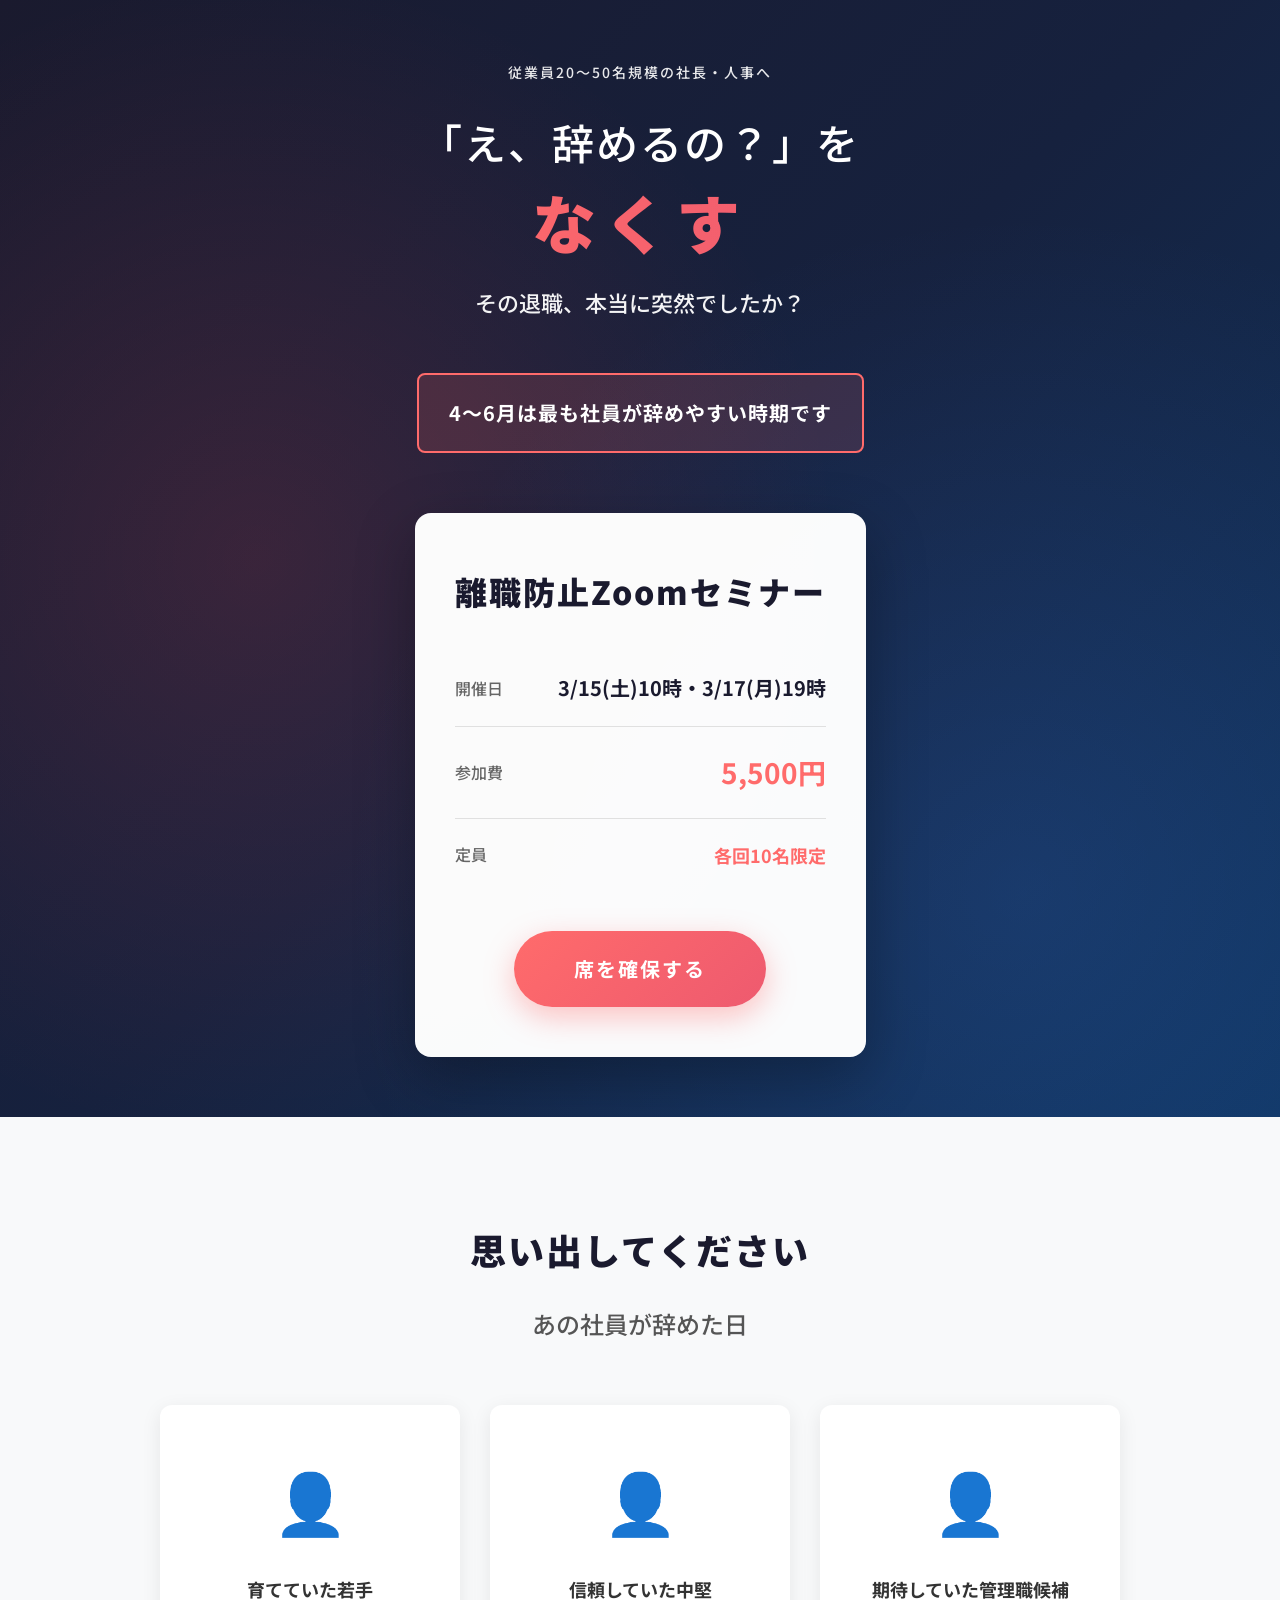
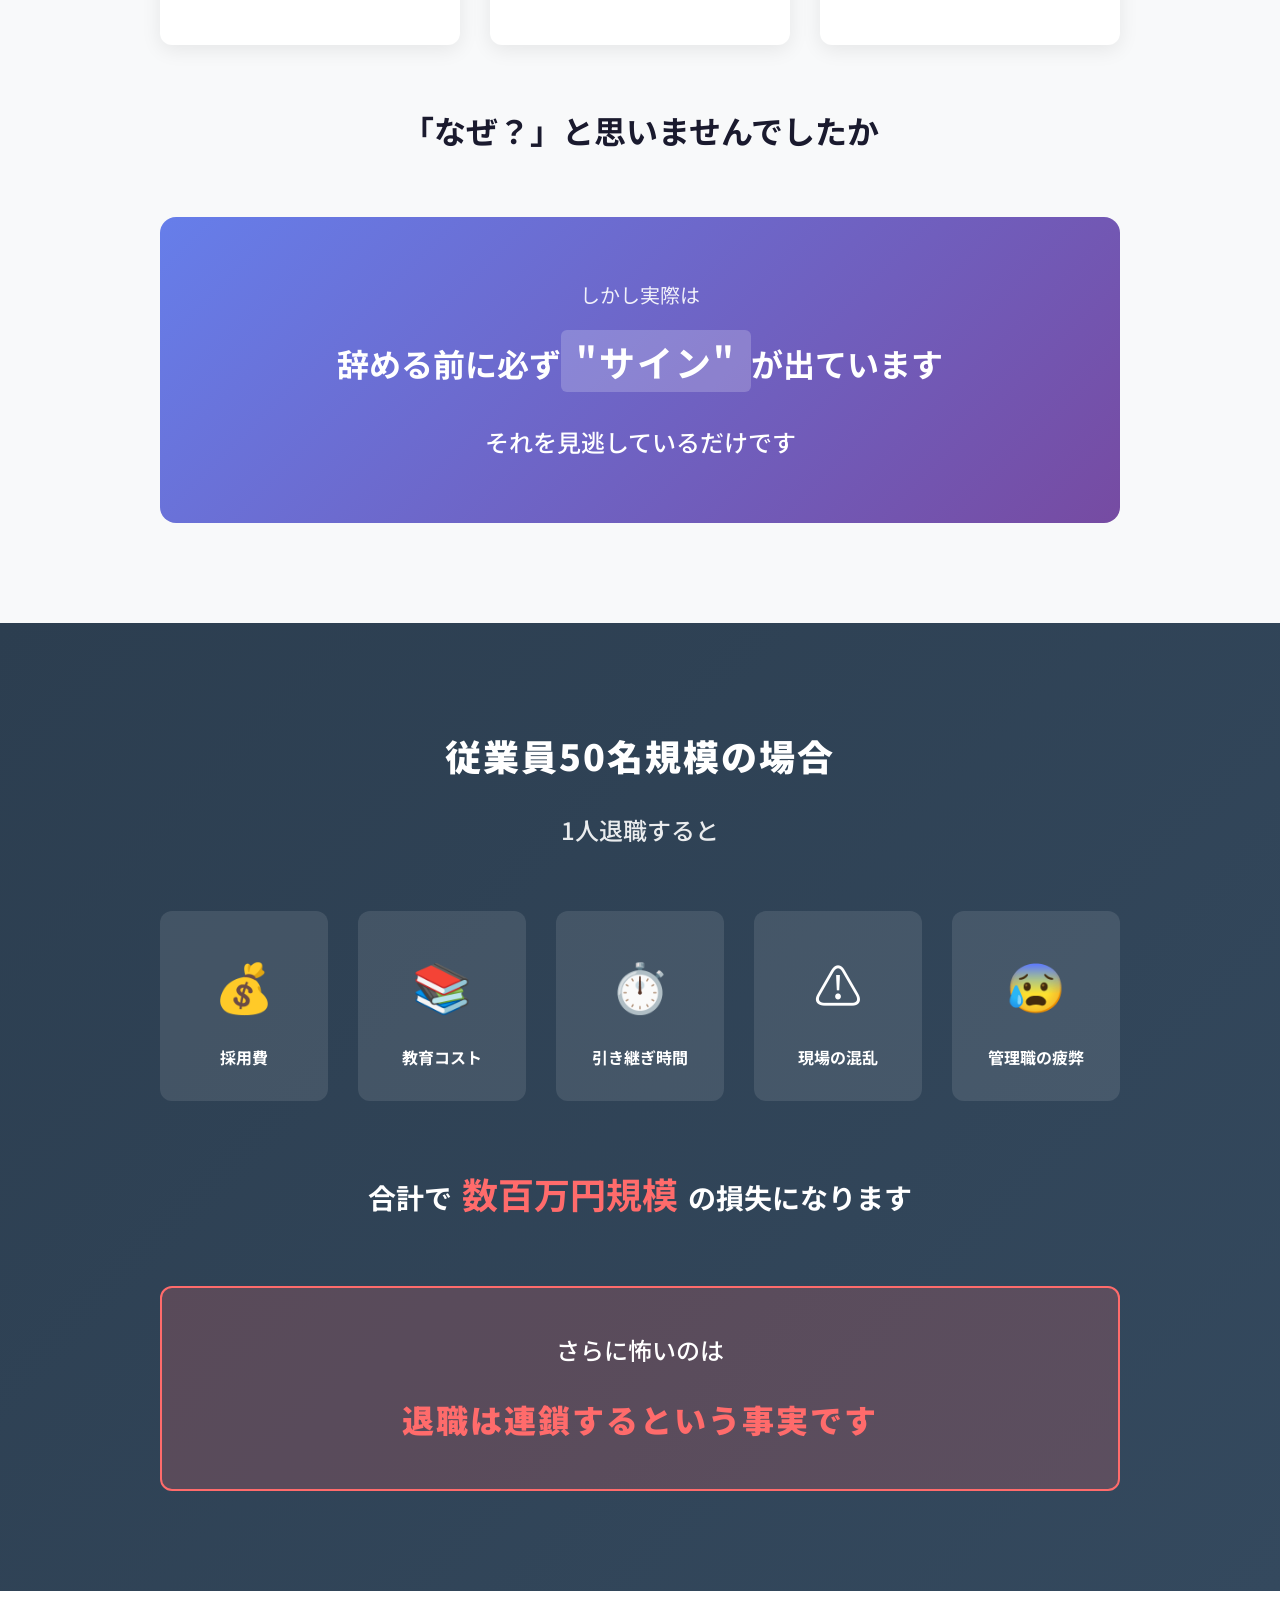
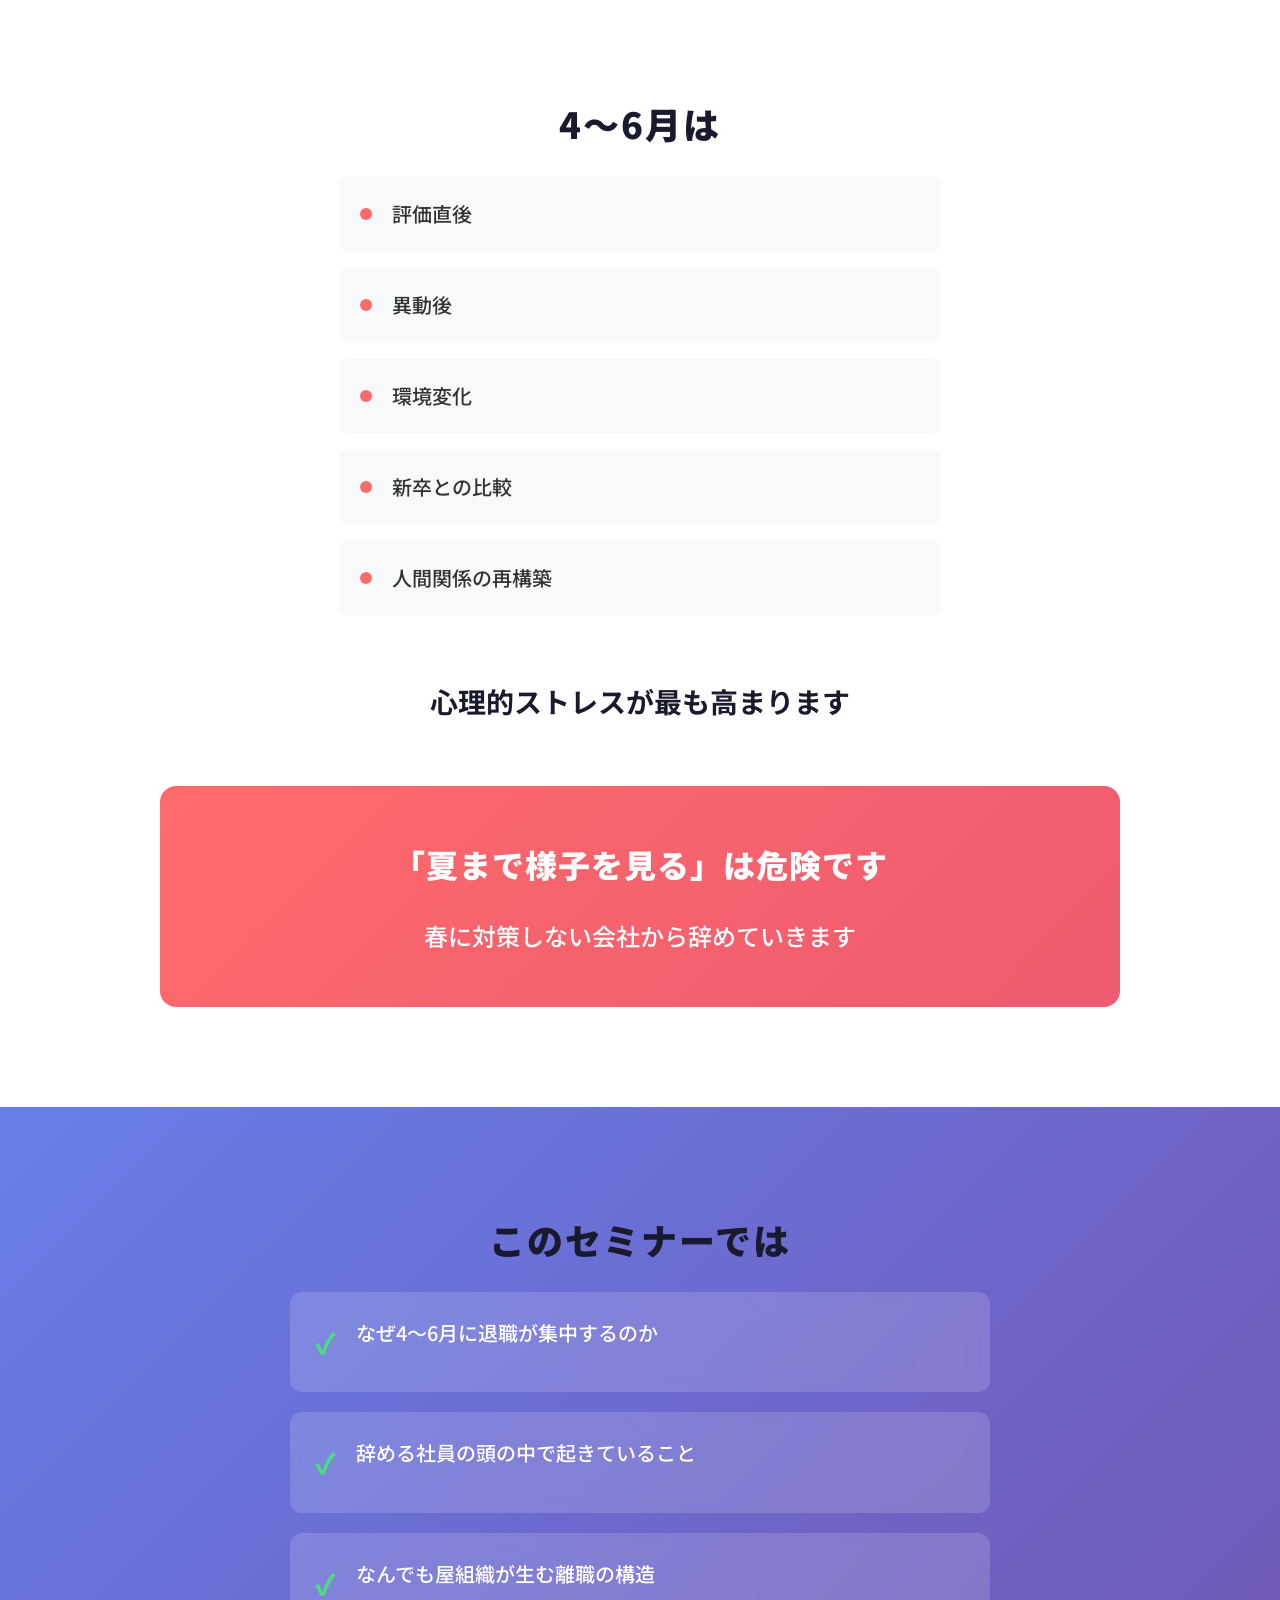
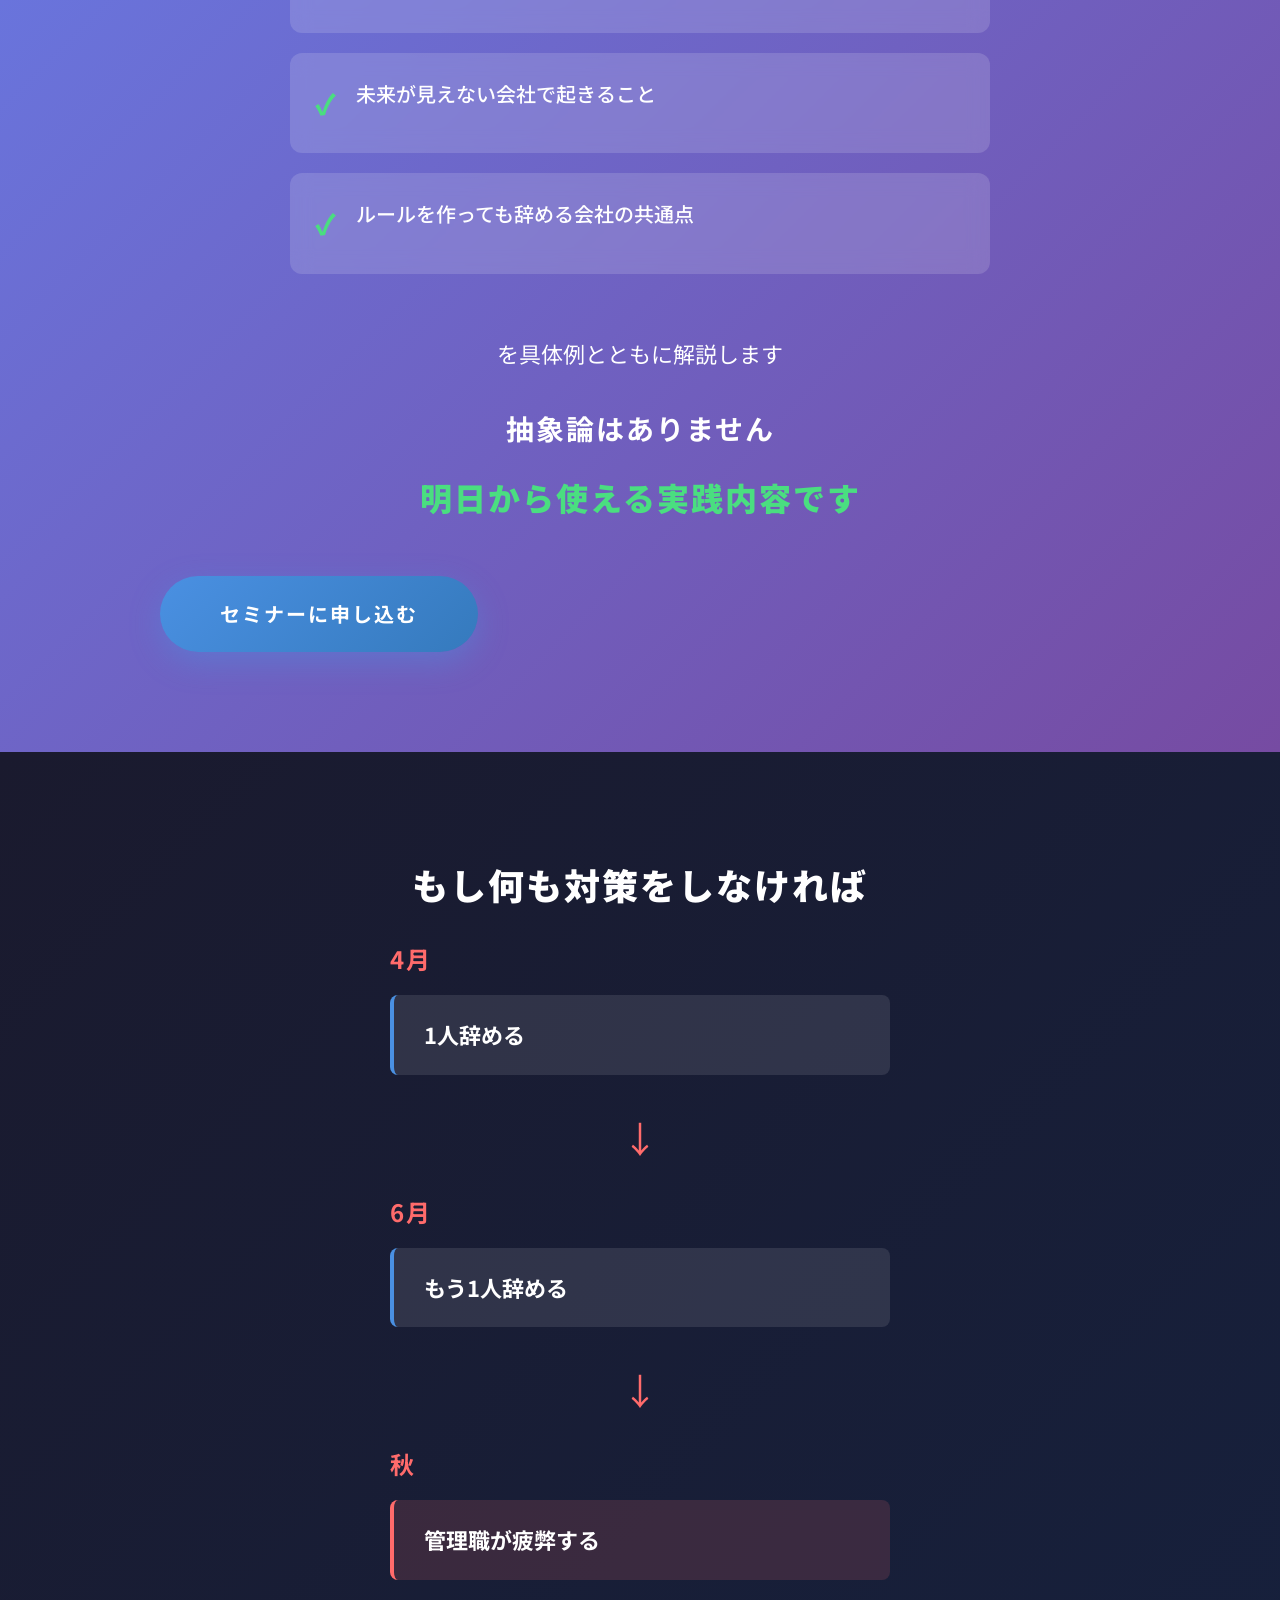
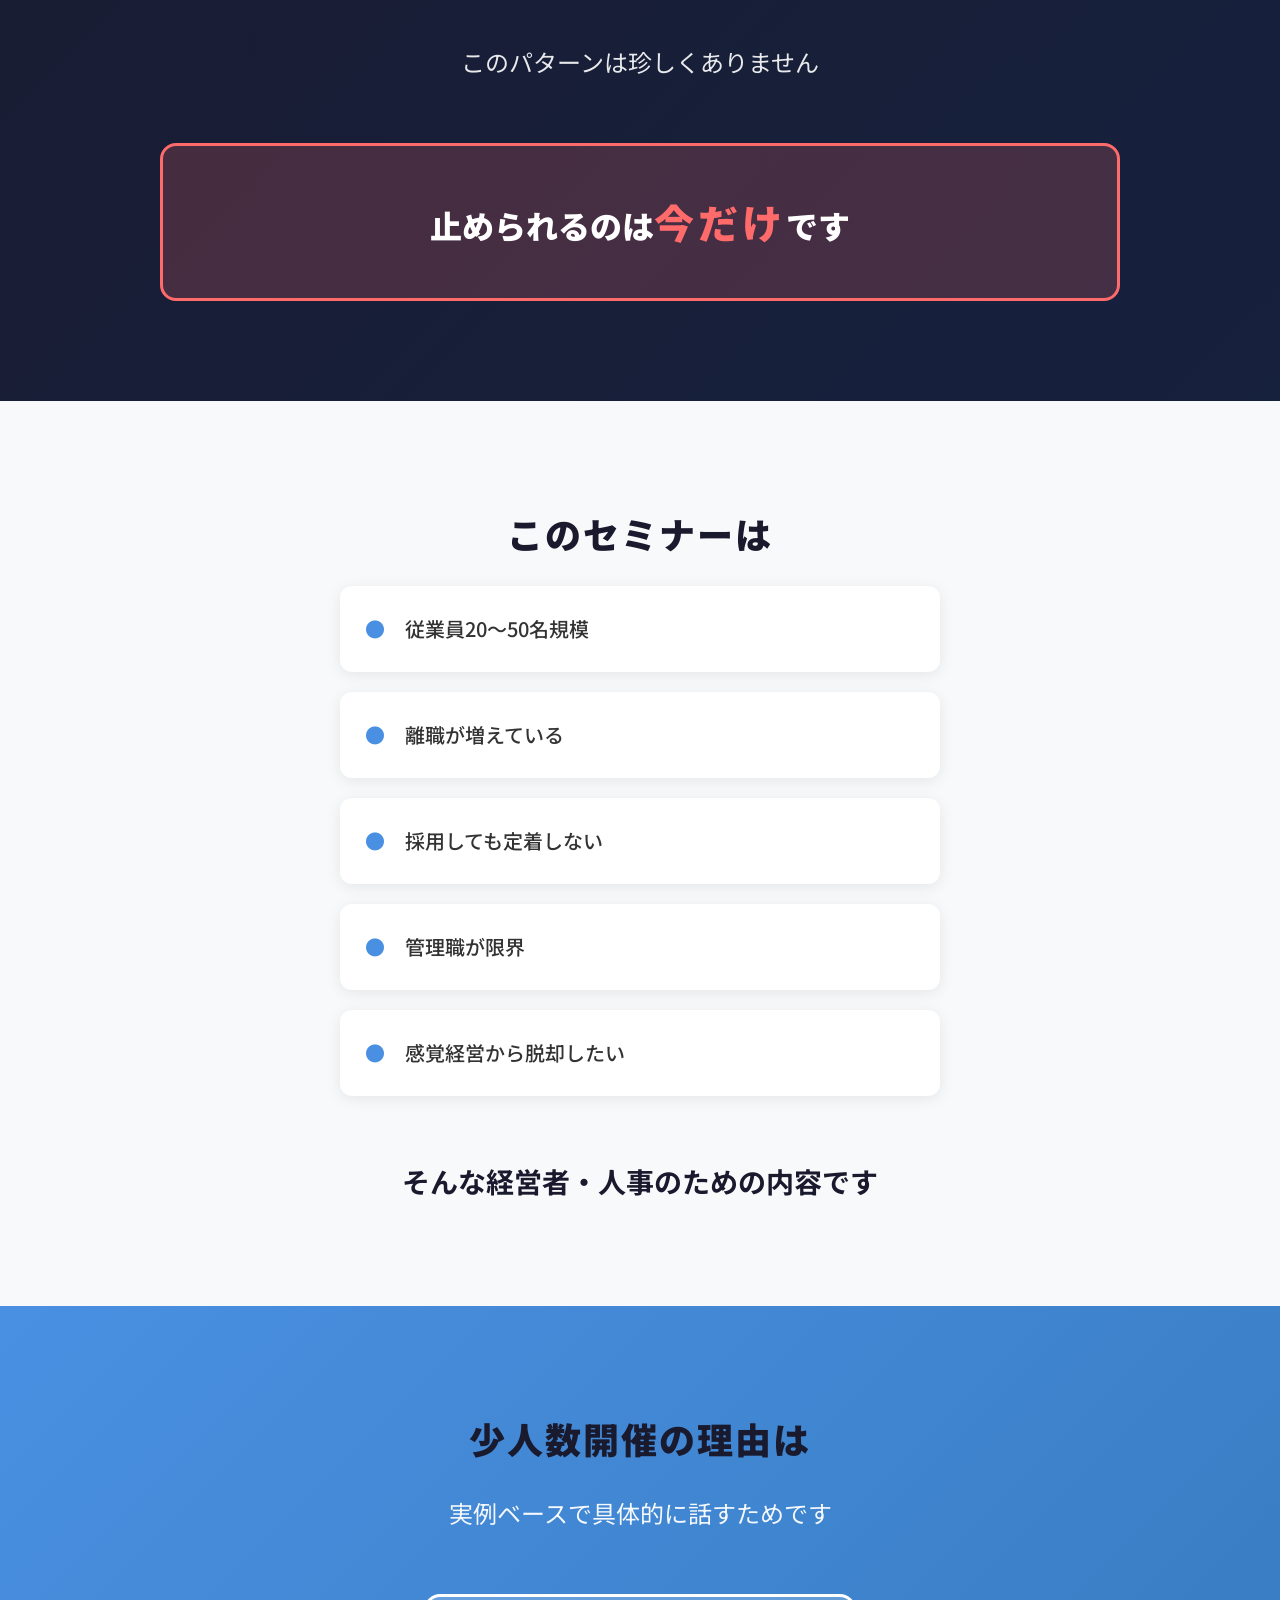
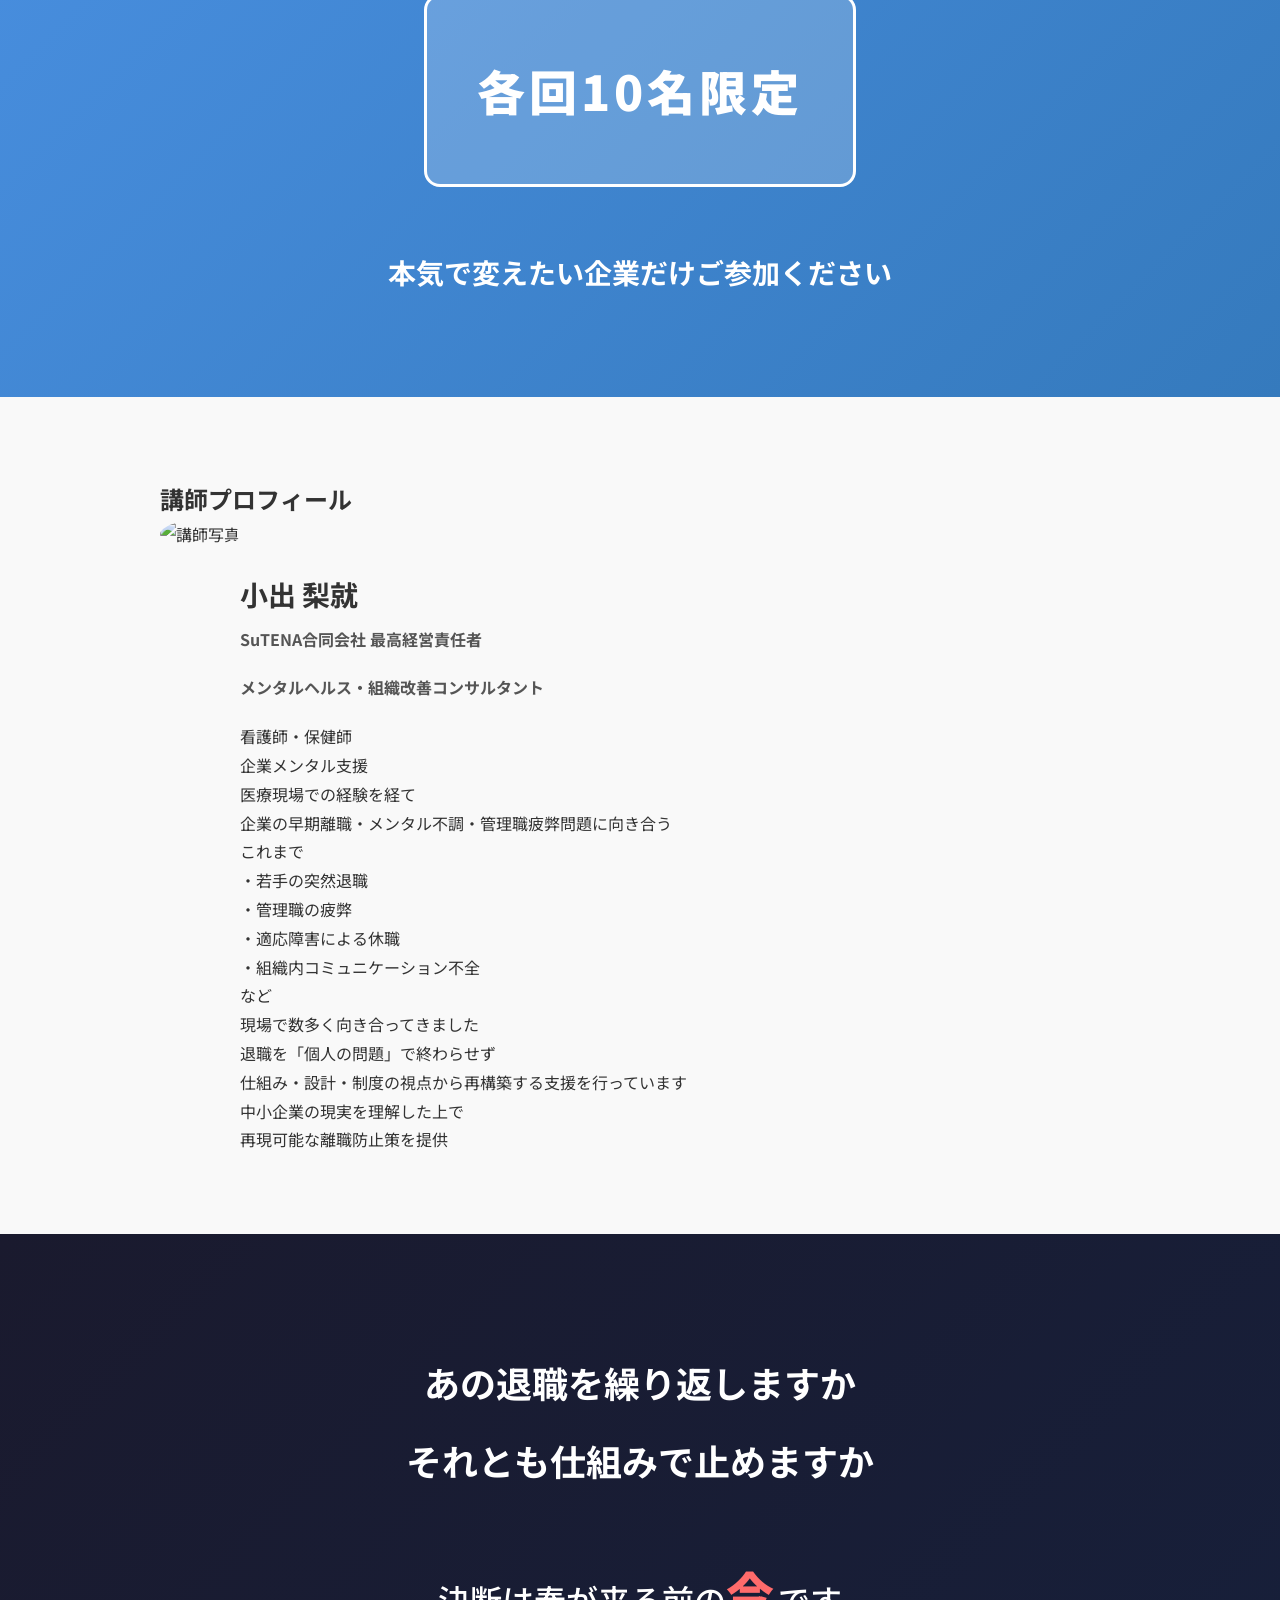
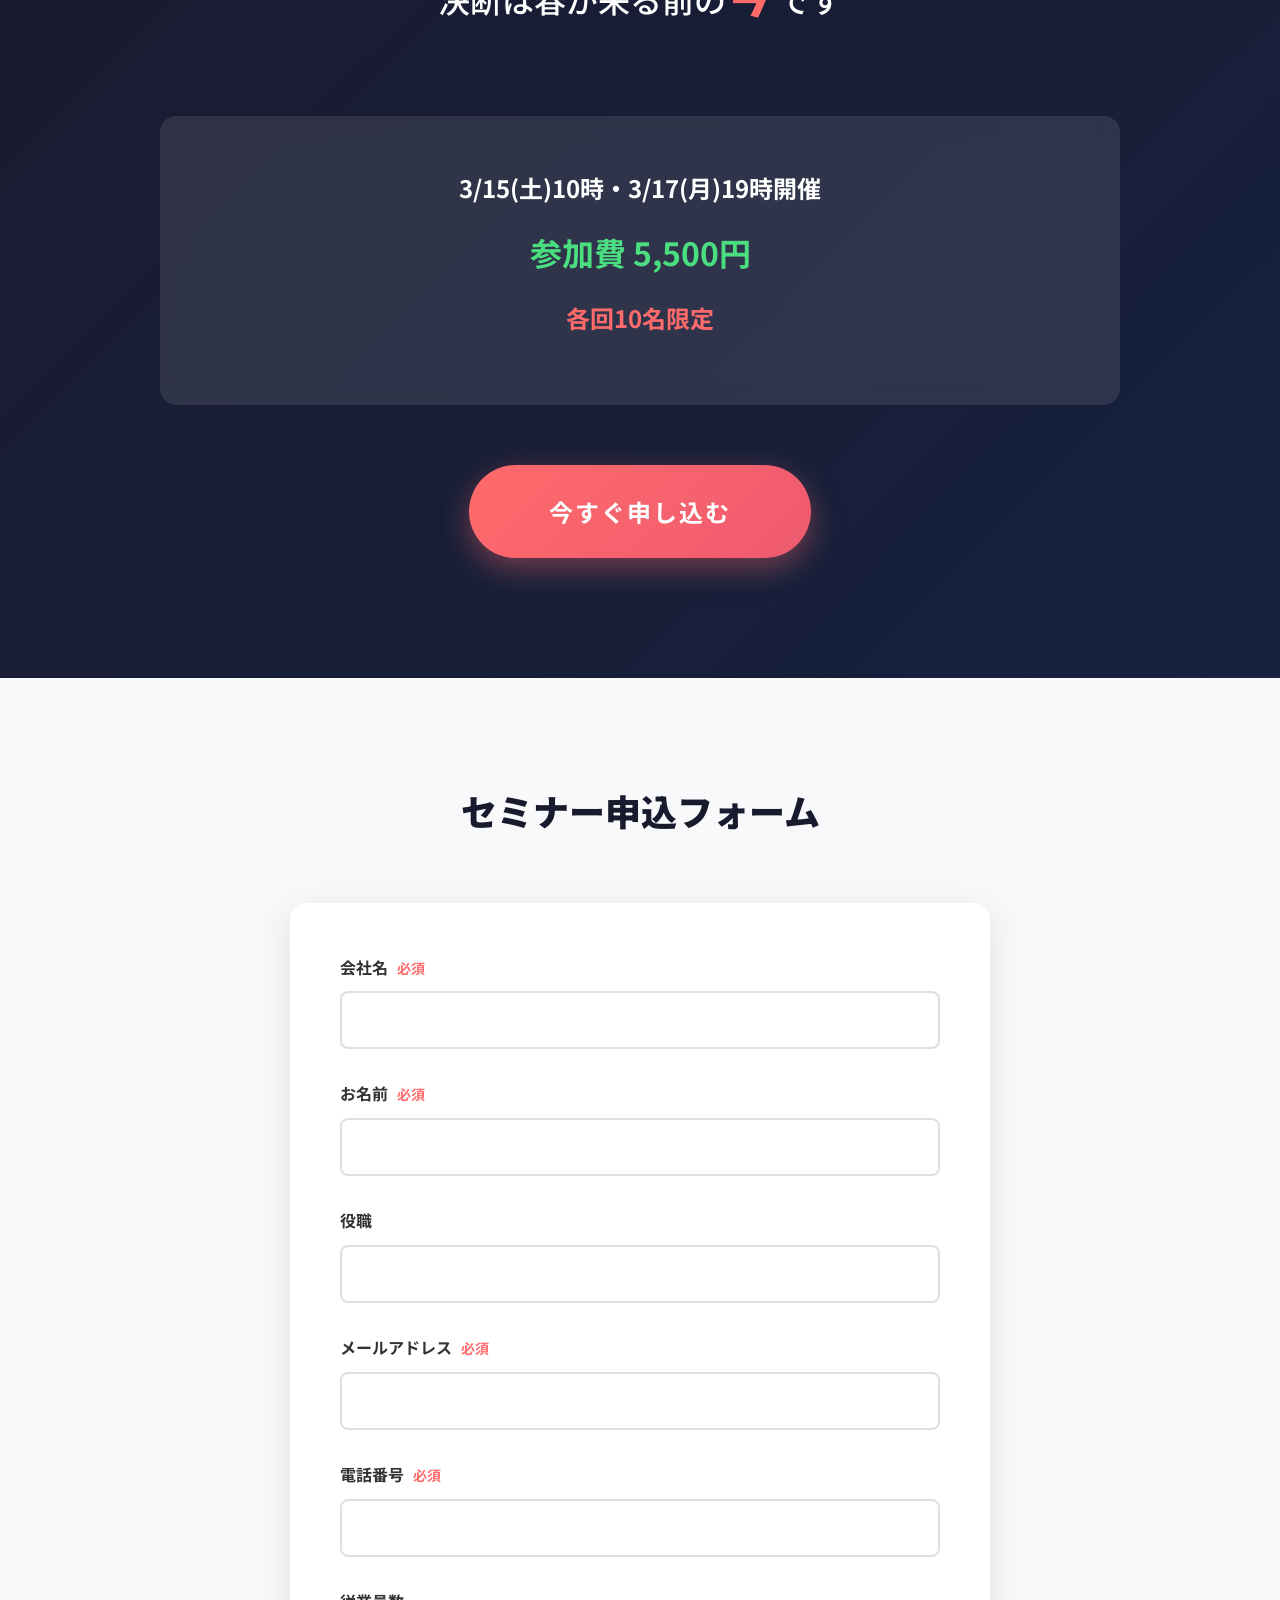
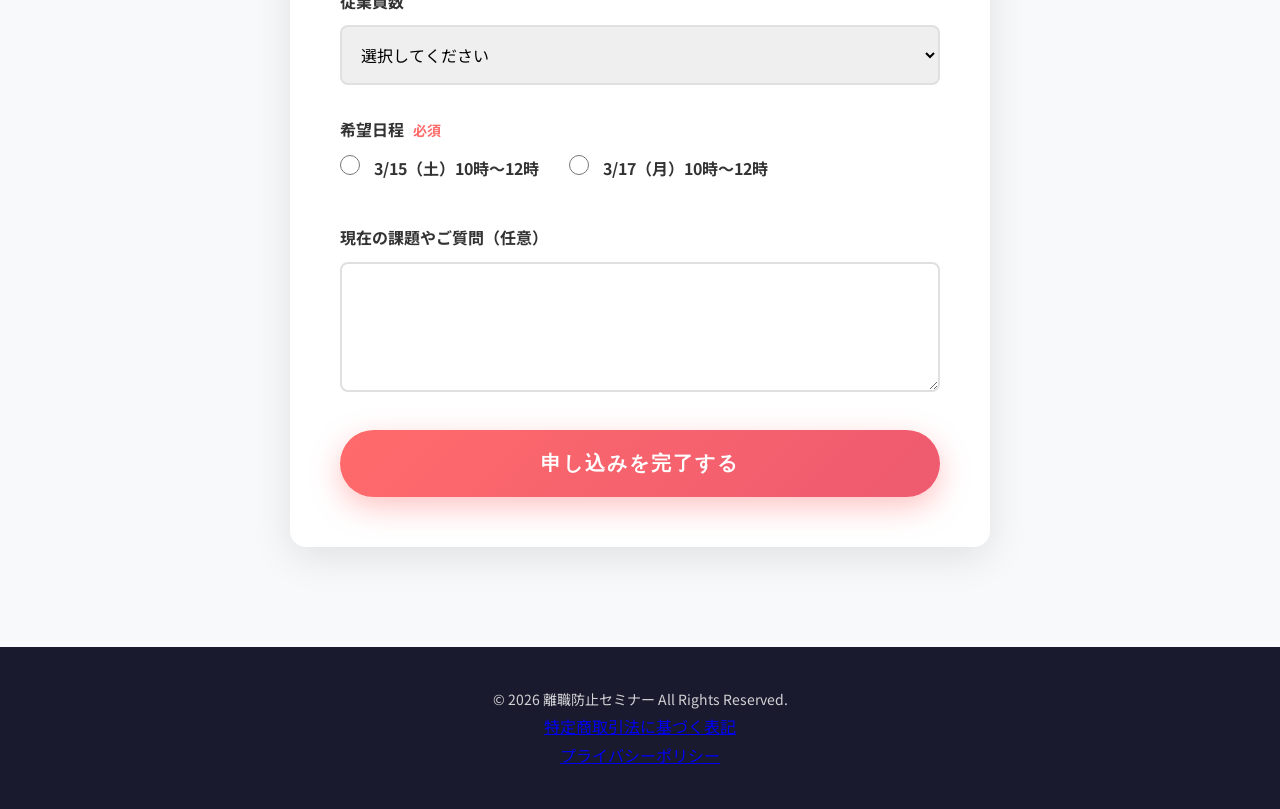
==== index.html @ d8fc3529 "LP upload" ====
<!DOCTYPE html>
<html lang="ja">
<head>
    <meta charset="UTF-8">
    <meta name="viewport" content="width=device-width, initial-scale=1.0">
    <title>離職防止Zoomセミナー | 「え、辞めるの？」をなくす</title>
    <link rel="preconnect" href="https://fonts.googleapis.com">
    <link rel="preconnect" href="https://fonts.gstatic.com" crossorigin>
    <link href="https://fonts.googleapis.com/css2?family=Noto+Sans+JP:wght@400;500;700;900&display=swap" rel="stylesheet">
    <link rel="stylesheet" href="css/style.css">
</head>
<body>
    <!-- ファーストビュー -->
    <section class="hero">
        <div class="hero-overlay"></div>
        <div class="container hero-content">
            <div class="catch-copy">
                <p class="pre-title">従業員20〜50名規模の社長・人事へ</p>
                <h1 class="main-catch">
                    <span class="catch-line1">「え、辞めるの？」を</span>
                    <span class="catch-line2">なくす</span>
                </h1>
                <p class="sub-catch">その退職、本当に突然でしたか？</p>
            </div>
            
            <div class="warning-box">
                <p class="warning-text">4〜6月は最も社員が辞めやすい時期です</p>
            </div>

            <div class="seminar-info">
                <h2 class="seminar-title">離職防止Zoomセミナー</h2>
                <div class="seminar-details">
                    <div class="detail-item">
                        <span class="detail-label">開催日</span>
                        <span class="detail-value">3/15(土)10時・3/17(月)19時</span>
                    </div>
                    <div class="detail-item">
                        <span class="detail-label">参加費</span>
                        <span class="detail-value price">5,500円</span>
                    </div>
                    <div class="detail-item">
                        <span class="detail-label">定員</span>
                        <span class="detail-value limited">各回10名限定</span>
                    </div>
                </div>
                <a href="#apply" class="cta-button primary">席を確保する</a>
            </div>
        </div>
    </section>

    <!-- セクション1: 自分事化 -->
    <section class="section recall-section">
        <div class="container">
            <h2 class="section-title">思い出してください</h2>
            <p class="section-subtitle">あの社員が辞めた日</p>
            
            <div class="employee-cards">
                <div class="employee-card">
                    <div class="employee-icon">👤</div>
                    <p class="employee-type">育てていた若手</p>
                </div>
                <div class="employee-card">
                    <div class="employee-icon">👤</div>
                    <p class="employee-type">信頼していた中堅</p>
                </div>
                <div class="employee-card">
                    <div class="employee-icon">👤</div>
                    <p class="employee-type">期待していた管理職候補</p>
                </div>
            </div>

            <div class="question-box">
                <p class="question">「なぜ？」と思いませんでしたか</p>
            </div>

            <div class="reveal-box">
                <p class="reveal-title">しかし実際は</p>
                <p class="reveal-text">辞める前に必ず<span class="highlight">"サイン"</span>が出ています</p>
                <p class="reveal-conclusion">それを見逃しているだけです</p>
            </div>
        </div>
    </section>

    <!-- セクション2: 経営損失 -->
    <section class="section loss-section">
        <div class="container">
            <h2 class="section-title dark">従業員50名規模の場合</h2>
            <p class="section-subtitle dark">1人退職すると</p>

            <div class="loss-items">
                <div class="loss-item">
                    <div class="loss-icon">💰</div>
                    <p class="loss-label">採用費</p>
                </div>
                <div class="loss-item">
                    <div class="loss-icon">📚</div>
                    <p class="loss-label">教育コスト</p>
                </div>
                <div class="loss-item">
                    <div class="loss-icon">⏱️</div>
                    <p class="loss-label">引き継ぎ時間</p>
                </div>
                <div class="loss-item">
                    <div class="loss-icon">⚠️</div>
                    <p class="loss-label">現場の混乱</p>
                </div>
                <div class="loss-item">
                    <div class="loss-icon">😰</div>
                    <p class="loss-label">管理職の疲弊</p>
                </div>
            </div>

            <div class="total-loss">
                <p class="loss-amount">合計で<span class="amount-emphasis">数百万円規模</span>の損失になります</p>
            </div>

            <div class="danger-alert">
                <p class="alert-title">さらに怖いのは</p>
                <p class="alert-text">退職は連鎖するという事実です</p>
            </div>
        </div>
    </section>

    <!-- セクション3: 春の危険性 -->
    <section class="section spring-danger">
        <div class="container">
            <h2 class="section-title">4〜6月は</h2>
            
            <div class="danger-factors">
                <div class="factor-item">
                    <div class="factor-dot"></div>
                    <p>評価直後</p>
                </div>
                <div class="factor-item">
                    <div class="factor-dot"></div>
                    <p>異動後</p>
                </div>
                <div class="factor-item">
                    <div class="factor-dot"></div>
                    <p>環境変化</p>
                </div>
                <div class="factor-item">
                    <div class="factor-dot"></div>
                    <p>新卒との比較</p>
                </div>
                <div class="factor-item">
                    <div class="factor-dot"></div>
                    <p>人間関係の再構築</p>
                </div>
            </div>

            <p class="stress-text">心理的ストレスが最も高まります</p>

            <div class="warning-message">
                <p class="warning-strong">「夏まで様子を見る」は危険です</p>
                <p class="warning-conclusion">春に対策しない会社から辞めていきます</p>
            </div>
        </div>
    </section>

    <!-- セクション4: セミナー内容 -->
    <section class="section content-section">
        <div class="container">
            <h2 class="section-title">このセミナーでは</h2>
            
            <div class="content-list">
                <div class="content-item">
                    <div class="check-icon">✓</div>
                    <p>なぜ4〜6月に退職が集中するのか</p>
                </div>
                <div class="content-item">
                    <div class="check-icon">✓</div>
                    <p>辞める社員の頭の中で起きていること</p>
                </div>
                <div class="content-item">
                    <div class="check-icon">✓</div>
                    <p>なんでも屋組織が生む離職の構造</p>
                </div>
                <div class="content-item">
                    <div class="check-icon">✓</div>
                    <p>未来が見えない会社で起きること</p>
                </div>
                <div class="content-item">
                    <div class="check-icon">✓</div>
                    <p>ルールを作っても辞める会社の共通点</p>
                </div>
            </div>

            <div class="promise-box">
                <p class="promise-text">を具体例とともに解説します</p>
                <p class="no-theory">抽象論はありません</p>
                <p class="practical">明日から使える実践内容です</p>
            </div>

            <a href="#apply" class="cta-button secondary">セミナーに申し込む</a>
        </div>
    </section>

    <!-- セクション5: 不参加リスク -->
    <section class="section risk-section">
        <div class="container">
            <h2 class="section-title dark">もし何も対策をしなければ</h2>
            
            <div class="timeline">
                <div class="timeline-item">
                    <div class="timeline-month">4月</div>
                    <div class="timeline-event">
                        <p>1人辞める</p>
                    </div>
                </div>
                <div class="timeline-arrow">↓</div>
                <div class="timeline-item">
                    <div class="timeline-month">6月</div>
                    <div class="timeline-event">
                        <p>もう1人辞める</p>
                    </div>
                </div>
                <div class="timeline-arrow">↓</div>
                <div class="timeline-item">
                    <div class="timeline-month">秋</div>
                    <div class="timeline-event danger">
                        <p>管理職が疲弊する</p>
                    </div>
                </div>
            </div>

            <p class="pattern-text">このパターンは珍しくありません</p>

            <div class="urgency-box">
                <p class="urgency-text">止められるのは<span class="now-emphasis">今だけ</span>です</p>
            </div>
        </div>
    </section>

    <!-- セクション6: 対象者 -->
    <section class="section target-section">
        <div class="container">
            <h2 class="section-title">このセミナーは</h2>
            
            <div class="target-list">
                <div class="target-item">
                    <div class="target-marker">●</div>
                    <p>従業員20〜50名規模</p>
                </div>
                <div class="target-item">
                    <div class="target-marker">●</div>
                    <p>離職が増えている</p>
                </div>
                <div class="target-item">
                    <div class="target-marker">●</div>
                    <p>採用しても定着しない</p>
                </div>
                <div class="target-item">
                    <div class="target-marker">●</div>
                    <p>管理職が限界</p>
                </div>
                <div class="target-item">
                    <div class="target-marker">●</div>
                    <p>感覚経営から脱却したい</p>
                </div>
            </div>

            <p class="target-conclusion">そんな経営者・人事のための内容です</p>
        </div>
    </section>

    <!-- セクション7: 限定性 -->
    <section class="section limited-section">
        <div class="container">
            <h2 class="section-title">少人数開催の理由は</h2>
            <p class="reason-text">実例ベースで具体的に話すためです</p>

            <div class="limited-box">
                <p class="limited-number">各回10名限定</p>
            </div>

            <p class="serious-text">本気で変えたい企業だけご参加ください</p>
        </div>
    </section>

    <!-- セクション8: 講師 -->
    <section class="profile-section">
    <div class="container">
        <h2>講師プロフィール</h2>

        <img src="img/profile.jpg" alt="講師写真" class="profile-image">

        <div class="profile-box">
            <div class="profile-text">
                <h3>小出 梨就</h3>
                <p class="profile-title">SuTENA合同会社 最高経営責任者</p>
                <p class="profile-title">メンタルヘルス・組織改善コンサルタント</p>
                <p>
                看護師・保健師
                </p>

                <p>
                企業メンタル支援
                </p>

                <p>
                医療現場での経験を経て
                </p>

                <p>
                企業の早期離職・メンタル不調・管理職疲弊問題に向き合う
                </p>

                <p>
                これまで
                </p>

                <p>
                ・若手の突然退職
                </p>

                <p>
                ・管理職の疲弊
                </p>

                <p>
                ・適応障害による休職
                </p>
                
                <p>
                ・組織内コミュニケーション不全
                </p>
                
                <p>
                など
                </p>
                
                <p>
                現場で数多く向き合ってきました
                </p>
                
                <p>
                退職を「個人の問題」で終わらせず
                </p>
                
                <p>
                仕組み・設計・制度の視点から再構築する支援を行っています
                </p>
                
                <p>
                中小企業の現実を理解した上で
                </p>
                
                <p>
                再現可能な離職防止策を提供
                </p>
                
                </p>
            </div>
        </div>
    </div>
</section>

    <!-- クロージング -->
    <section class="section closing-section" id="apply">
        <div class="container">
            <div class="final-question">
                <p class="question-line">あの退職を繰り返しますか</p>
                <p class="question-line">それとも仕組みで止めますか</p>
            </div>

            <p class="decision-text">決断は春が来る前の<span class="today-emphasis">今</span>です</p>

            <div class="final-seminar-info">
                <div class="final-details">
                    <p class="final-date">3/15(土)10時・3/17(月)19時開催</p>
                    <p class="final-price">参加費 5,500円</p>
                    <p class="final-limited">各回10名限定</p>
                </div>
            </div>

            <a href="#form" class="cta-button final">今すぐ申し込む</a>
        </div>
    </section>

    <!-- 申込フォーム -->
    <section class="section form-section" id="form">
        <div class="container">
            <h2 class="form-title">セミナー申込フォーム</h2>
            
            <form class="application-form" id="applicationForm">
                <div class="form-group">
                    <label for="company">会社名 <span class="required">必須</span></label>
                    <input type="text" id="company" name="company" required>
                </div>

                <div class="form-group">
                    <label for="name">お名前 <span class="required">必須</span></label>
                    <input type="text" id="name" name="name" required>
                </div>

                <div class="form-group">
                    <label for="position">役職</label>
                    <input type="text" id="position" name="position">
                </div>

                <div class="form-group">
                    <label for="email">メールアドレス <span class="required">必須</span></label>
                    <input type="email" id="email" name="email" required>
                </div>

                <div class="form-group">
                    <label for="phone">電話番号 <span class="required">必須</span></label>
                    <input type="tel" id="phone" name="phone" required>
                </div>

                <div class="form-group">
                    <label for="employees">従業員数</label>
                    <select id="employees" name="employees">
                        <option value="">選択してください</option>
                        <option value="20-30">20〜30名</option>
                        <option value="31-40">30〜40名</option>
                        <option value="41-50">40〜50名</option>
                        <option value="50+">50名以上</option>
                    </select>
                </div>

                <div class="form-group">
                    <label>希望日程 <span class="required">必須</span></label>
                    <div class="radio-group">
                        <label class="radio-label">
                            <input type="radio" name="date" value="3/15" required>
                            <span>3/15（土）10時〜12時</span>
                        </label>
                        <label class="radio-label">
                            <input type="radio" name="date" value="3/17" required>
                            <span>3/17（月）10時〜12時</span>
                        </label>
                    </div>
                </div>

                <div class="form-group">
                    <label for="message">現在の課題やご質問（任意）</label>
                    <textarea id="message" name="message" rows="4"></textarea>
                </div>

                <button type="submit" class="submit-button">申し込みを完了する</button>
            </form>
            <script>
            document.getElementById("applicationForm").addEventListener("submit", function(e) {
               e.preventDefault();

    const formData = {
        company: document.getElementById("company").value,
        name: document.getElementById("name").value,
        position: document.getElementById("position").value,
        email: document.getElementById("email").value,
        phone: document.getElementById("phone").value,
        employees: document.getElementById("employees").value,
        date: document.querySelector('input[name="date"]:checked')?.value || "",
        message: document.getElementById("message").value
    };

    fetch("https://script.google.com/macros/s/AKfycbzhuIIyAZue8DCw7x_c0LaUvJjqkFvcgwWzseckz__-Z0Qn2RrQ9fbnj_woFqS3bEjM4A/exec", {
        method: "POST",
        body: JSON.stringify(formData)
    })
    .then(response => response.text())
    .then(() => {
        // ここにStripe決済リンクを入れる
        window.location.href = "https://univa.cc/v4yKxZ";
    })
    .catch(error => {
        alert("送信エラーが発生しました");
        console.error(error);
    });
});
</script>
        </div>
    </section>

    <!-- フッター -->
    <footer class="footer">
        <div class="container">
            <p class="footer-text">© 2026 離職防止セミナー All Rights Reserved.</p>
        </div>
        <p>
        <a href="tokusho.html">特定商取引法に基づく表記</a>
        </p>
        <p>
        <a href="privacy.html">プライバシーポリシー</a>
        </p>
    </footer>

    <script src="js/script.js"></script>
</body>
</html>
---- css/style.css ----
/* リセットとベース設定 */
* {
    margin: 0;
    padding: 0;
    box-sizing: border-box;
}

body {
    font-family: 'Noto Sans JP', sans-serif;
    line-height: 1.8;
    color: #333;
    background: #fff;
}

.container {
    max-width: 1000px;
    margin: 0 auto;
    padding: 0 20px;
}

/* ファーストビュー */
.hero {
    position: relative;
    min-height: 100vh;
    background: linear-gradient(135deg, #1a1a2e 0%, #16213e 50%, #0f3460 100%);
    display: flex;
    align-items: center;
    justify-content: center;
    padding: 60px 20px;
    overflow: hidden;
}

.hero-overlay {
    position: absolute;
    top: 0;
    left: 0;
    right: 0;
    bottom: 0;
    background: 
        radial-gradient(circle at 20% 50%, rgba(255, 68, 68, 0.15) 0%, transparent 50%),
        radial-gradient(circle at 80% 80%, rgba(68, 138, 255, 0.15) 0%, transparent 50%);
    pointer-events: none;
}

.hero-content {
    position: relative;
    z-index: 1;
    text-align: center;
}

.pre-title {
    color: #fff;
    font-size: 14px;
    letter-spacing: 2px;
    margin-bottom: 30px;
    opacity: 0.9;
    font-weight: 500;
}

.main-catch {
    font-size: 56px;
    font-weight: 900;
    color: #fff;
    margin-bottom: 20px;
    line-height: 1.3;
    letter-spacing: 2px;
}

.catch-line1 {
    display: block;
    font-size: 42px;
    font-weight: 500;
    margin-bottom: 10px;
}

.catch-line2 {
    display: block;
    background: linear-gradient(90deg, #ff6b6b, #ee5a6f);
    -webkit-background-clip: text;
    -webkit-text-fill-color: transparent;
    background-clip: text;
    font-size: 64px;
    letter-spacing: 8px;
}

.sub-catch {
    color: #fff;
    font-size: 22px;
    margin-bottom: 50px;
    opacity: 0.95;
    font-weight: 500;
}

.warning-box {
    background: rgba(255, 107, 107, 0.15);
    border: 2px solid #ff6b6b;
    border-radius: 8px;
    padding: 20px 30px;
    margin-bottom: 60px;
    display: inline-block;
}

.warning-text {
    color: #fff;
    font-size: 20px;
    font-weight: 700;
    letter-spacing: 1px;
}

.seminar-info {
    background: rgba(255, 255, 255, 0.98);
    border-radius: 16px;
    padding: 50px 40px;
    box-shadow: 0 20px 60px rgba(0, 0, 0, 0.3);
    max-width: 600px;
    margin: 0 auto;
}

.seminar-title {
    font-size: 32px;
    font-weight: 900;
    color: #1a1a2e;
    margin-bottom: 30px;
    letter-spacing: 2px;
}

.seminar-details {
    margin-bottom: 40px;
}

.detail-item {
    display: flex;
    justify-content: space-between;
    align-items: center;
    padding: 20px 0;
    border-bottom: 1px solid #e0e0e0;
}

.detail-item:last-child {
    border-bottom: none;
}

.detail-label {
    font-size: 16px;
    color: #666;
    font-weight: 500;
}

.detail-value {
    font-size: 20px;
    font-weight: 700;
    color: #1a1a2e;
}

.detail-value.price {
    color: #ff6b6b;
    font-size: 28px;
}

.detail-value.limited {
    color: #ff6b6b;
    font-size: 18px;
}

/* CTAボタン */
.cta-button {
    display: inline-block;
    background: linear-gradient(135deg, #ff6b6b 0%, #ee5a6f 100%);
    color: #fff;
    font-size: 20px;
    font-weight: 700;
    padding: 20px 60px;
    border-radius: 50px;
    text-decoration: none;
    transition: all 0.3s ease;
    box-shadow: 0 10px 30px rgba(255, 107, 107, 0.4);
    letter-spacing: 2px;
}

.cta-button:hover {
    transform: translateY(-3px);
    box-shadow: 0 15px 40px rgba(255, 107, 107, 0.5);
}

.cta-button.secondary {
    background: linear-gradient(135deg, #4a90e2 0%, #357abd 100%);
    box-shadow: 0 10px 30px rgba(74, 144, 226, 0.4);
}

.cta-button.secondary:hover {
    box-shadow: 0 15px 40px rgba(74, 144, 226, 0.5);
}

.cta-button.final {
    font-size: 24px;
    padding: 25px 80px;
    animation: pulse 2s infinite;
}

@keyframes pulse {
    0%, 100% {
        transform: scale(1);
    }
    50% {
        transform: scale(1.05);
    }
}

/* セクション共通 */
.section {
    padding: 100px 20px;
}

.section-title {
    font-size: 36px;
    font-weight: 900;
    text-align: center;
    margin-bottom: 20px;
    color: #1a1a2e;
    letter-spacing: 2px;
}

.section-title.dark {
    color: #fff;
}

.section-subtitle {
    font-size: 24px;
    text-align: center;
    margin-bottom: 60px;
    color: #555;
    font-weight: 500;
}

.section-subtitle.dark {
    color: #fff;
    opacity: 0.9;
}

/* セクション1: 自分事化 */
.recall-section {
    background: #f8f9fa;
}

.employee-cards {
    display: grid;
    grid-template-columns: repeat(auto-fit, minmax(250px, 1fr));
    gap: 30px;
    margin-bottom: 60px;
}

.employee-card {
    background: #fff;
    border-radius: 12px;
    padding: 40px 30px;
    text-align: center;
    box-shadow: 0 5px 20px rgba(0, 0, 0, 0.08);
    transition: transform 0.3s ease;
}

.employee-card:hover {
    transform: translateY(-5px);
}

.employee-icon {
    font-size: 60px;
    margin-bottom: 20px;
}

.employee-type {
    font-size: 18px;
    font-weight: 700;
    color: #333;
}

.question-box {
    text-align: center;
    margin-bottom: 60px;
}

.question {
    font-size: 32px;
    font-weight: 700;
    color: #1a1a2e;
    line-height: 1.6;
}

.reveal-box {
    background: linear-gradient(135deg, #667eea 0%, #764ba2 100%);
    border-radius: 16px;
    padding: 60px 40px;
    text-align: center;
    color: #fff;
}

.reveal-title {
    font-size: 20px;
    margin-bottom: 20px;
    opacity: 0.9;
}

.reveal-text {
    font-size: 32px;
    font-weight: 700;
    margin-bottom: 30px;
    line-height: 1.6;
}

.reveal-text .highlight {
    background: rgba(255, 255, 255, 0.2);
    padding: 5px 15px;
    border-radius: 6px;
    font-size: 36px;
    letter-spacing: 2px;
}

.reveal-conclusion {
    font-size: 24px;
    font-weight: 500;
}

/* セクション2: 経営損失 */
.loss-section {
    background: linear-gradient(135deg, #2c3e50 0%, #34495e 100%);
    color: #fff;
}

.loss-items {
    display: grid;
    grid-template-columns: repeat(auto-fit, minmax(150px, 1fr));
    gap: 30px;
    margin-bottom: 60px;
}

.loss-item {
    text-align: center;
    padding: 30px 20px;
    background: rgba(255, 255, 255, 0.1);
    border-radius: 12px;
    transition: all 0.3s ease;
}

.loss-item:hover {
    background: rgba(255, 255, 255, 0.15);
    transform: scale(1.05);
}

.loss-icon {
    font-size: 48px;
    margin-bottom: 15px;
}

.loss-label {
    font-size: 16px;
    font-weight: 700;
}

.total-loss {
    text-align: center;
    margin-bottom: 60px;
}

.loss-amount {
    font-size: 28px;
    font-weight: 700;
    line-height: 1.8;
}

.amount-emphasis {
    color: #ff6b6b;
    font-size: 36px;
    display: inline-block;
    margin: 0 10px;
}

.danger-alert {
    background: rgba(255, 107, 107, 0.2);
    border: 2px solid #ff6b6b;
    border-radius: 12px;
    padding: 40px;
    text-align: center;
}

.alert-title {
    font-size: 24px;
    margin-bottom: 20px;
    font-weight: 500;
}

.alert-text {
    font-size: 32px;
    font-weight: 900;
    color: #ff6b6b;
    letter-spacing: 2px;
}

/* セクション3: 春の危険性 */
.spring-danger {
    background: #fff;
}

.danger-factors {
    max-width: 600px;
    margin: 0 auto 60px;
}

.factor-item {
    display: flex;
    align-items: center;
    padding: 20px;
    margin-bottom: 15px;
    background: #f8f9fa;
    border-radius: 8px;
    font-size: 20px;
    font-weight: 500;
}

.factor-dot {
    width: 12px;
    height: 12px;
    background: #ff6b6b;
    border-radius: 50%;
    margin-right: 20px;
}

.stress-text {
    text-align: center;
    font-size: 28px;
    font-weight: 700;
    color: #1a1a2e;
    margin-bottom: 60px;
}

.warning-message {
    background: linear-gradient(135deg, #ff6b6b 0%, #ee5a6f 100%);
    border-radius: 16px;
    padding: 50px 40px;
    text-align: center;
    color: #fff;
}

.warning-strong {
    font-size: 32px;
    font-weight: 900;
    margin-bottom: 20px;
    letter-spacing: 1px;
}

.warning-conclusion {
    font-size: 24px;
    font-weight: 500;
}

/* セクション4: セミナー内容 */
.content-section {
    background: linear-gradient(135deg, #667eea 0%, #764ba2 100%);
    color: #fff;
}

.content-list {
    max-width: 700px;
    margin: 0 auto 60px;
}

.content-item {
    display: flex;
    align-items: flex-start;
    padding: 25px;
    margin-bottom: 20px;
    background: rgba(255, 255, 255, 0.15);
    border-radius: 12px;
    backdrop-filter: blur(10px);
    transition: all 0.3s ease;
}

.content-item:hover {
    background: rgba(255, 255, 255, 0.2);
    transform: translateX(10px);
}

.check-icon {
    font-size: 28px;
    margin-right: 20px;
    color: #4ade80;
    font-weight: 900;
    flex-shrink: 0;
}

.content-item p {
    font-size: 20px;
    font-weight: 500;
    line-height: 1.6;
}

.promise-box {
    text-align: center;
    margin-bottom: 50px;
}

.promise-text {
    font-size: 22px;
    margin-bottom: 30px;
}

.no-theory {
    font-size: 28px;
    font-weight: 700;
    margin-bottom: 15px;
    letter-spacing: 2px;
}

.practical {
    font-size: 32px;
    font-weight: 900;
    color: #4ade80;
    letter-spacing: 2px;
}

/* セクション5: 不参加リスク */
.risk-section {
    background: linear-gradient(135deg, #1a1a2e 0%, #16213e 100%);
    color: #fff;
}

.timeline {
    max-width: 500px;
    margin: 0 auto 60px;
}

.timeline-item {
    margin-bottom: 30px;
}

.timeline-month {
    font-size: 24px;
    font-weight: 700;
    color: #ff6b6b;
    margin-bottom: 15px;
    letter-spacing: 2px;
}

.timeline-event {
    background: rgba(255, 255, 255, 0.1);
    border-left: 4px solid #4a90e2;
    padding: 20px 30px;
    border-radius: 8px;
}

.timeline-event.danger {
    border-left-color: #ff6b6b;
    background: rgba(255, 107, 107, 0.15);
}

.timeline-event p {
    font-size: 22px;
    font-weight: 700;
}

.timeline-arrow {
    text-align: center;
    font-size: 36px;
    color: #ff6b6b;
    margin: 20px 0;
}

.pattern-text {
    text-align: center;
    font-size: 24px;
    margin-bottom: 60px;
    opacity: 0.9;
}

.urgency-box {
    background: rgba(255, 107, 107, 0.2);
    border: 3px solid #ff6b6b;
    border-radius: 16px;
    padding: 40px;
    text-align: center;
}

.urgency-text {
    font-size: 32px;
    font-weight: 900;
}

.now-emphasis {
    color: #ff6b6b;
    font-size: 40px;
    letter-spacing: 4px;
}

/* セクション6: 対象者 */
.target-section {
    background: #f8f9fa;
}

.target-list {
    max-width: 600px;
    margin: 0 auto 60px;
}

.target-item {
    display: flex;
    align-items: center;
    padding: 25px;
    margin-bottom: 20px;
    background: #fff;
    border-radius: 12px;
    box-shadow: 0 3px 15px rgba(0, 0, 0, 0.08);
    font-size: 20px;
    font-weight: 500;
    transition: all 0.3s ease;
}

.target-item:hover {
    box-shadow: 0 5px 25px rgba(0, 0, 0, 0.12);
    transform: translateX(10px);
}

.target-marker {
    color: #4a90e2;
    font-size: 20px;
    margin-right: 20px;
}

.target-conclusion {
    text-align: center;
    font-size: 28px;
    font-weight: 700;
    color: #1a1a2e;
}

/* セクション7: 限定性 */
.limited-section {
    background: linear-gradient(135deg, #4a90e2 0%, #357abd 100%);
    color: #fff;
    text-align: center;
}

.reason-text {
    font-size: 24px;
    margin-bottom: 60px;
    opacity: 0.95;
}

.limited-box {
    background: rgba(255, 255, 255, 0.2);
    border: 3px solid #fff;
    border-radius: 16px;
    padding: 50px;
    margin-bottom: 60px;
    display: inline-block;
}

.limited-number {
    font-size: 48px;
    font-weight: 900;
    letter-spacing: 4px;
}

.serious-text {
    font-size: 28px;
    font-weight: 700;
}

/* セクション8: 講師 */
.profile-section {
    padding: 80px 20px;
    background-color: #f9f9f9;
}

.profile-box {
    max-width: 800px;
    margin: 0 auto;
}

.profile-text h3 {
    font-size: 28px;
    margin-bottom: 5px;
}

.profile-title {
    font-weight: bold;
    margin-bottom: 20px;
    color: #555;
}

.profile-image {
    width:  100px;
    border-radius: 50%;
    margin-bottom: 20px;
}

/* クロージング */
.closing-section {
    background: linear-gradient(135deg, #1a1a2e 0%, #16213e 100%);
    color: #fff;
    text-align: center;
    padding: 120px 20px;
}

.final-question {
    margin-bottom: 60px;
}

.question-line {
    font-size: 36px;
    font-weight: 700;
    margin-bottom: 20px;
    line-height: 1.6;
}

.decision-text {
    font-size: 32px;
    margin-bottom: 80px;
    font-weight: 500;
}

.today-emphasis {
    color: #ff6b6b;
    font-size: 48px;
    font-weight: 900;
    letter-spacing: 4px;
}

.final-seminar-info {
    background: rgba(255, 255, 255, 0.1);
    border-radius: 16px;
    padding: 50px;
    margin-bottom: 60px;
    backdrop-filter: blur(10px);
}

.final-details {
    margin-bottom: 0;
}

.final-date,
.final-price,
.final-limited {
    font-size: 24px;
    margin-bottom: 15px;
    font-weight: 700;
}

.final-price {
    color: #4ade80;
    font-size: 32px;
}

.final-limited {
    color: #ff6b6b;
}

/* 申込フォーム */
.form-section {
    background: #f8f9fa;
    padding: 100px 20px;
}

.form-title {
    font-size: 36px;
    font-weight: 900;
    text-align: center;
    margin-bottom: 60px;
    color: #1a1a2e;
}

.application-form {
    max-width: 700px;
    margin: 0 auto;
    background: #fff;
    padding: 50px;
    border-radius: 16px;
    box-shadow: 0 10px 40px rgba(0, 0, 0, 0.1);
}

.form-group {
    margin-bottom: 30px;
}

.form-group label {
    display: block;
    font-size: 16px;
    font-weight: 700;
    color: #333;
    margin-bottom: 10px;
}

.required {
    color: #ff6b6b;
    font-size: 14px;
    margin-left: 5px;
}

.form-group input[type="text"],
.form-group input[type="email"],
.form-group input[type="tel"],
.form-group select,
.form-group textarea {
    width: 100%;
    padding: 15px;
    font-size: 16px;
    border: 2px solid #e0e0e0;
    border-radius: 8px;
    font-family: 'Noto Sans JP', sans-serif;
    transition: border-color 0.3s ease;
}

.form-group input:focus,
.form-group select:focus,
.form-group textarea:focus {
    outline: none;
    border-color: #4a90e2;
}

.radio-group {
    display: flex;
    gap: 30px;
}

.radio-label {
    display: flex;
    align-items: center;
    cursor: pointer;
    font-weight: 500;
}

.radio-label input[type="radio"] {
    margin-right: 10px;
    width: 20px;
    height: 20px;
    cursor: pointer;
}

.submit-button {
    width: 100%;
    background: linear-gradient(135deg, #ff6b6b 0%, #ee5a6f 100%);
    color: #fff;
    font-size: 20px;
    font-weight: 700;
    padding: 20px;
    border: none;
    border-radius: 50px;
    cursor: pointer;
    transition: all 0.3s ease;
    box-shadow: 0 10px 30px rgba(255, 107, 107, 0.4);
    letter-spacing: 2px;
}

.submit-button:hover {
    transform: translateY(-3px);
    box-shadow: 0 15px 40px rgba(255, 107, 107, 0.5);
}

/* フッター */
.footer {
    background: #1a1a2e;
    color: #fff;
    text-align: center;
    padding: 40px 20px;
}

.footer-text {
    font-size: 14px;
    opacity: 0.8;
}

/* レスポンシブ */
@media (max-width: 768px) {
    .main-catch {
        font-size: 36px;
    }
    
    .catch-line1 {
        font-size: 28px;
    }
    
    .catch-line2 {
        font-size: 42px;
    }
    
    .sub-catch {
        font-size: 18px;
    }
    
    .seminar-info {
        padding: 30px 20px;
    }
    
    .seminar-title {
        font-size: 24px;
    }
    
    .section-title {
        font-size: 28px;
    }
    
    .section-subtitle {
        font-size: 18px;
    }
    
    .cta-button {
        font-size: 16px;
        padding: 15px 40px;
    }
    
    .cta-button.final {
        font-size: 18px;
        padding: 18px 50px;
    }
    
    .employee-cards {
        grid-template-columns: 1fr;
    }
    
    .question {
        font-size: 24px;
    }
    
    .reveal-text {
        font-size: 24px;
    }
    
    .reveal-text .highlight {
        font-size: 28px;
    }
    
    .loss-items {
        grid-template-columns: repeat(2, 1fr);
        gap: 15px;
    }
    
    .content-item p {
        font-size: 16px;
    }
    
    .question-line {
        font-size: 24px;
    }
    
    .decision-text {
        font-size: 20px;
    }
    
    .today-emphasis {
        font-size: 32px;
    }
    
    .application-form {
        padding: 30px 20px;
    }
    
    .radio-group {
        flex-direction: column;
        gap: 15px;
    }
}
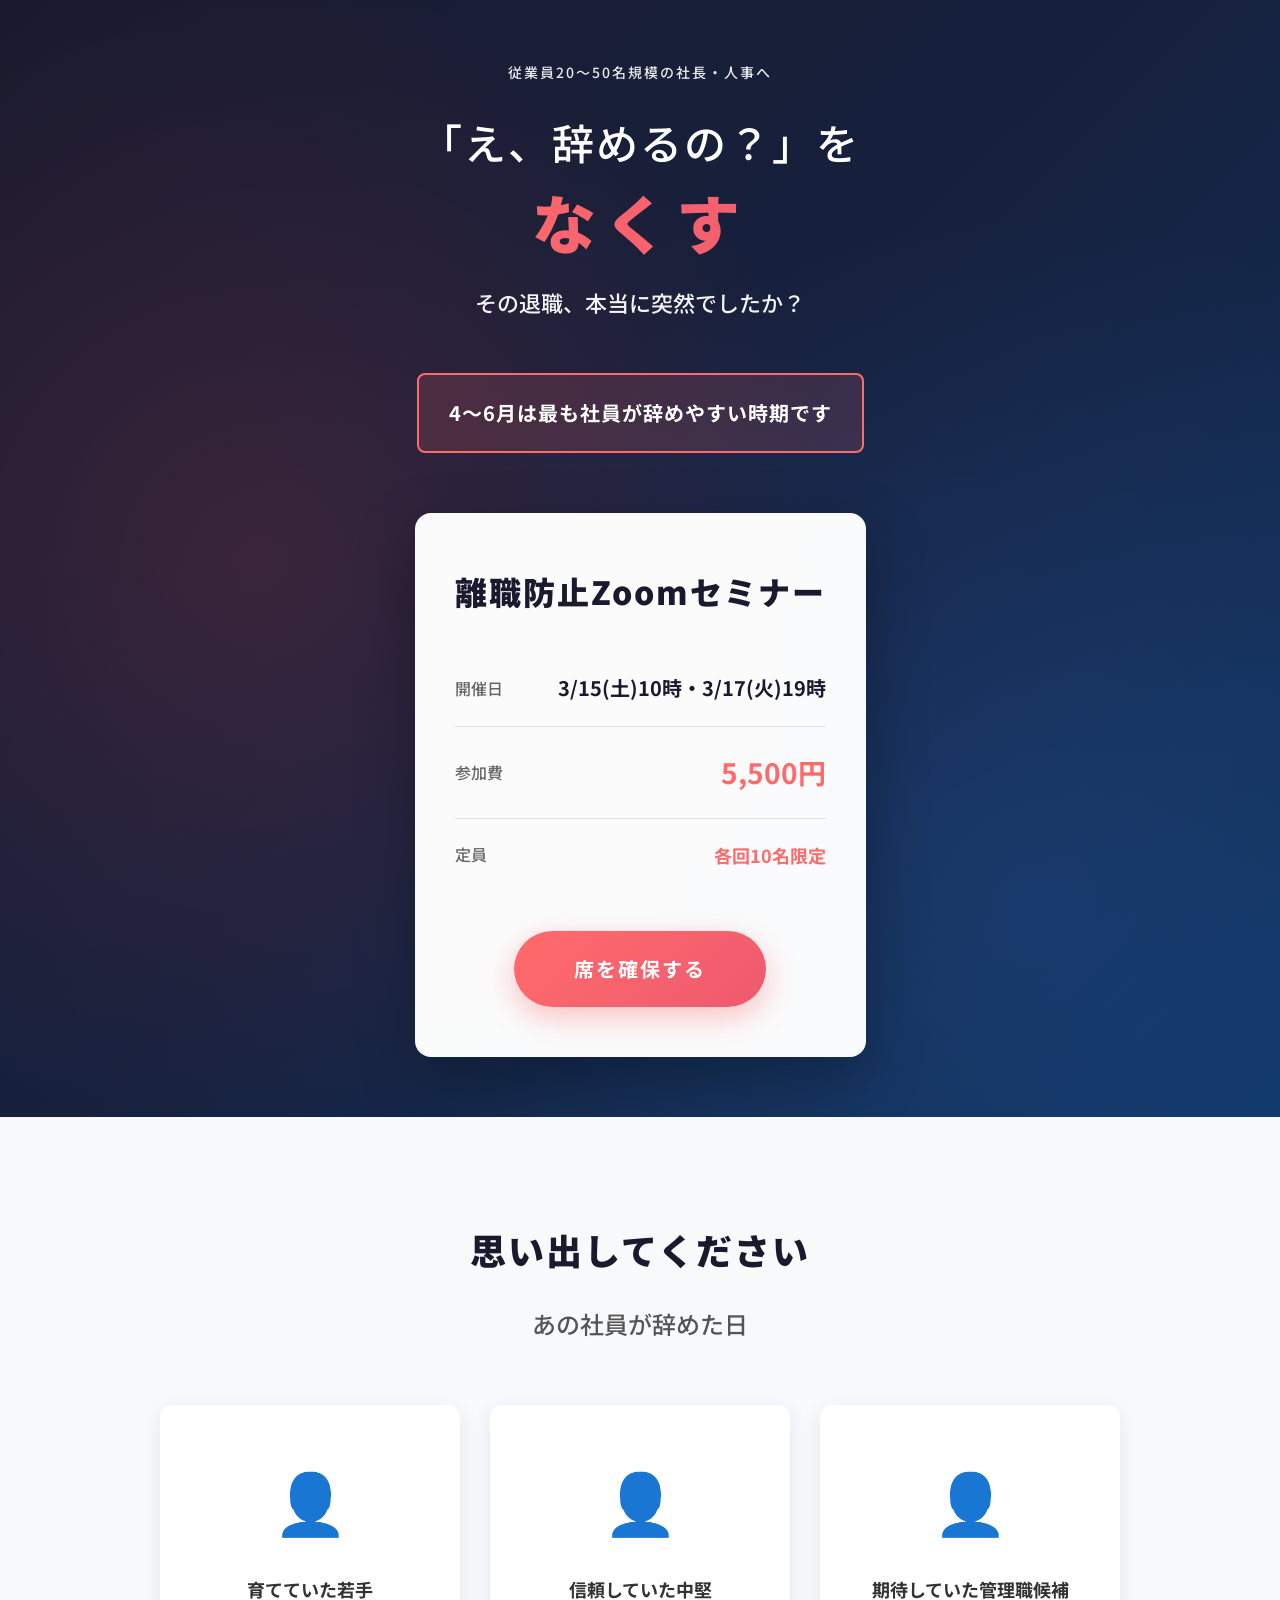
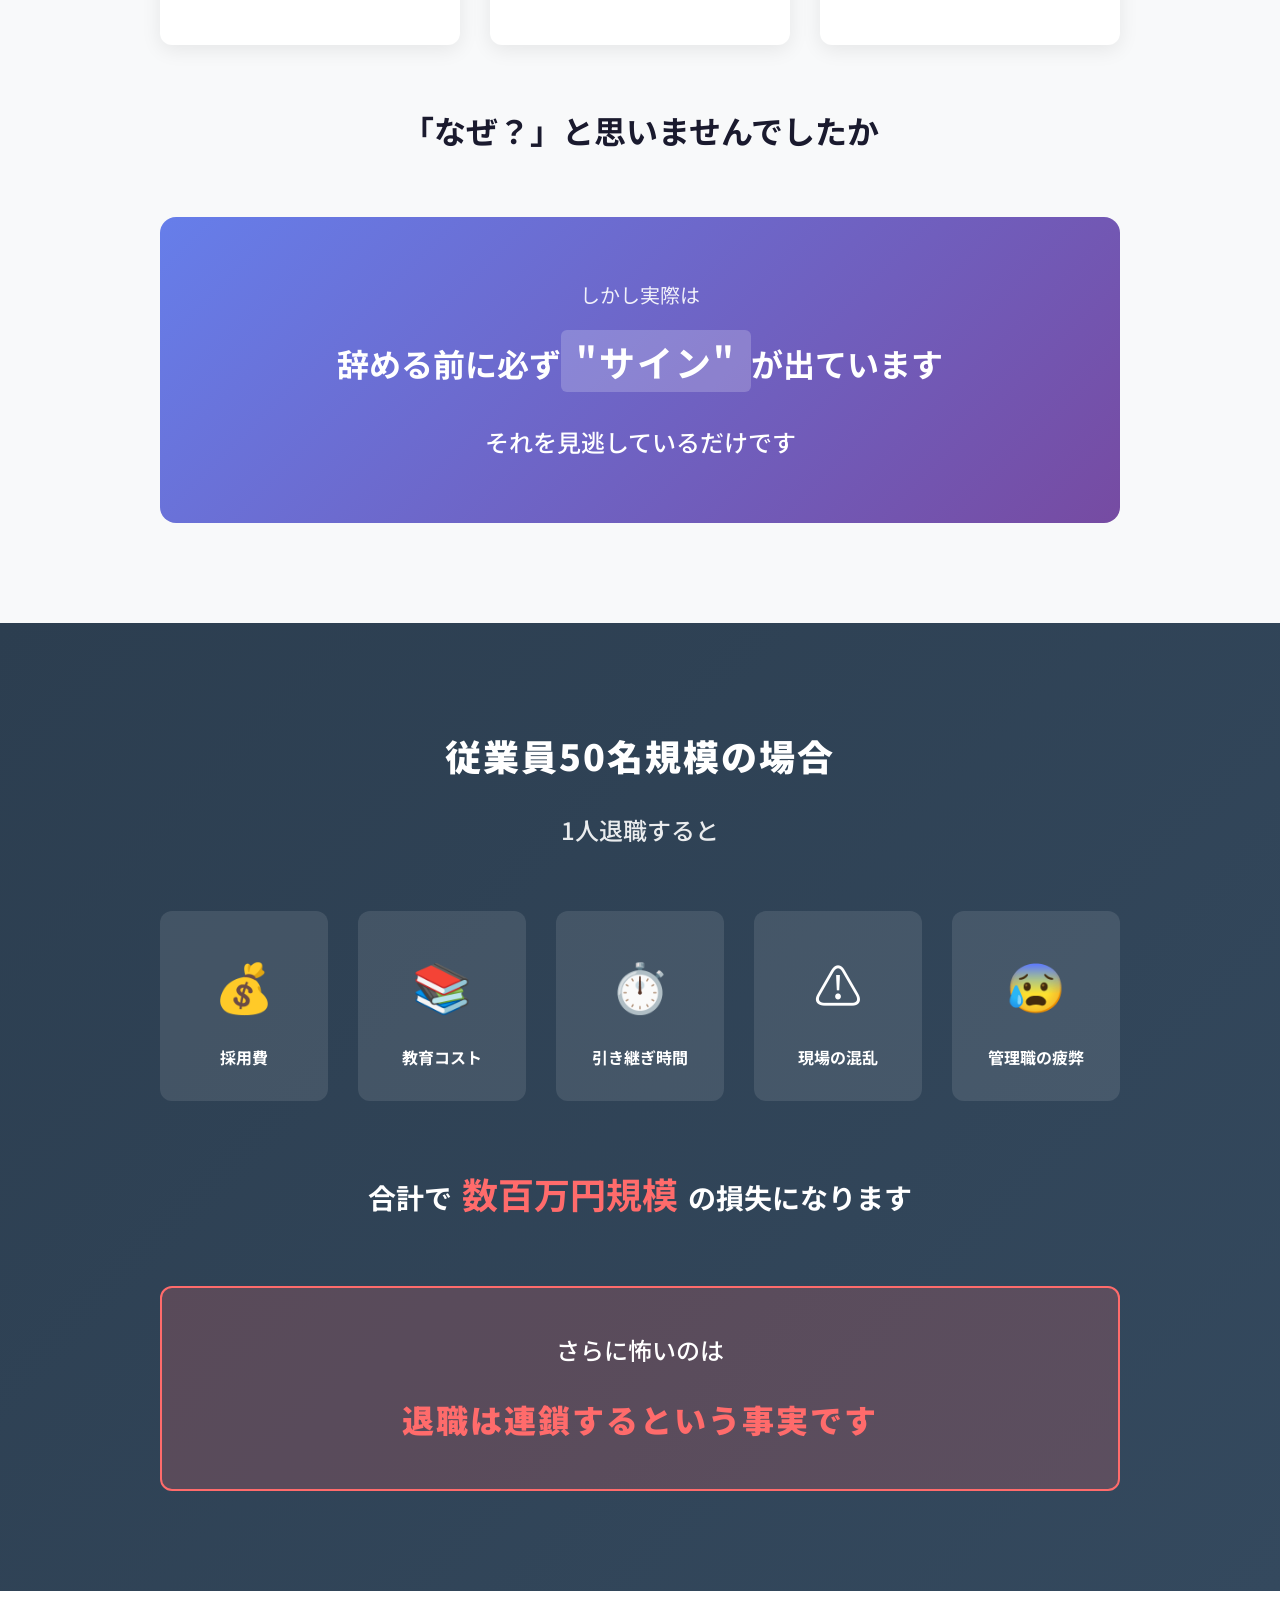
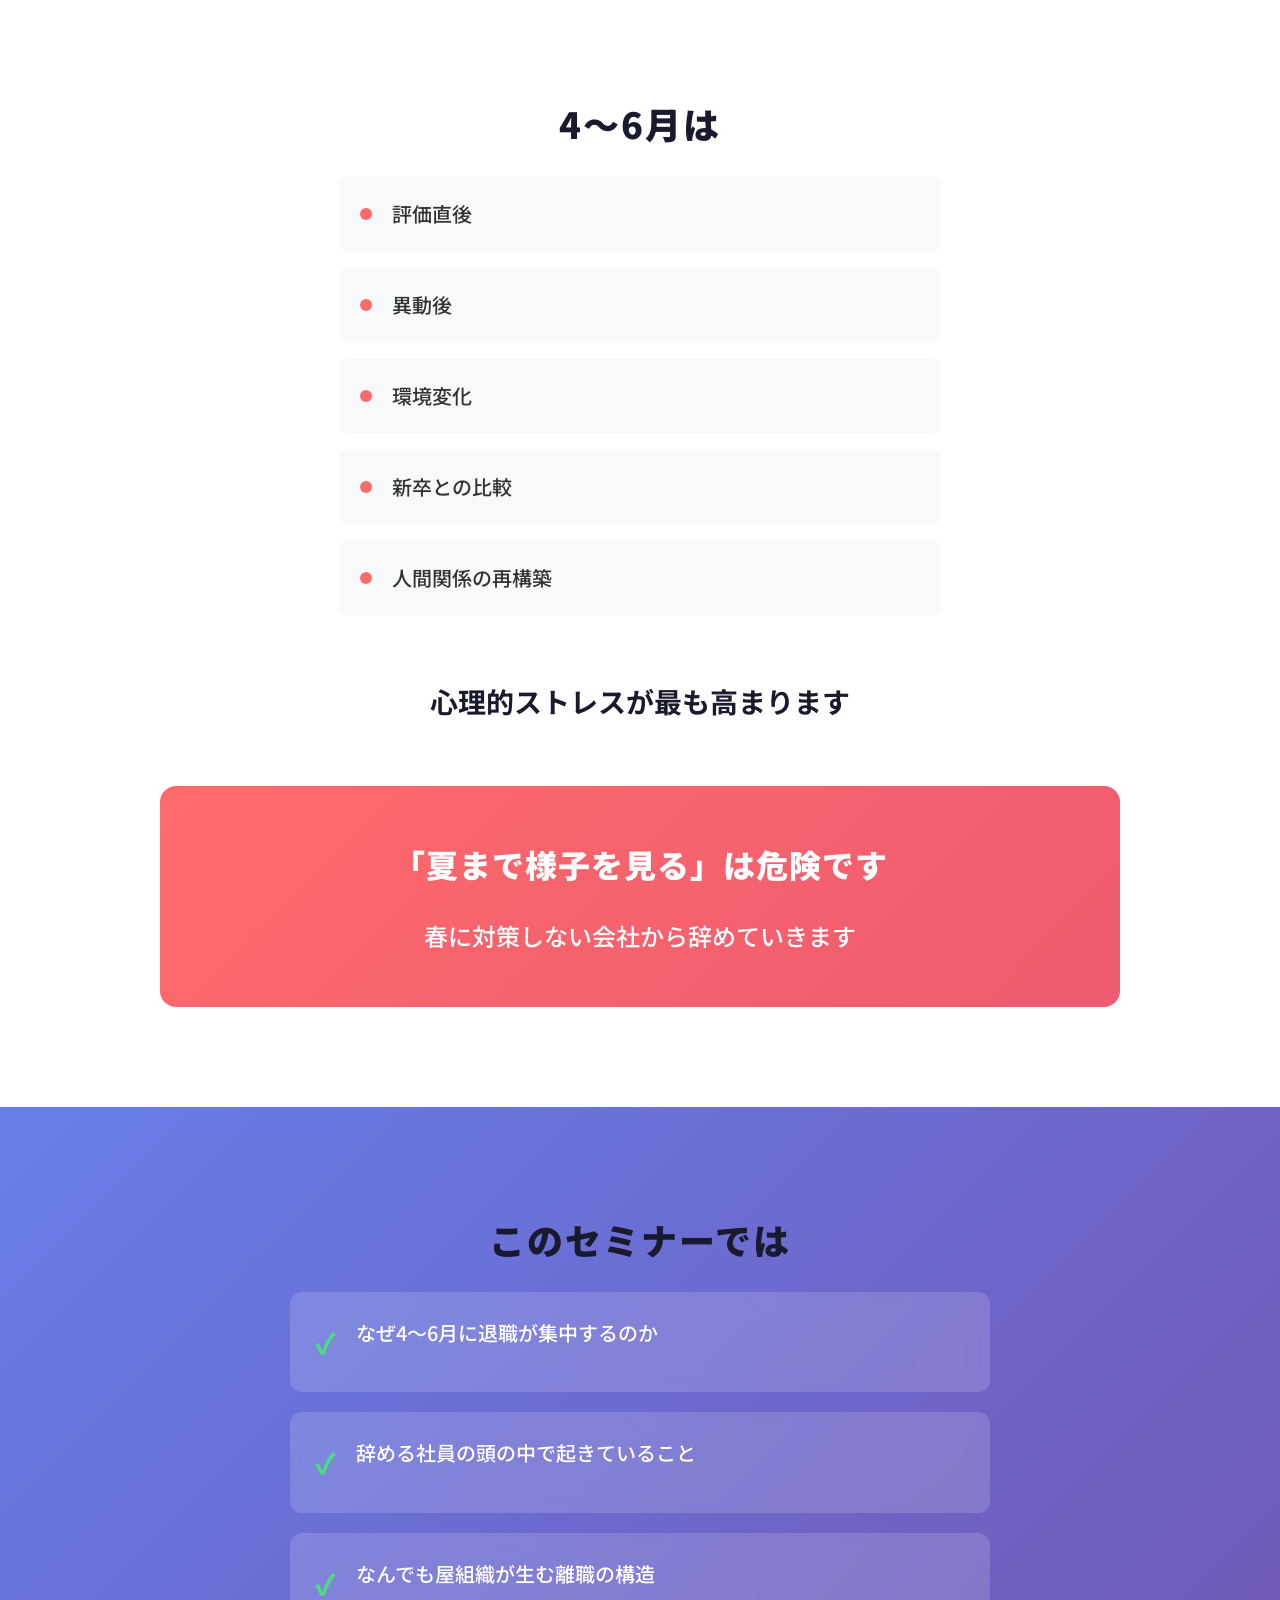
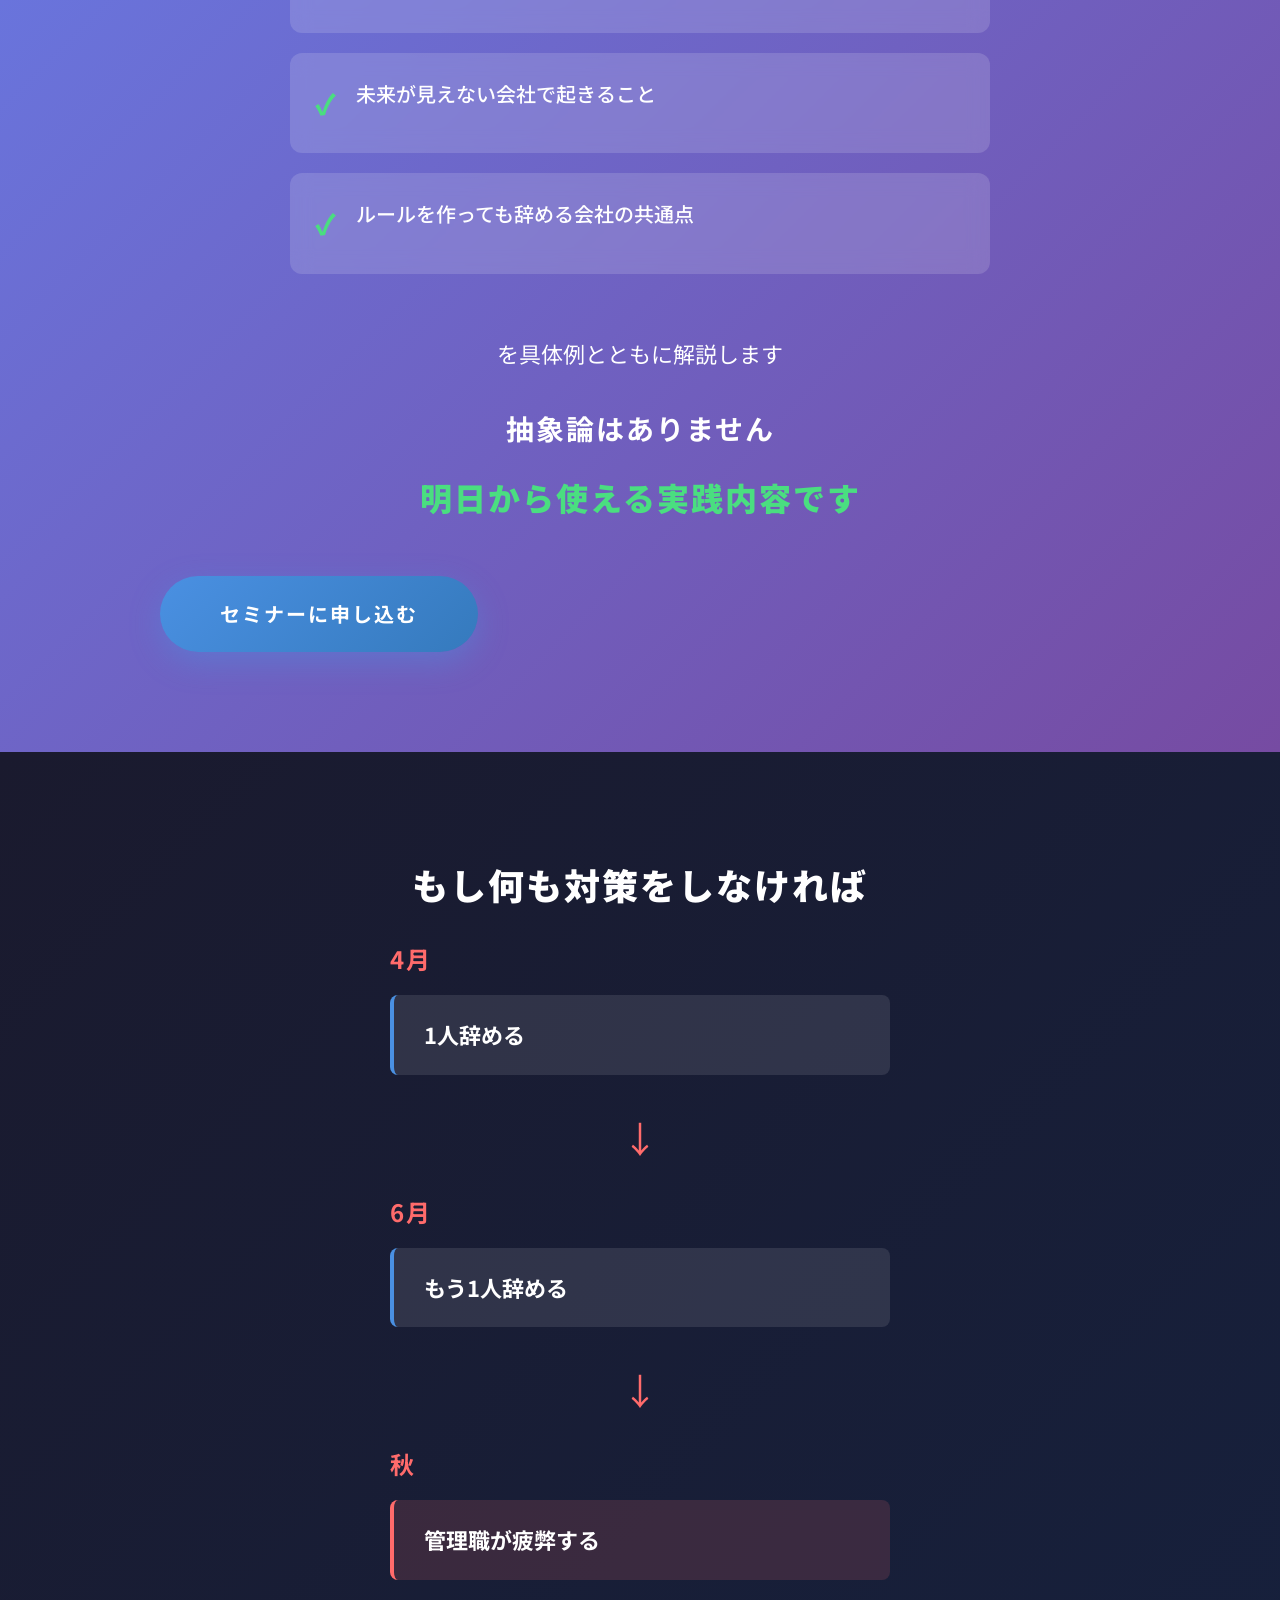
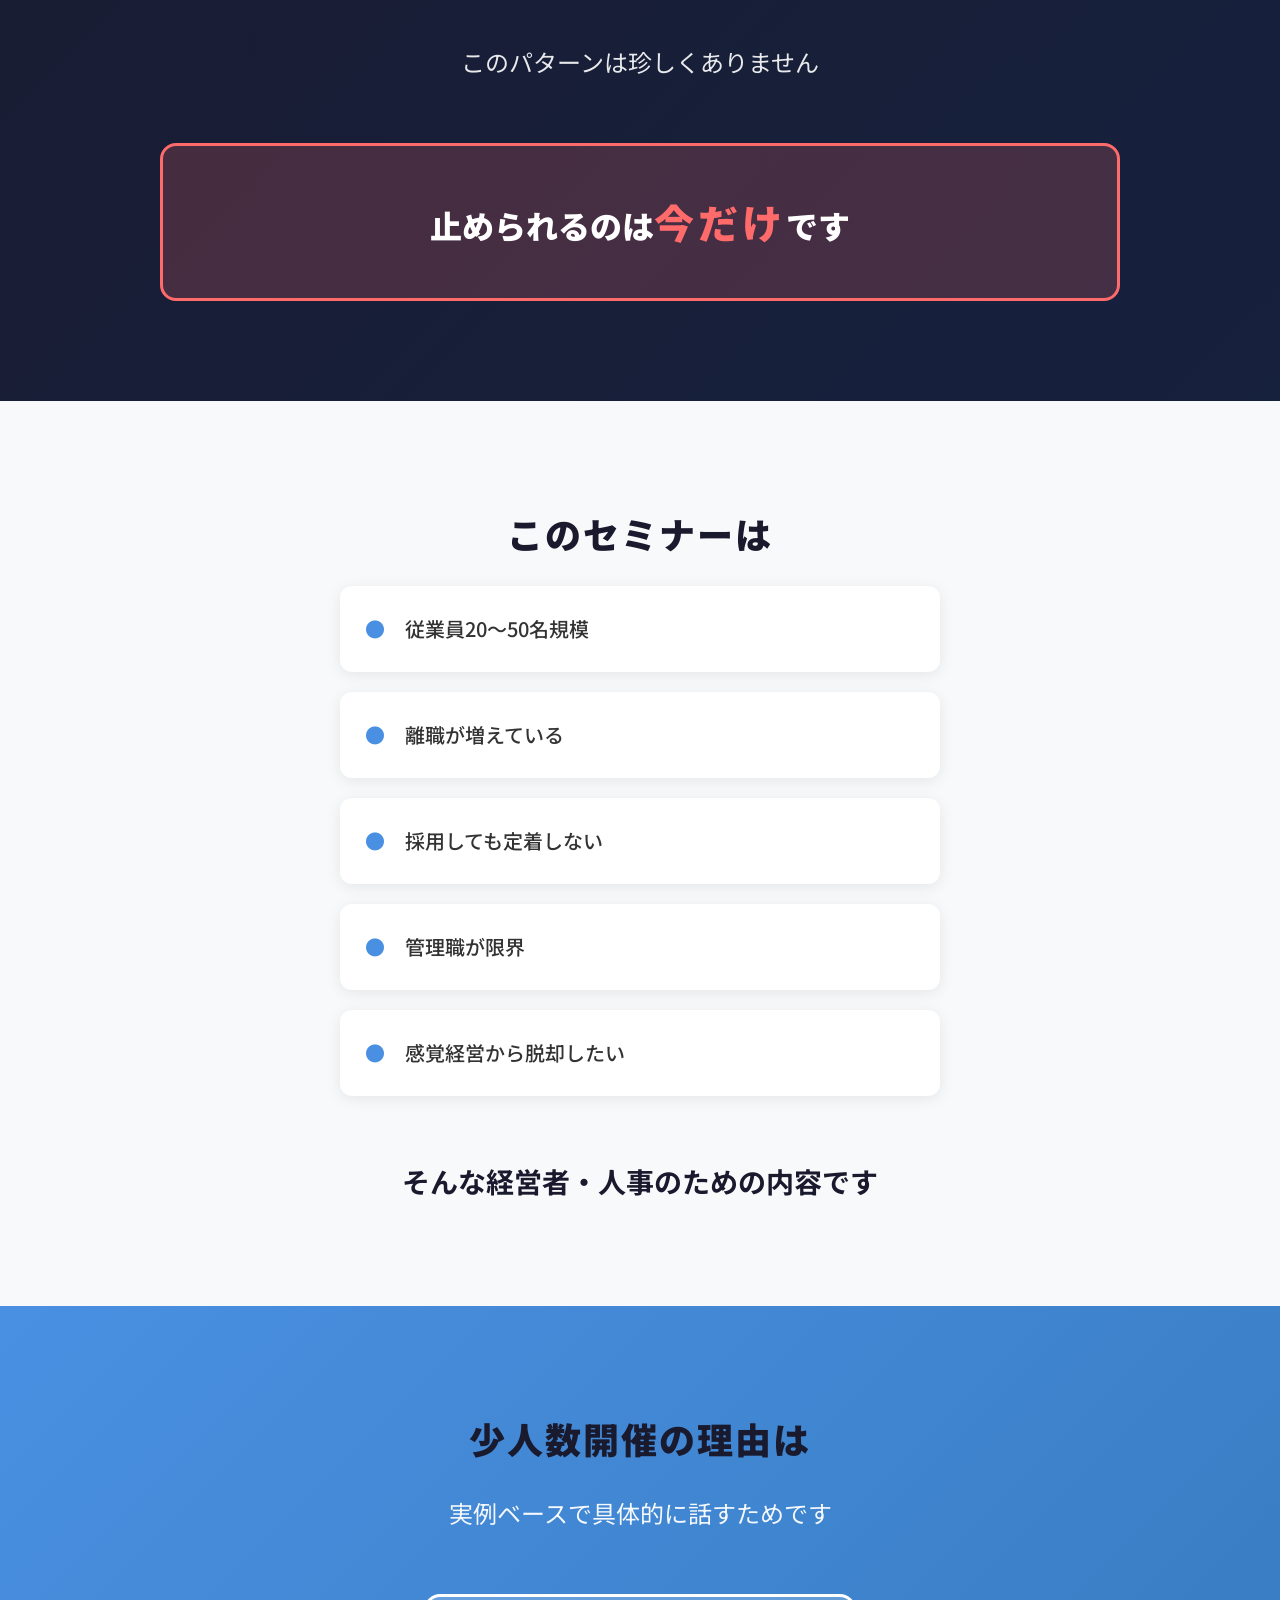
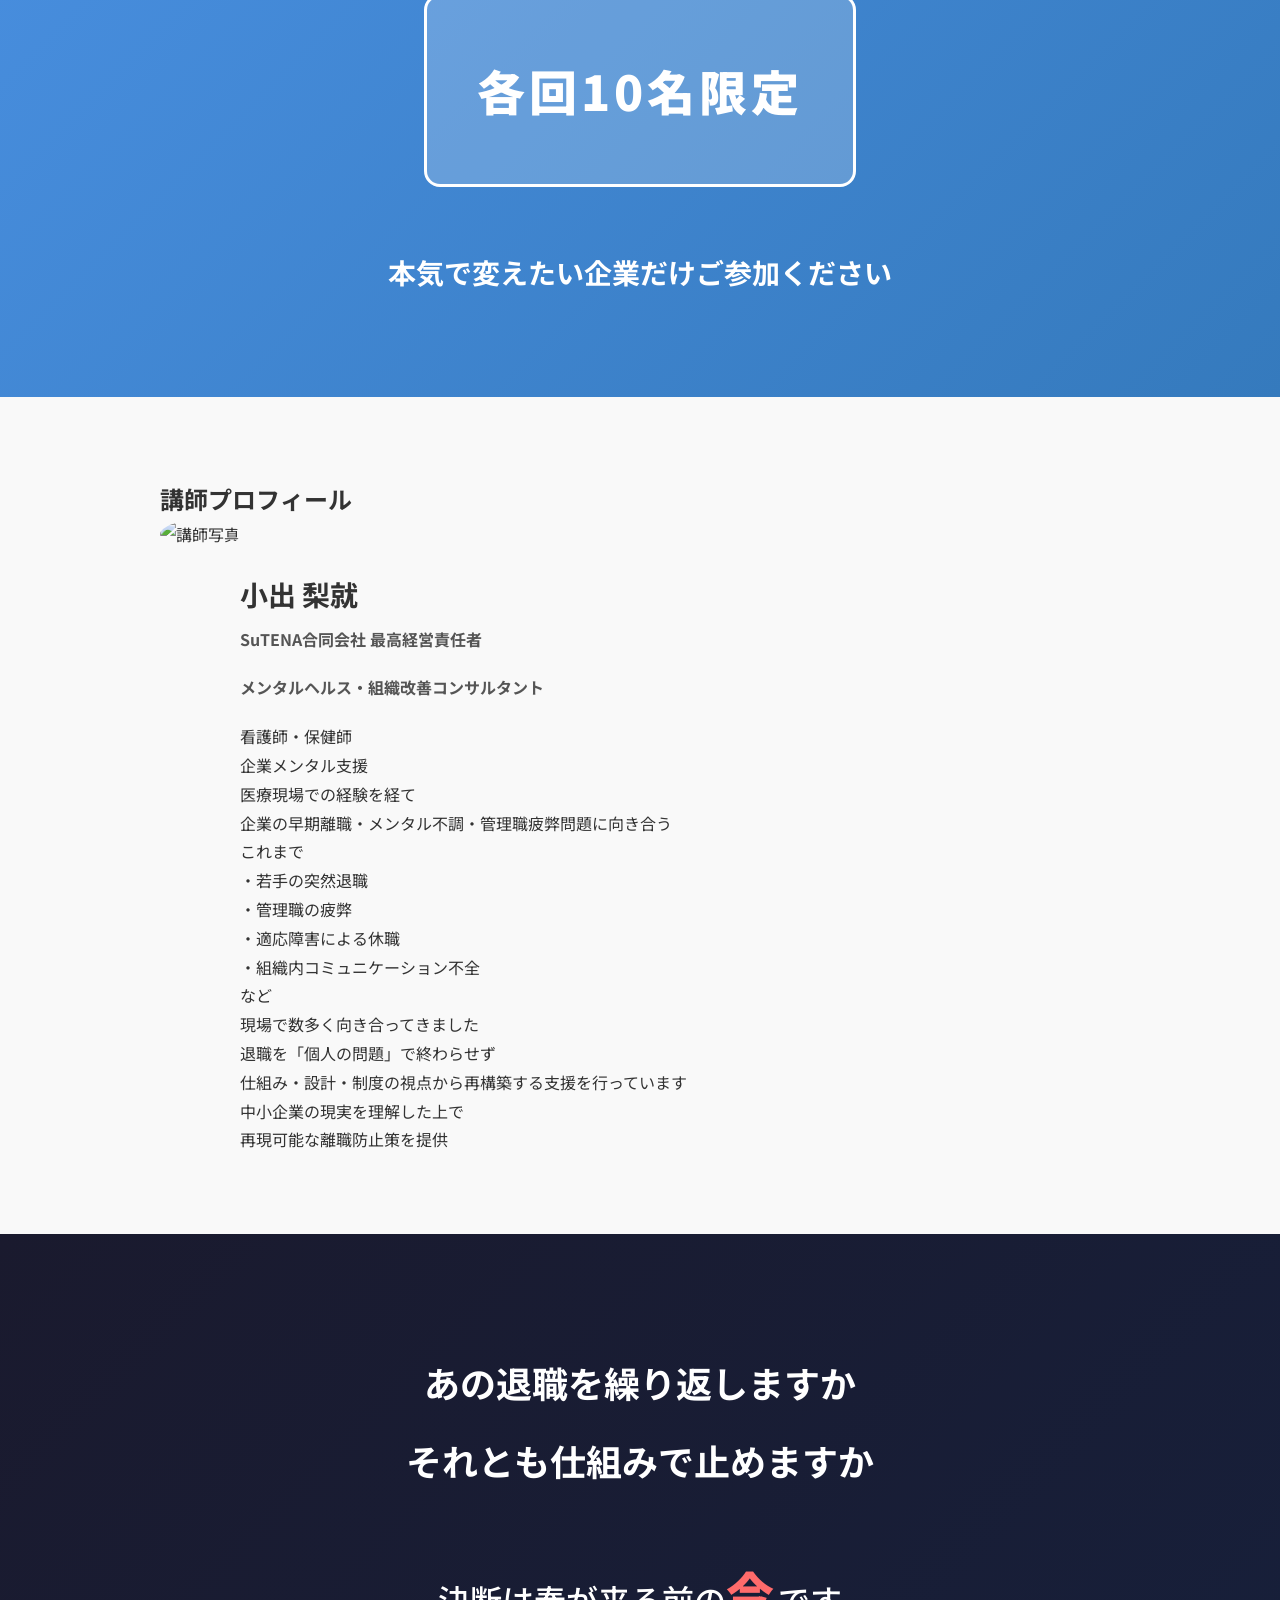
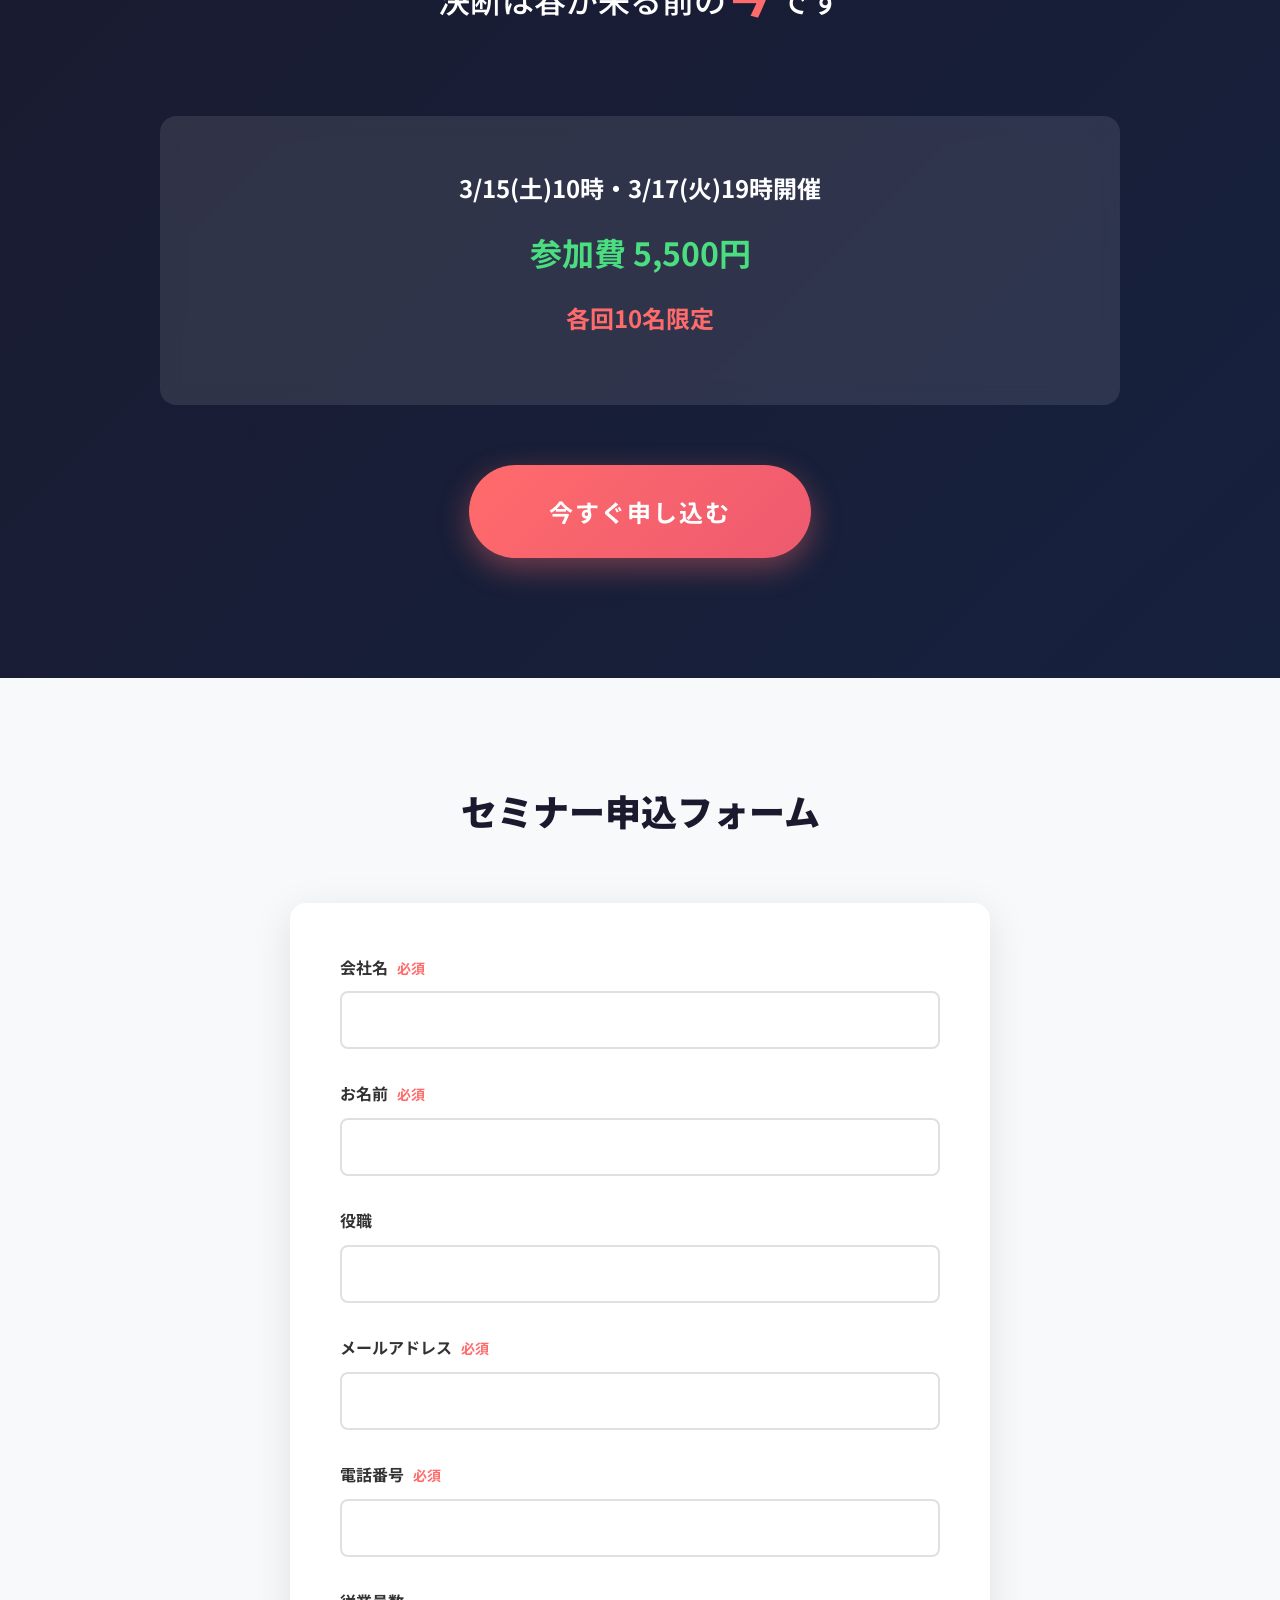
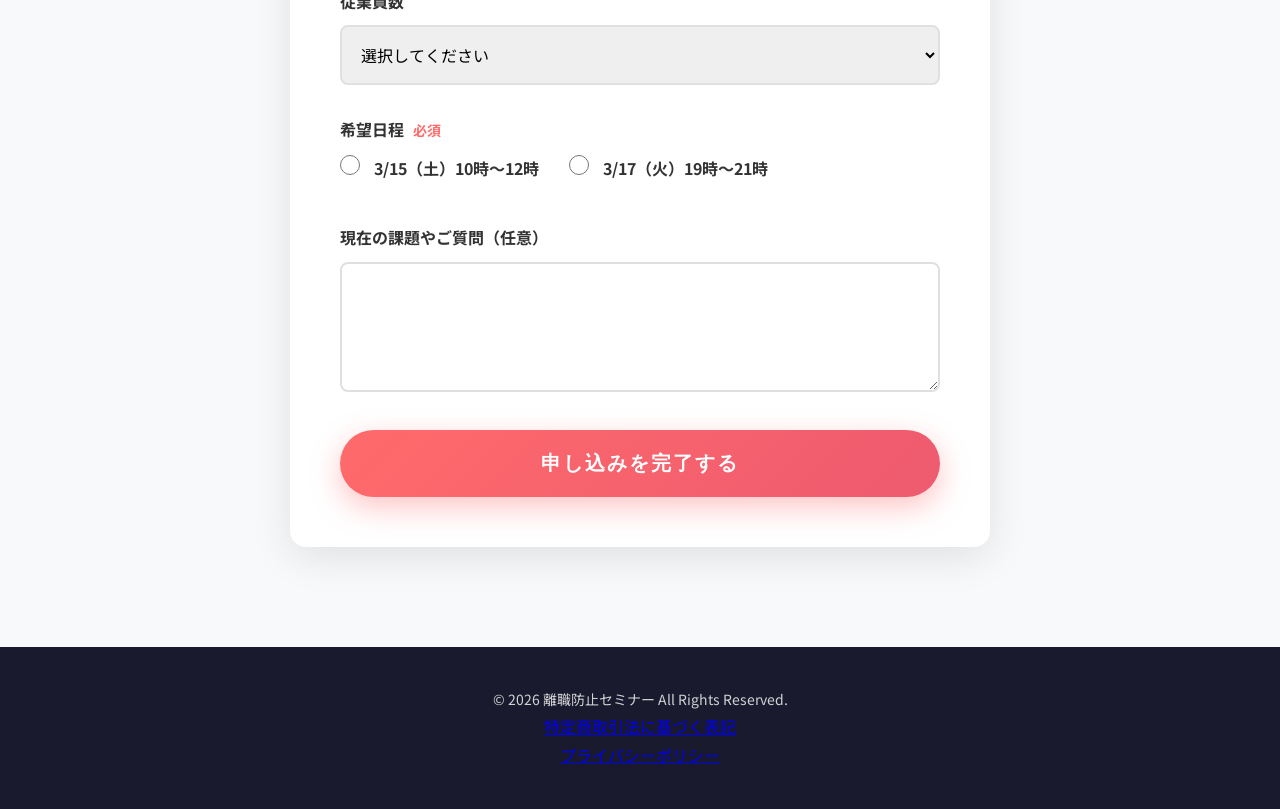
==== commit a25d9cde: "LP upload" ====
--- a/index.html
+++ b/index.html
@@ -32,7 +32,7 @@
                 <div class="seminar-details">
                     <div class="detail-item">
                         <span class="detail-label">開催日</span>
-                        <span class="detail-value">3/15(土)10時・3/17(月)19時</span>
+                        <span class="detail-value">3/15(土)10時・3/17(火)19時</span>
                     </div>
                     <div class="detail-item">
                         <span class="detail-label">参加費</span>
@@ -368,7 +368,7 @@
 
             <div class="final-seminar-info">
                 <div class="final-details">
-                    <p class="final-date">3/15(土)10時・3/17(月)19時開催</p>
+                    <p class="final-date">3/15(土)10時・3/17(火)19時開催</p>
                     <p class="final-price">参加費 5,500円</p>
                     <p class="final-limited">各回10名限定</p>
                 </div>
@@ -424,12 +424,12 @@
                     <label>希望日程 <span class="required">必須</span></label>
                     <div class="radio-group">
                         <label class="radio-label">
-                            <input type="radio" name="date" value="3/15" required>
+                            <input type="radio" name="date" value="3/15(土)10時〜12時" required>
                             <span>3/15（土）10時〜12時</span>
                         </label>
                         <label class="radio-label">
-                            <input type="radio" name="date" value="3/17" required>
-                            <span>3/17（月）10時〜12時</span>
+                            <input type="radio" name="date" value="3/17(火)19時〜21時" required>
+                            <span>3/17（火）19時〜21時</span>
                         </label>
                     </div>
                 </div>
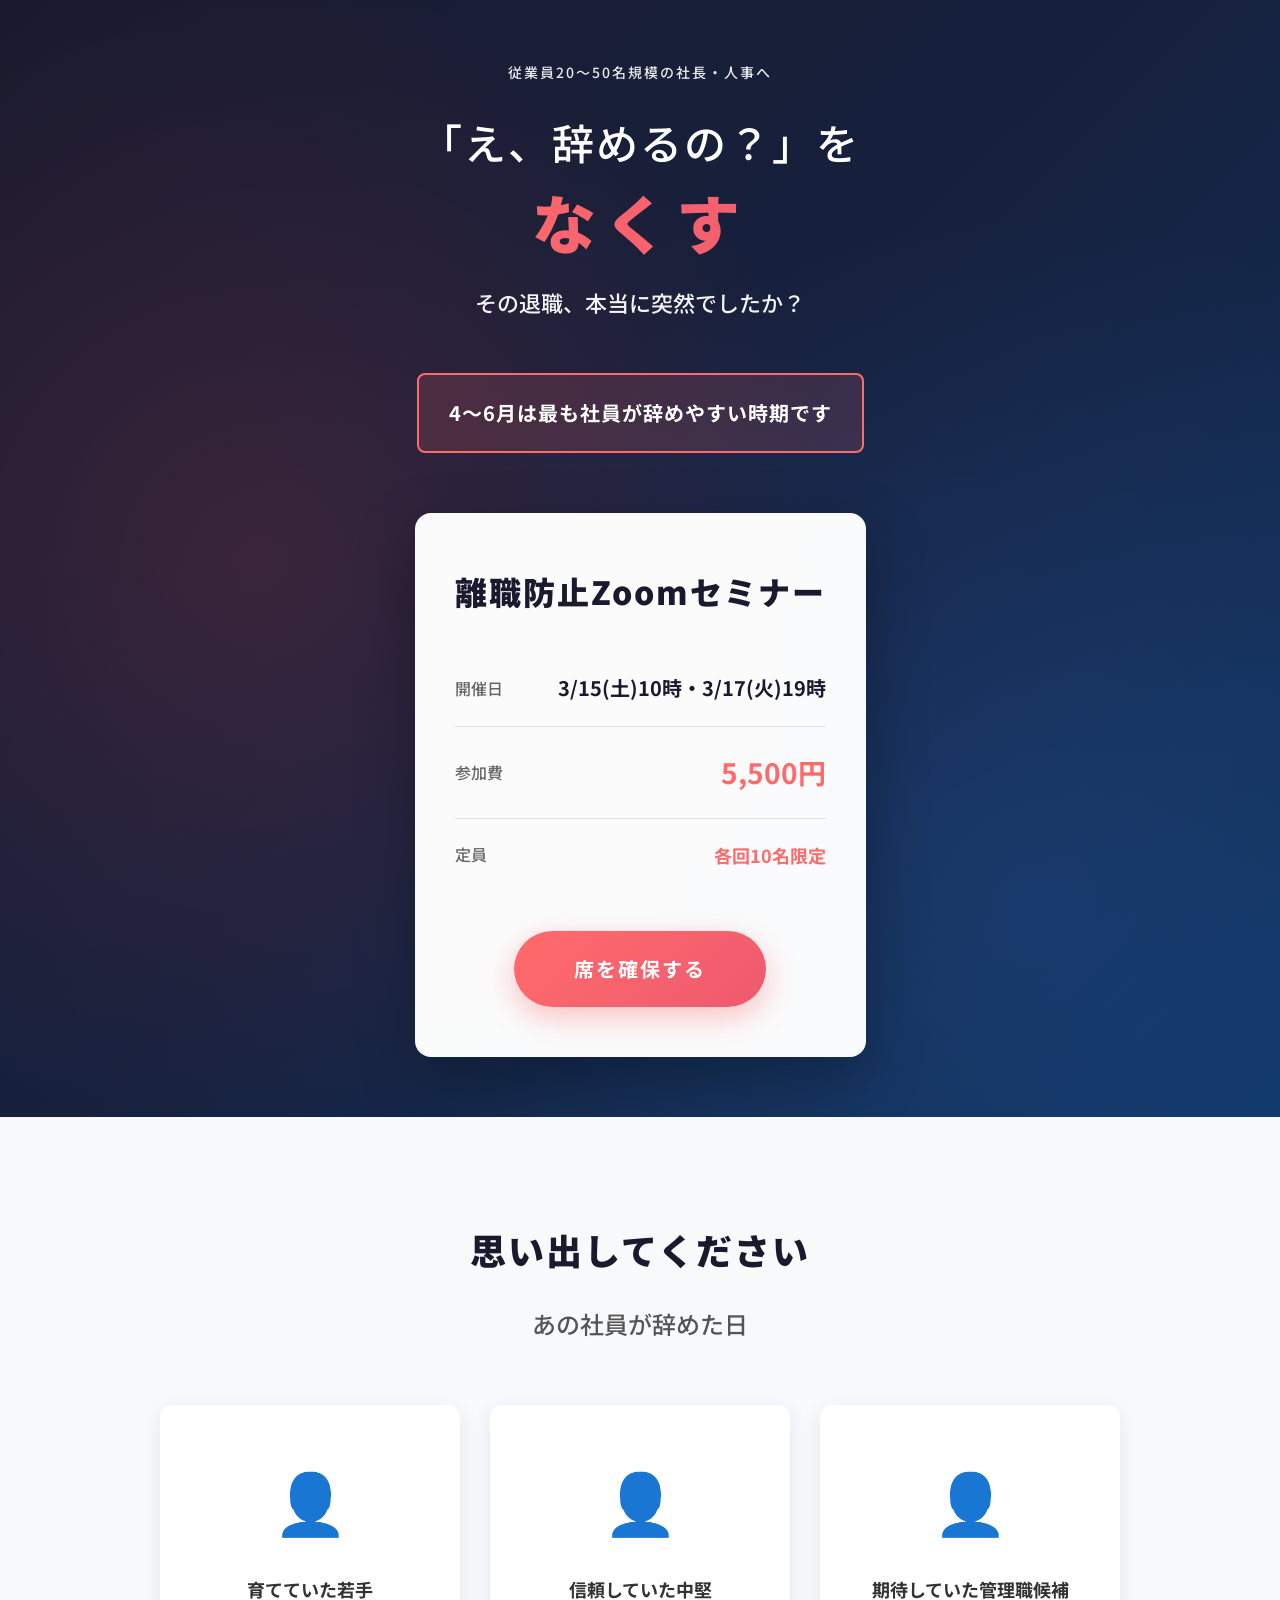
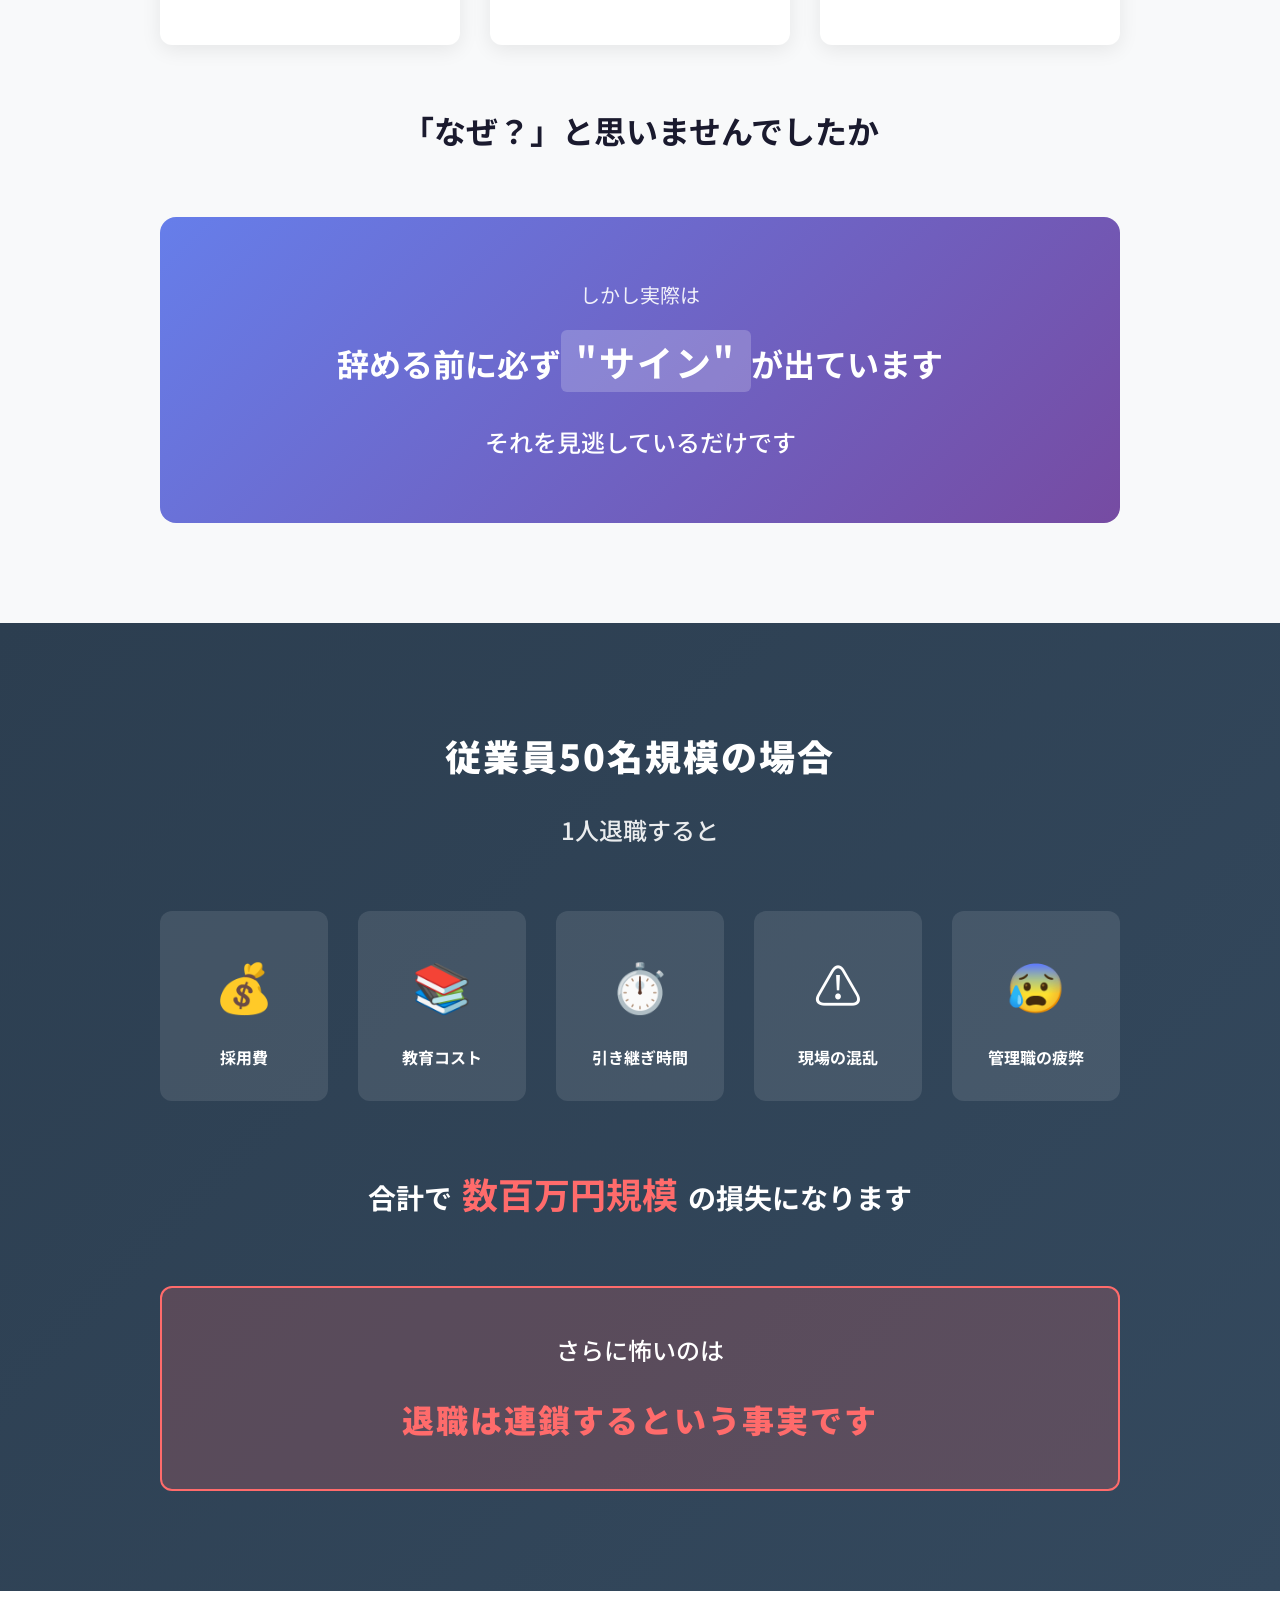
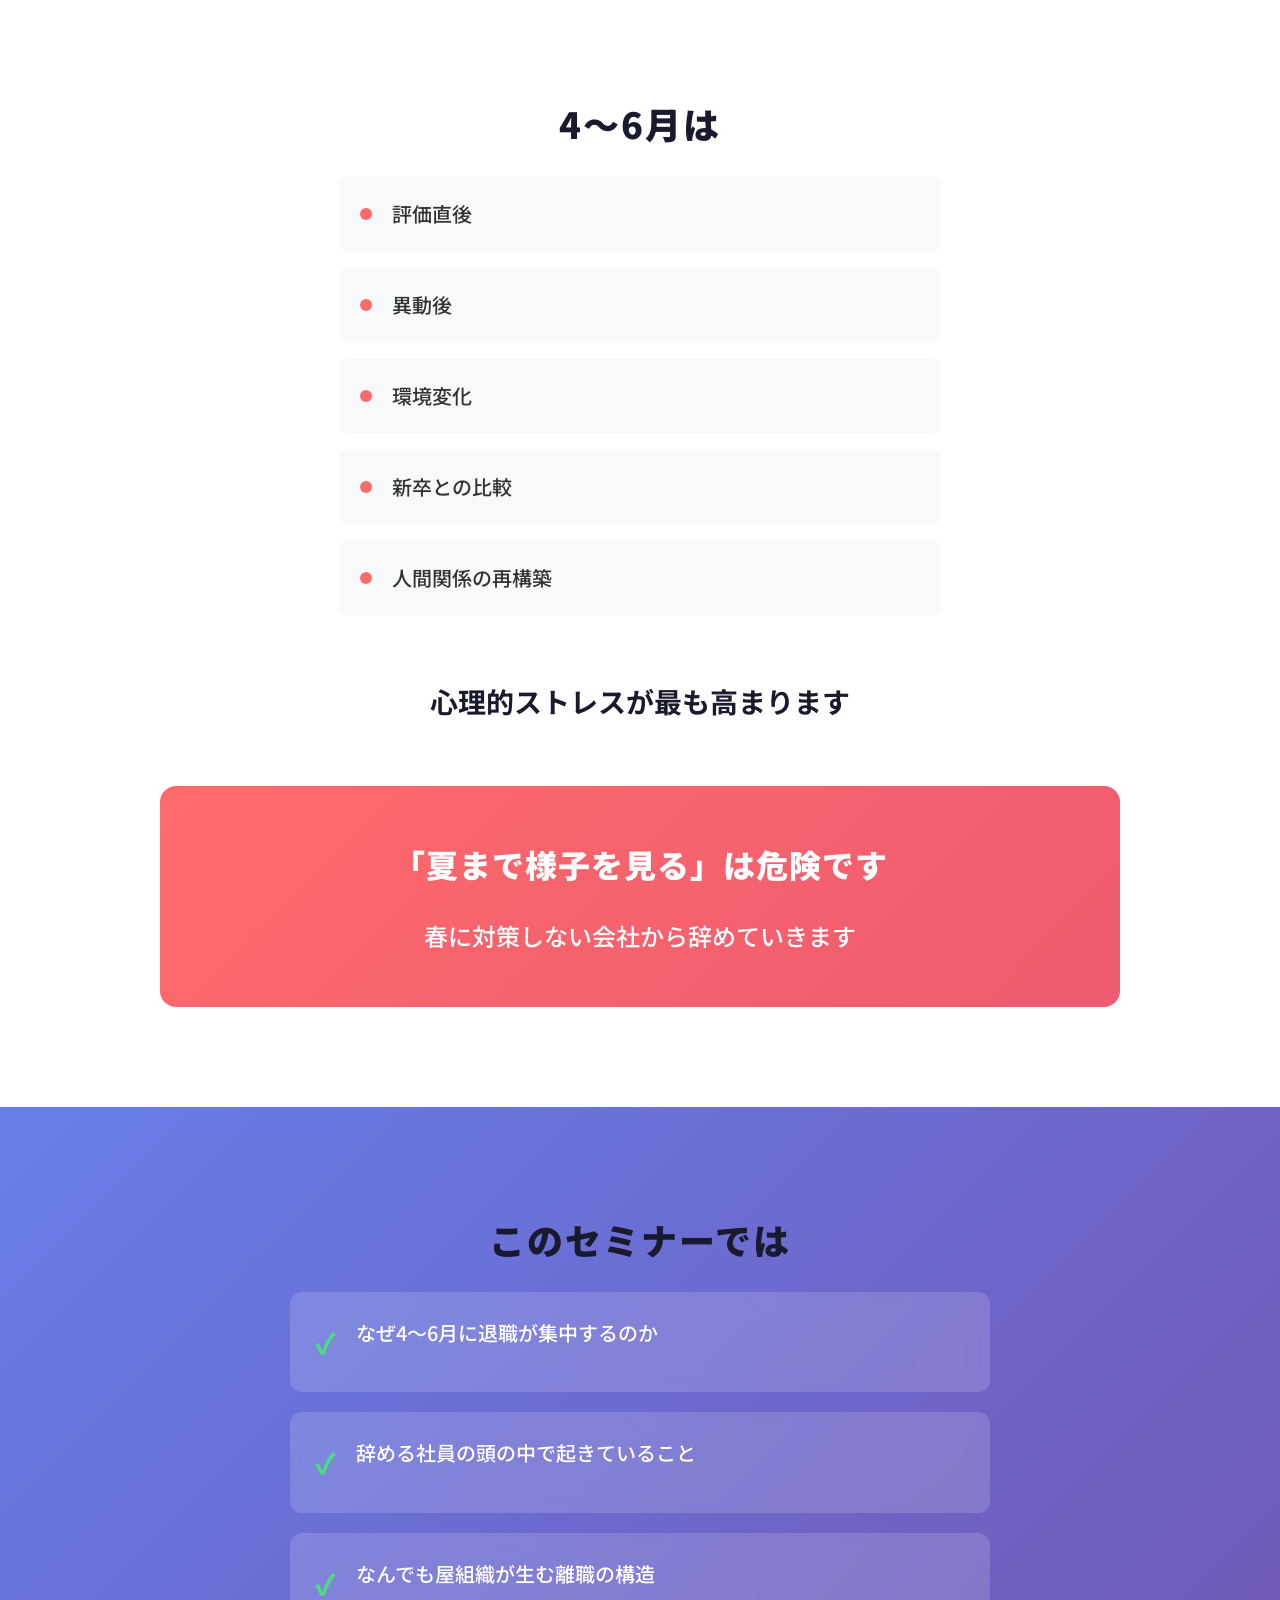
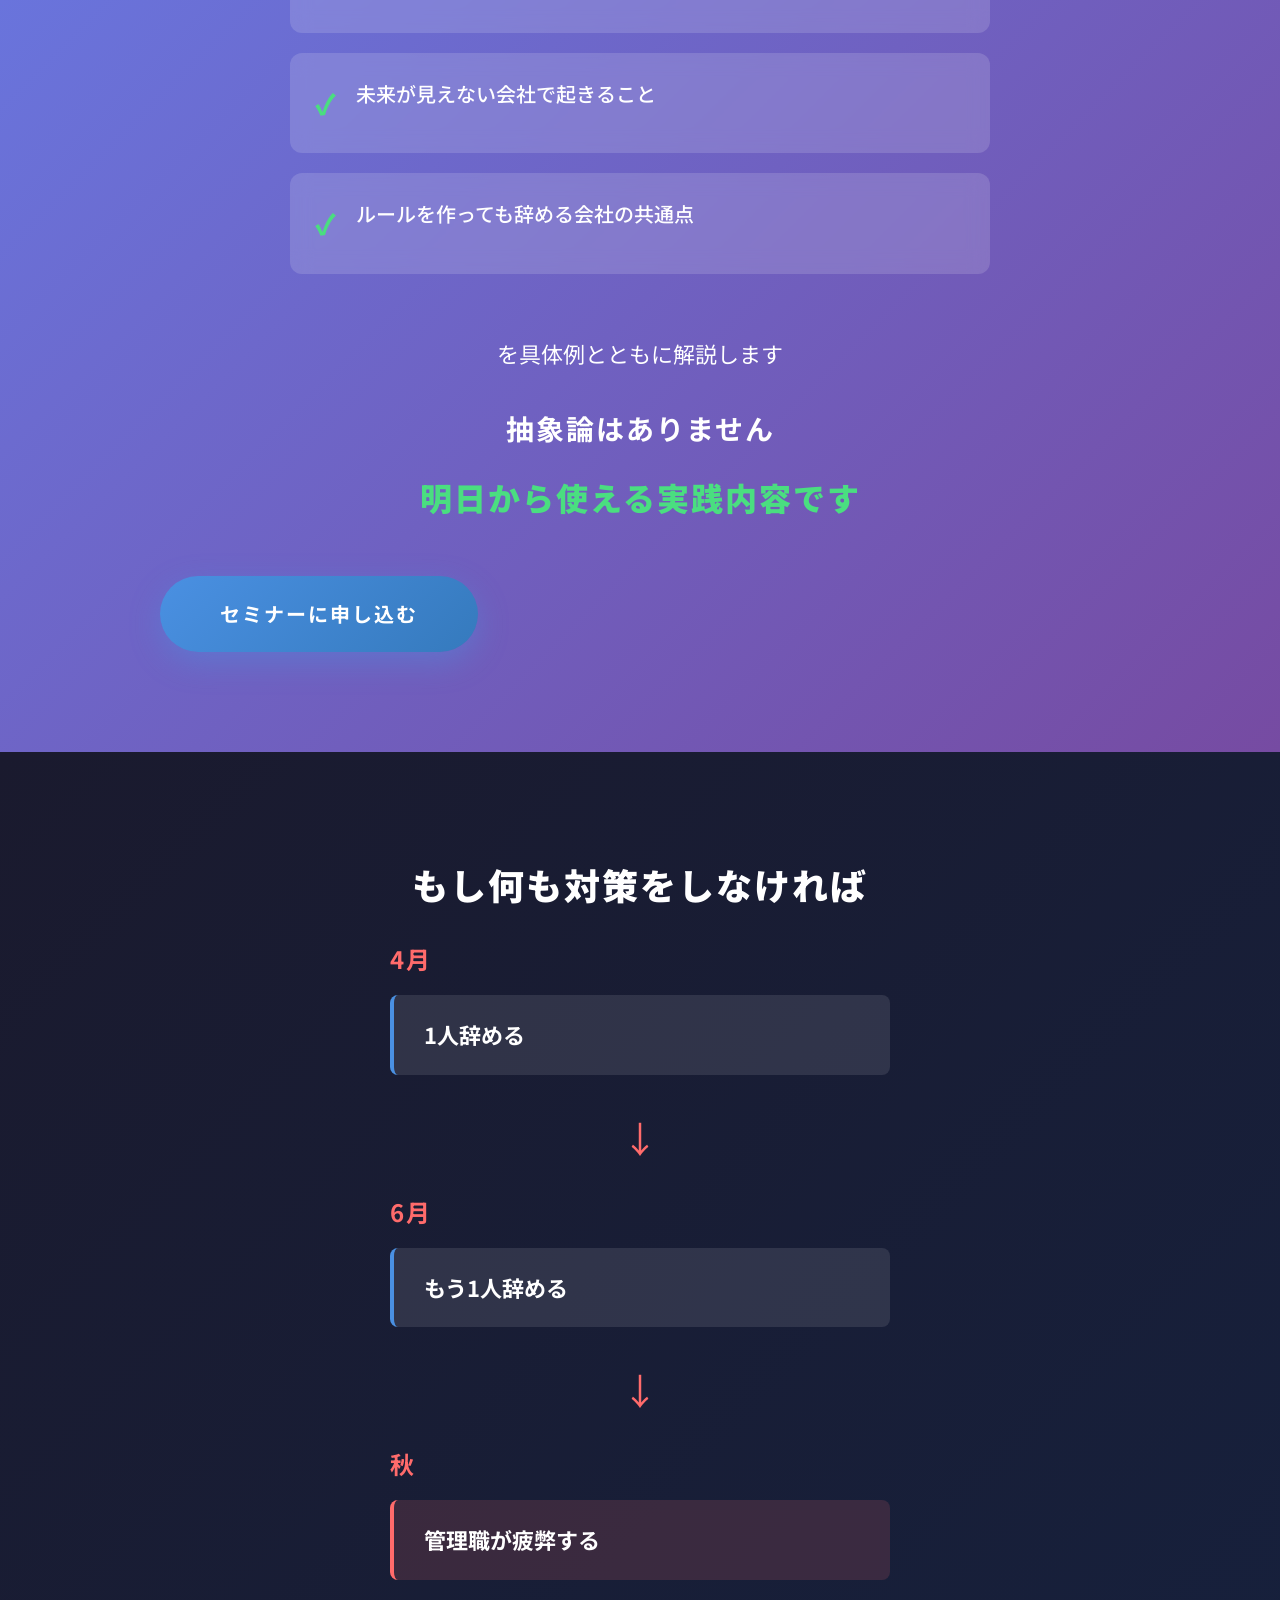
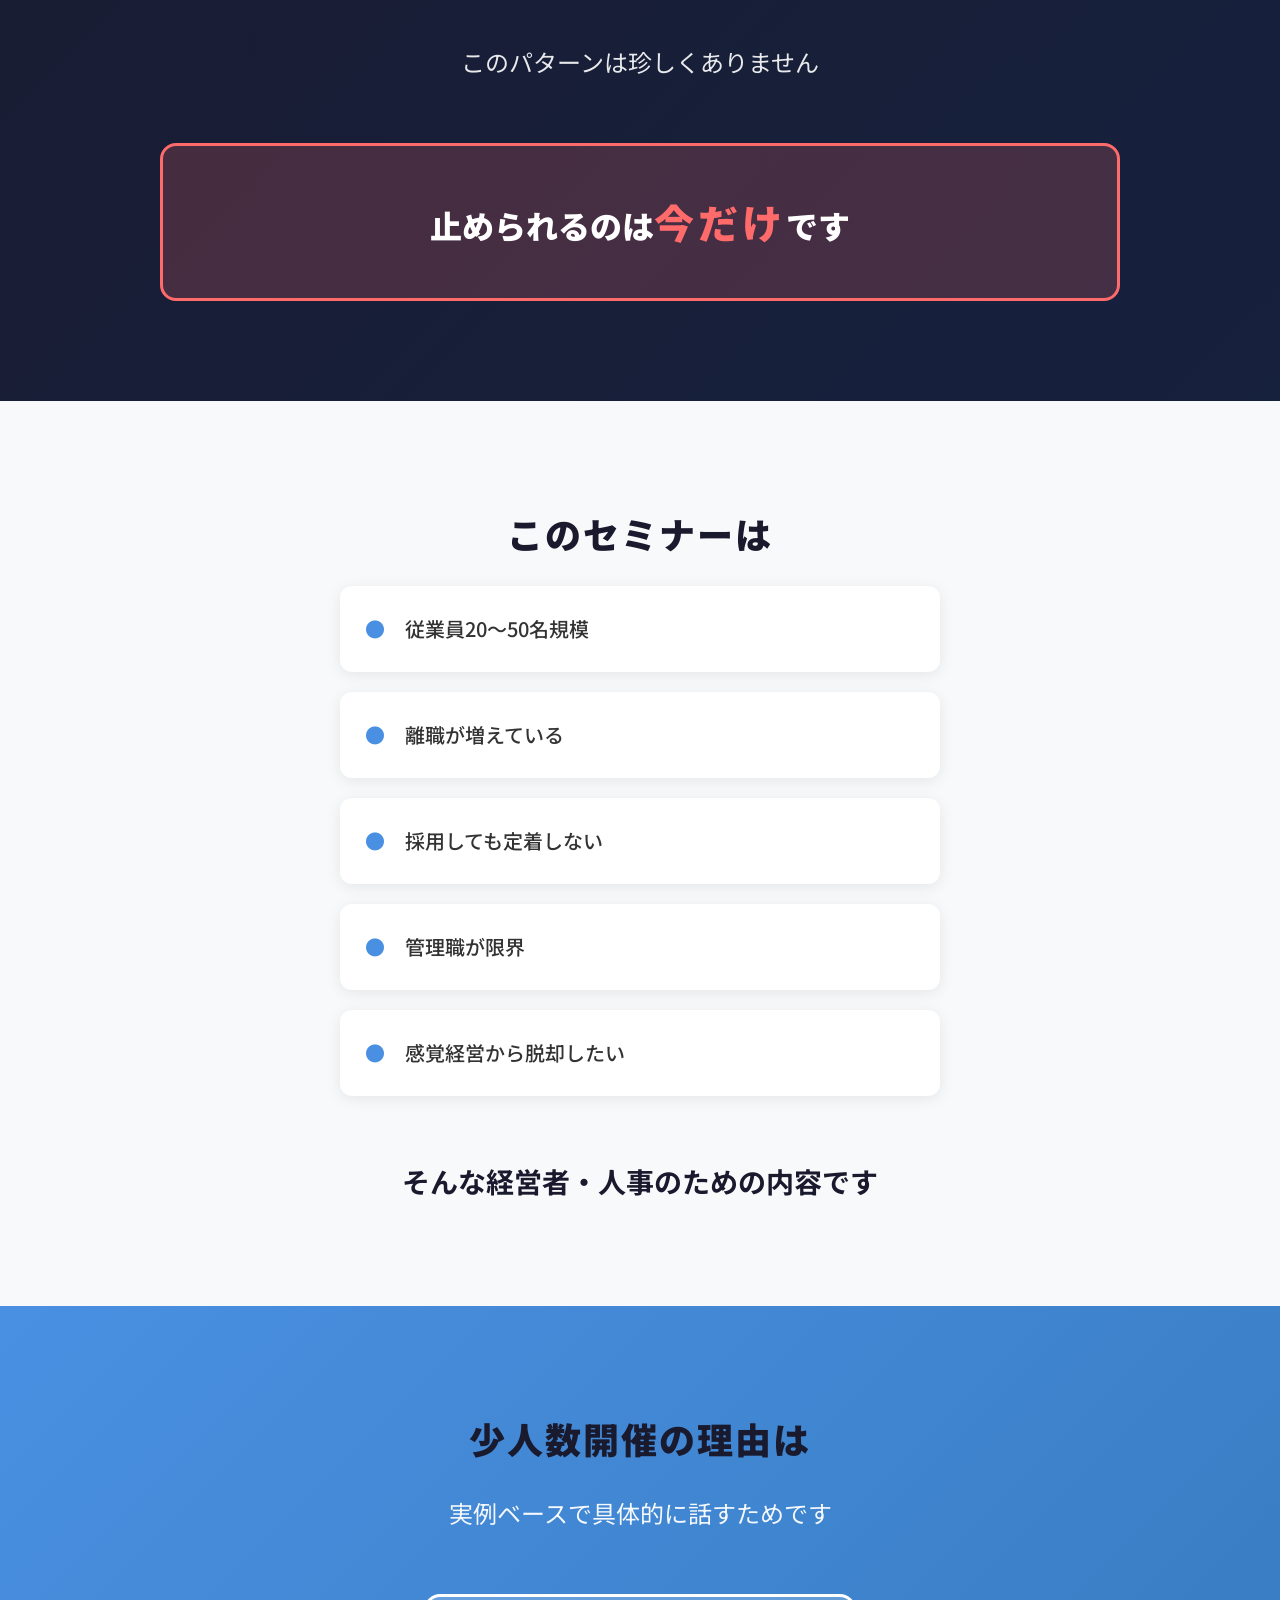
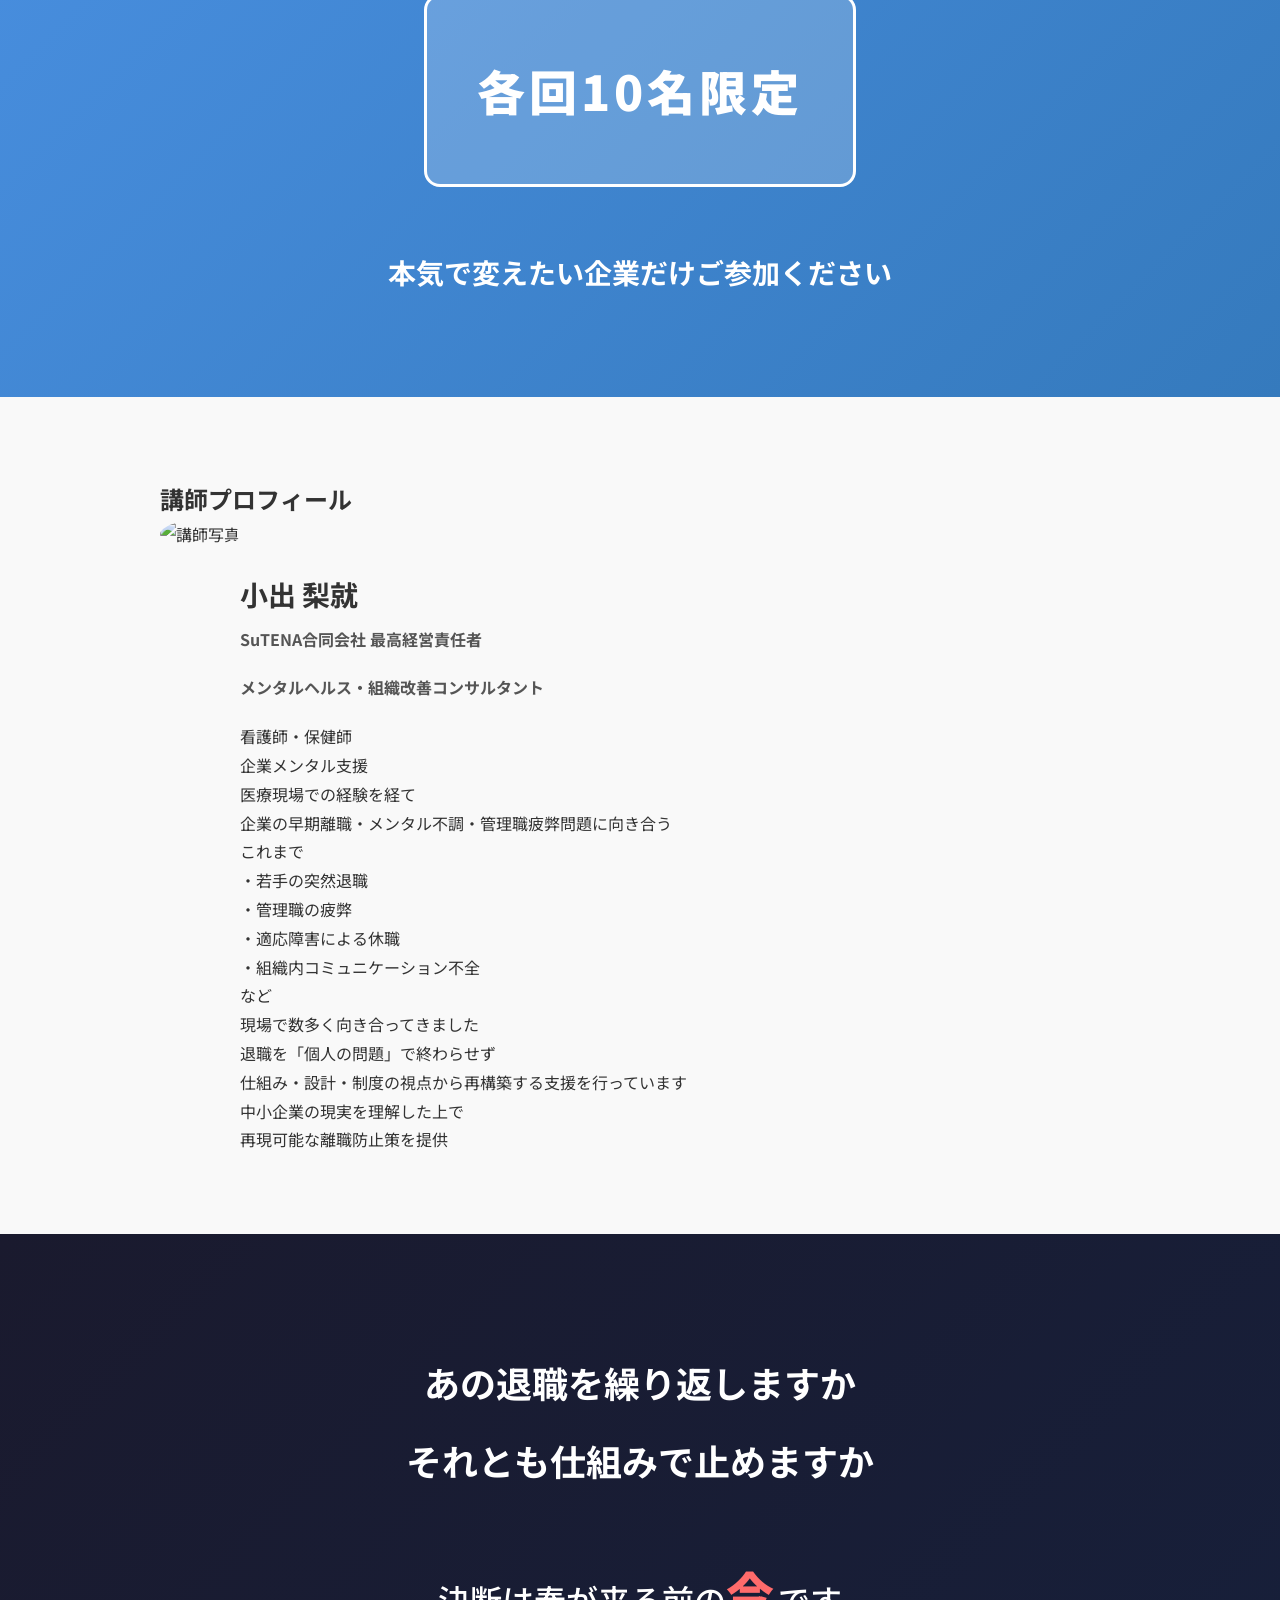
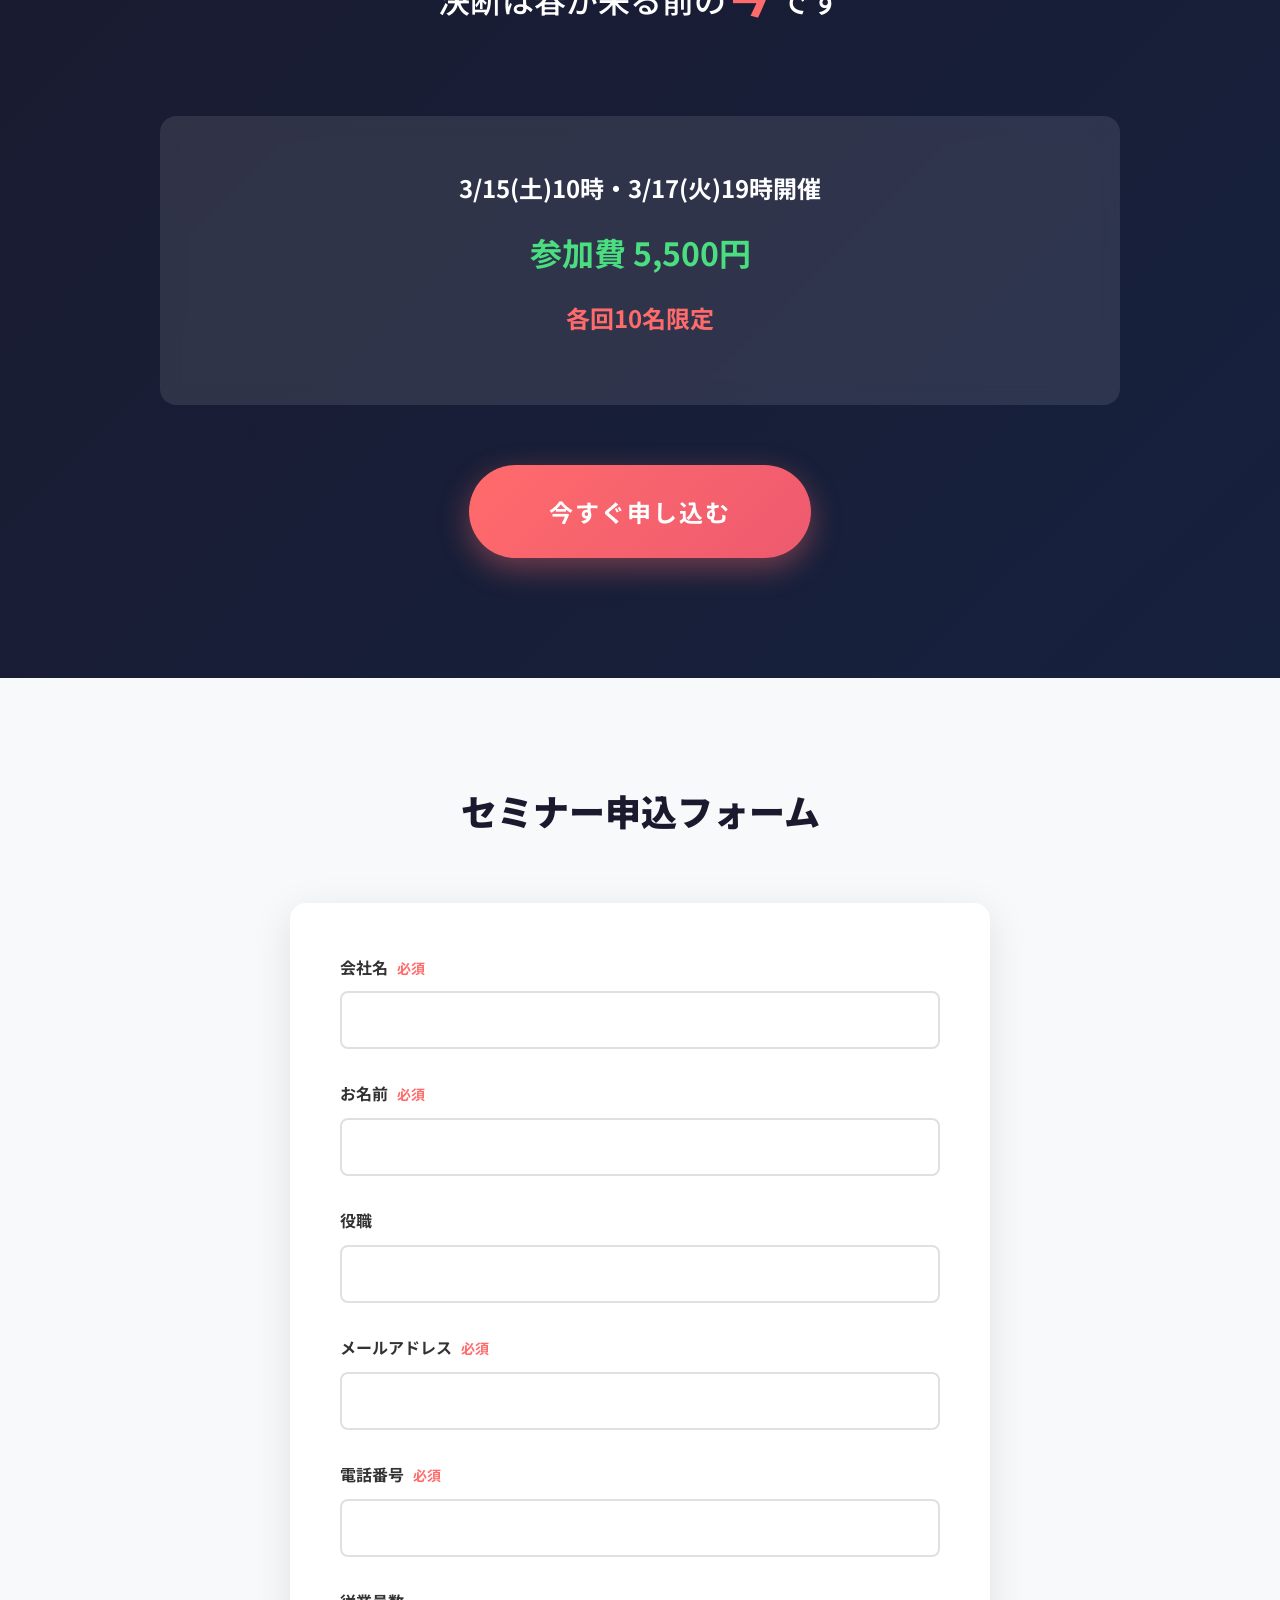
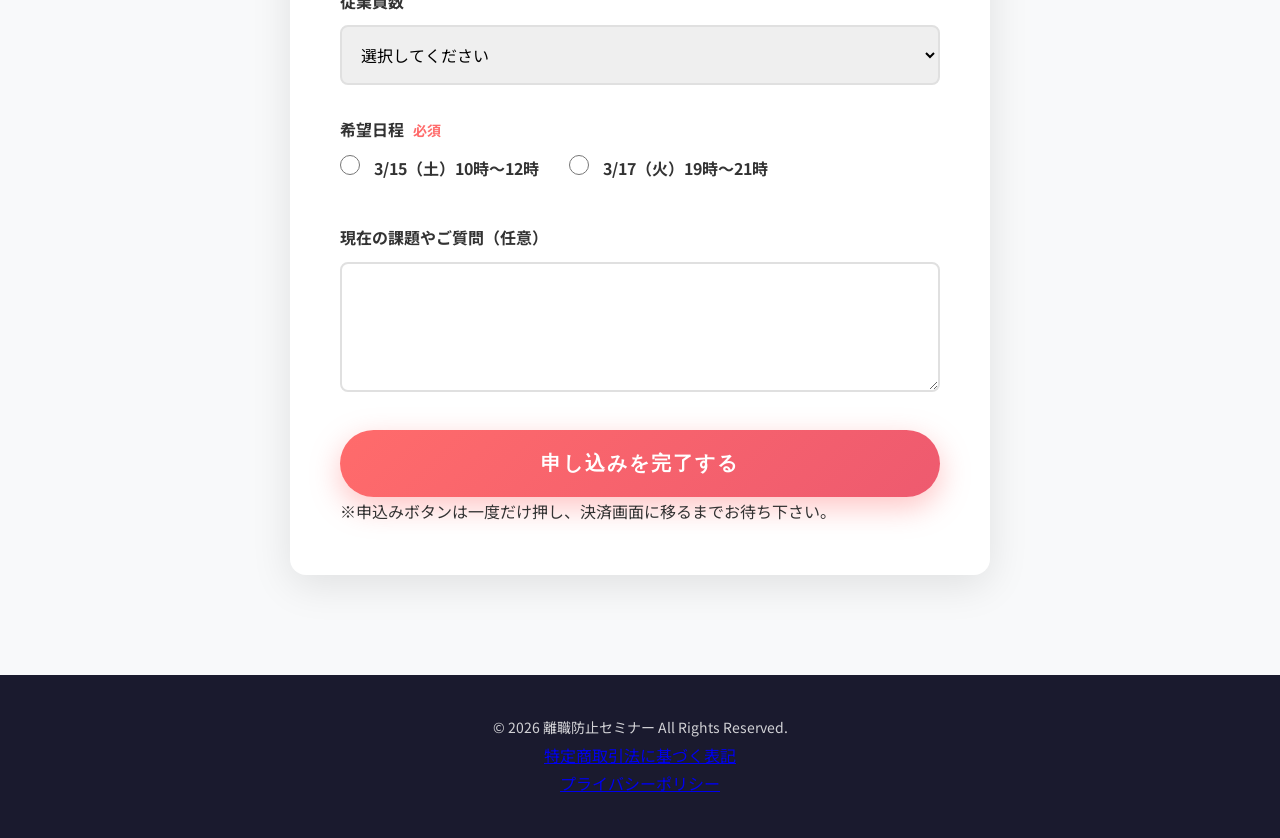
==== commit a63a5c1e: "LP upload" ====
--- a/index.html
+++ b/index.html
@@ -440,6 +440,10 @@
                 </div>
 
                 <button type="submit" class="submit-button">申し込みを完了する</button>
+
+                <p>
+                ※申込みボタンは一度だけ押し、決済画面に移るまでお待ち下さい。
+                </p>
             </form>
             <script>
             document.getElementById("applicationForm").addEventListener("submit", function(e) {
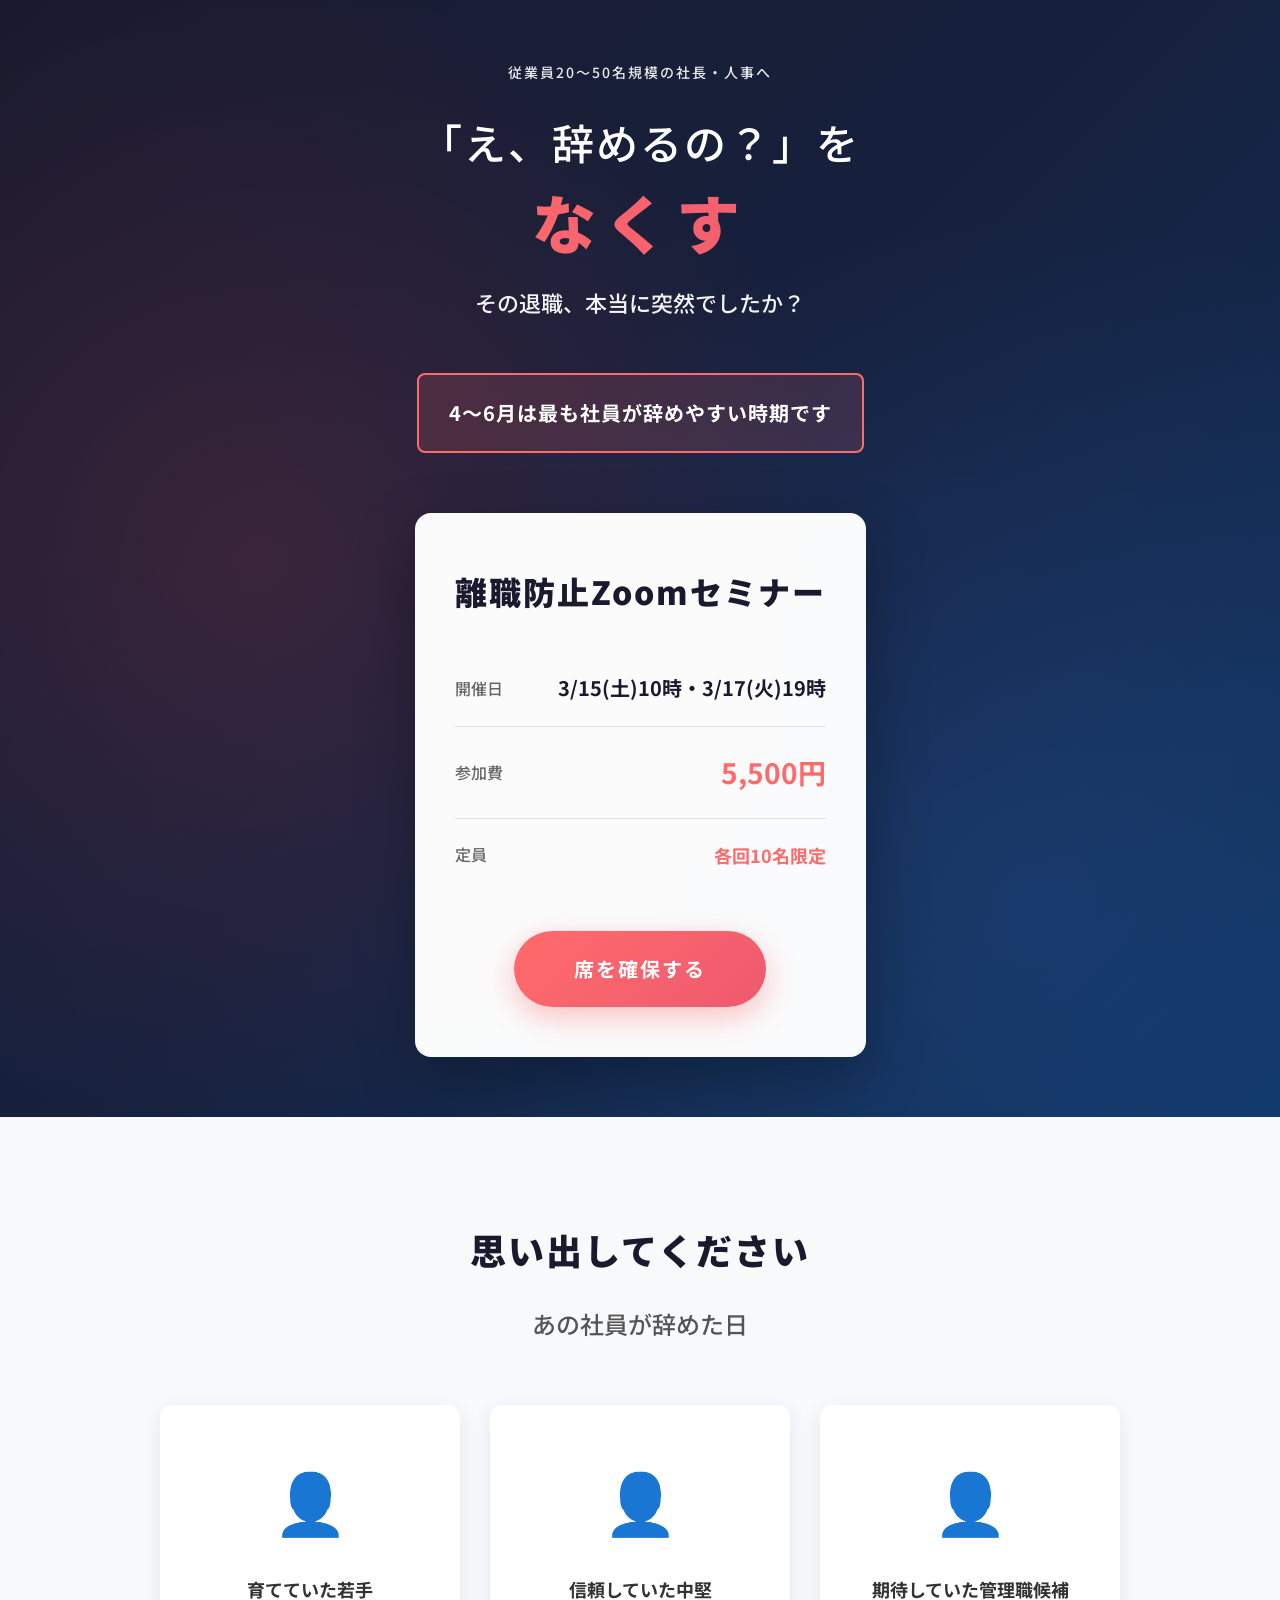
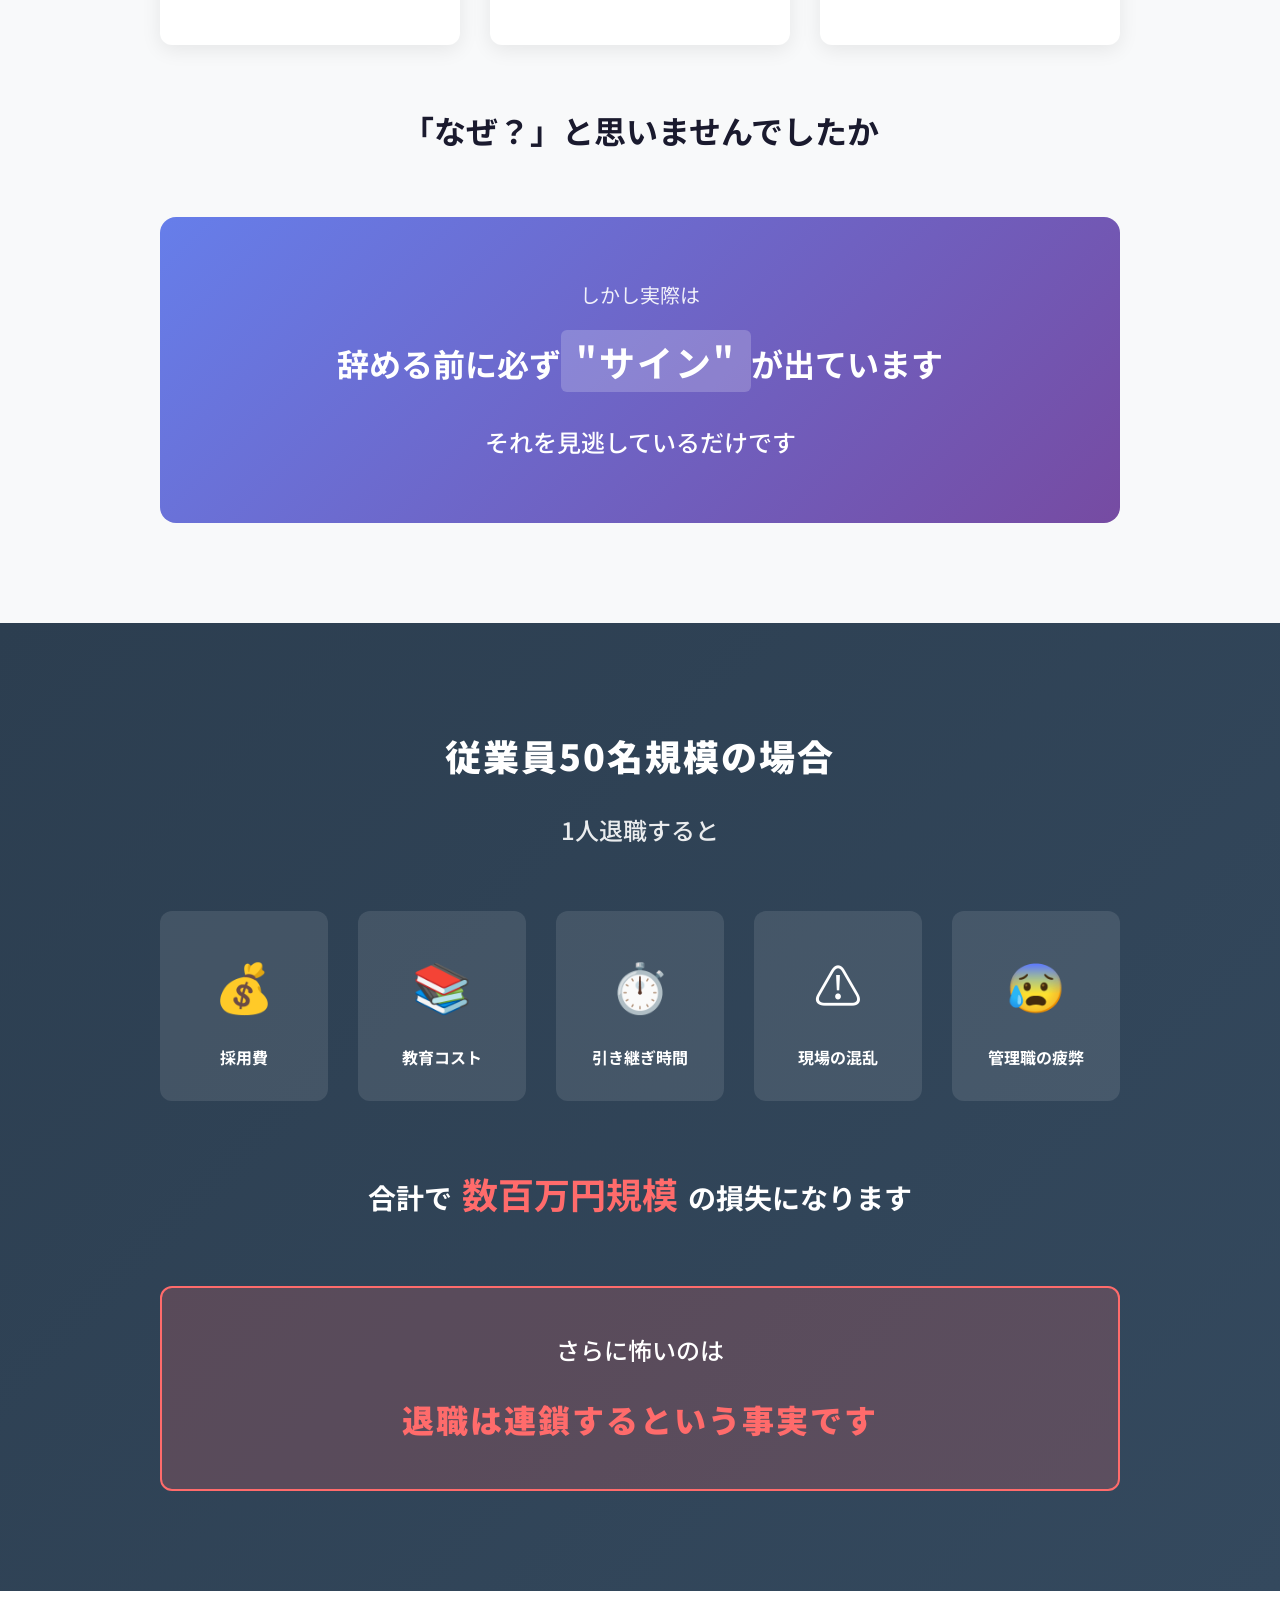
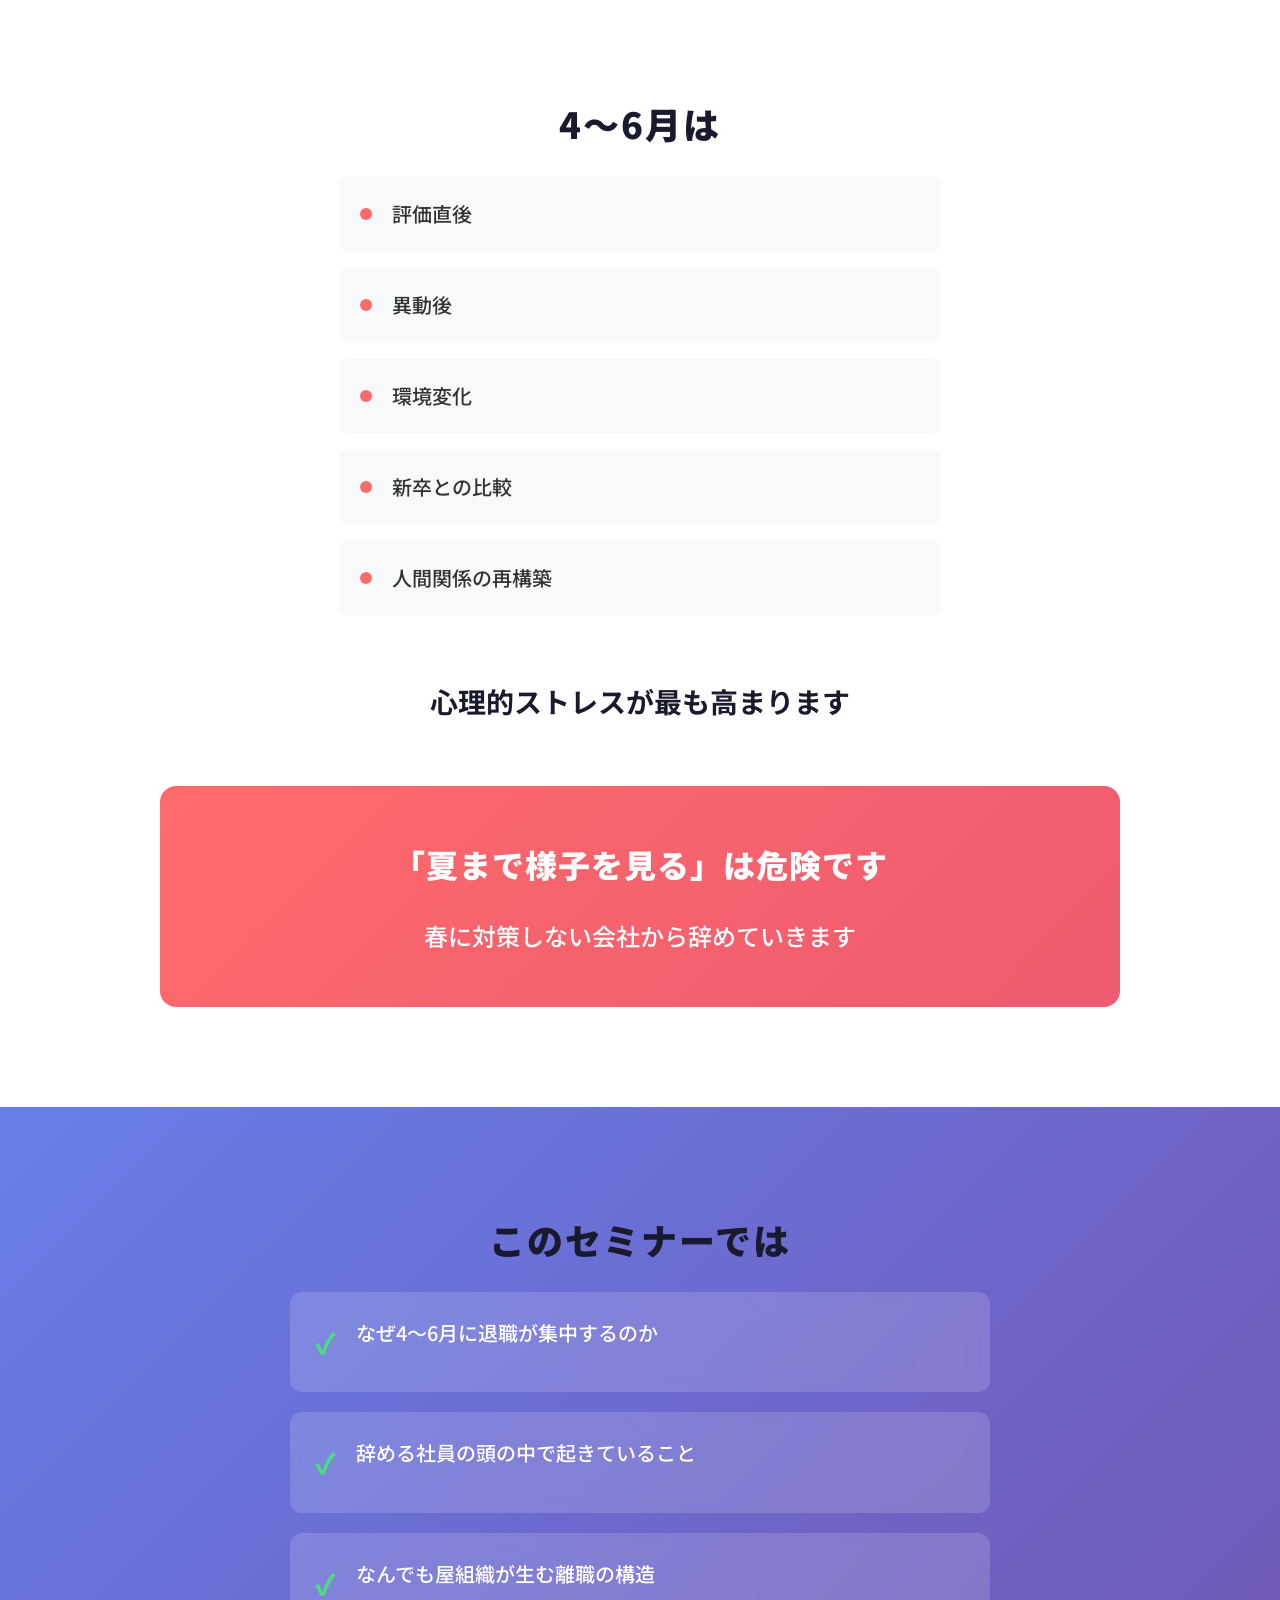
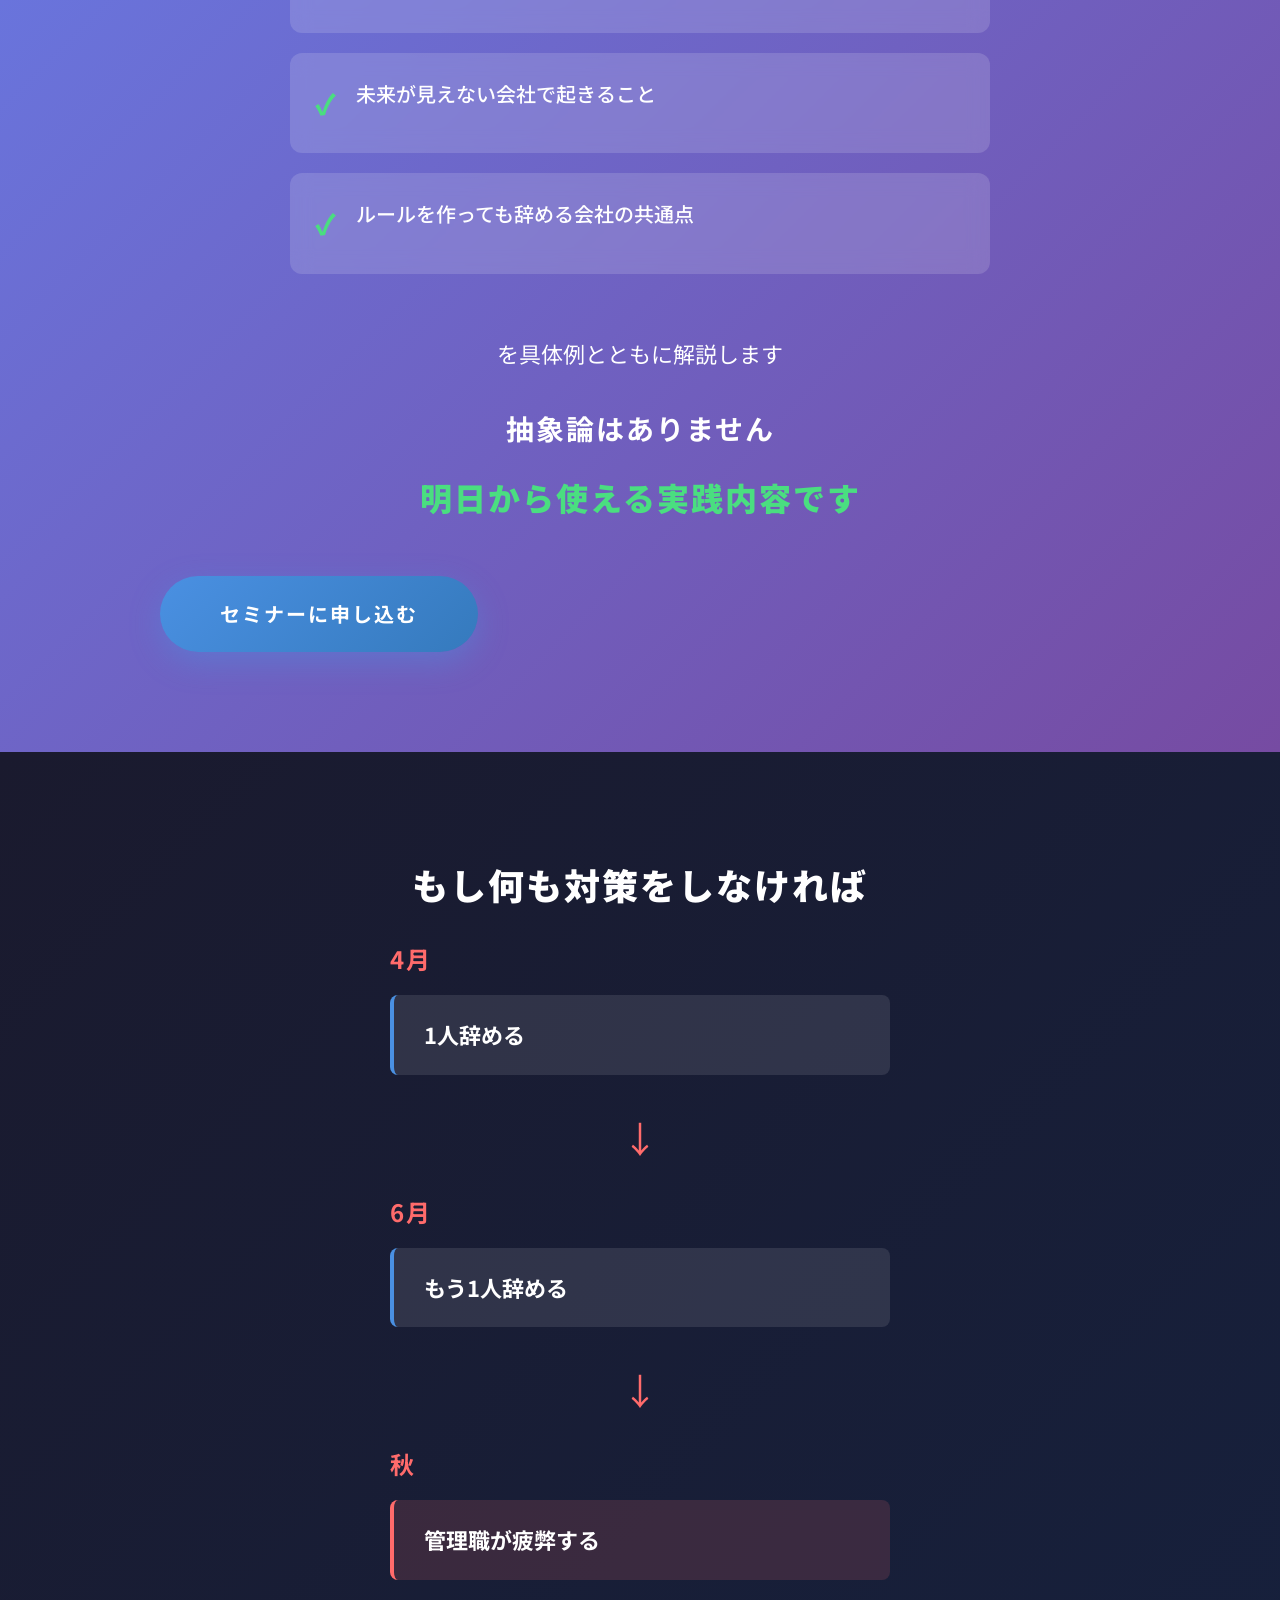
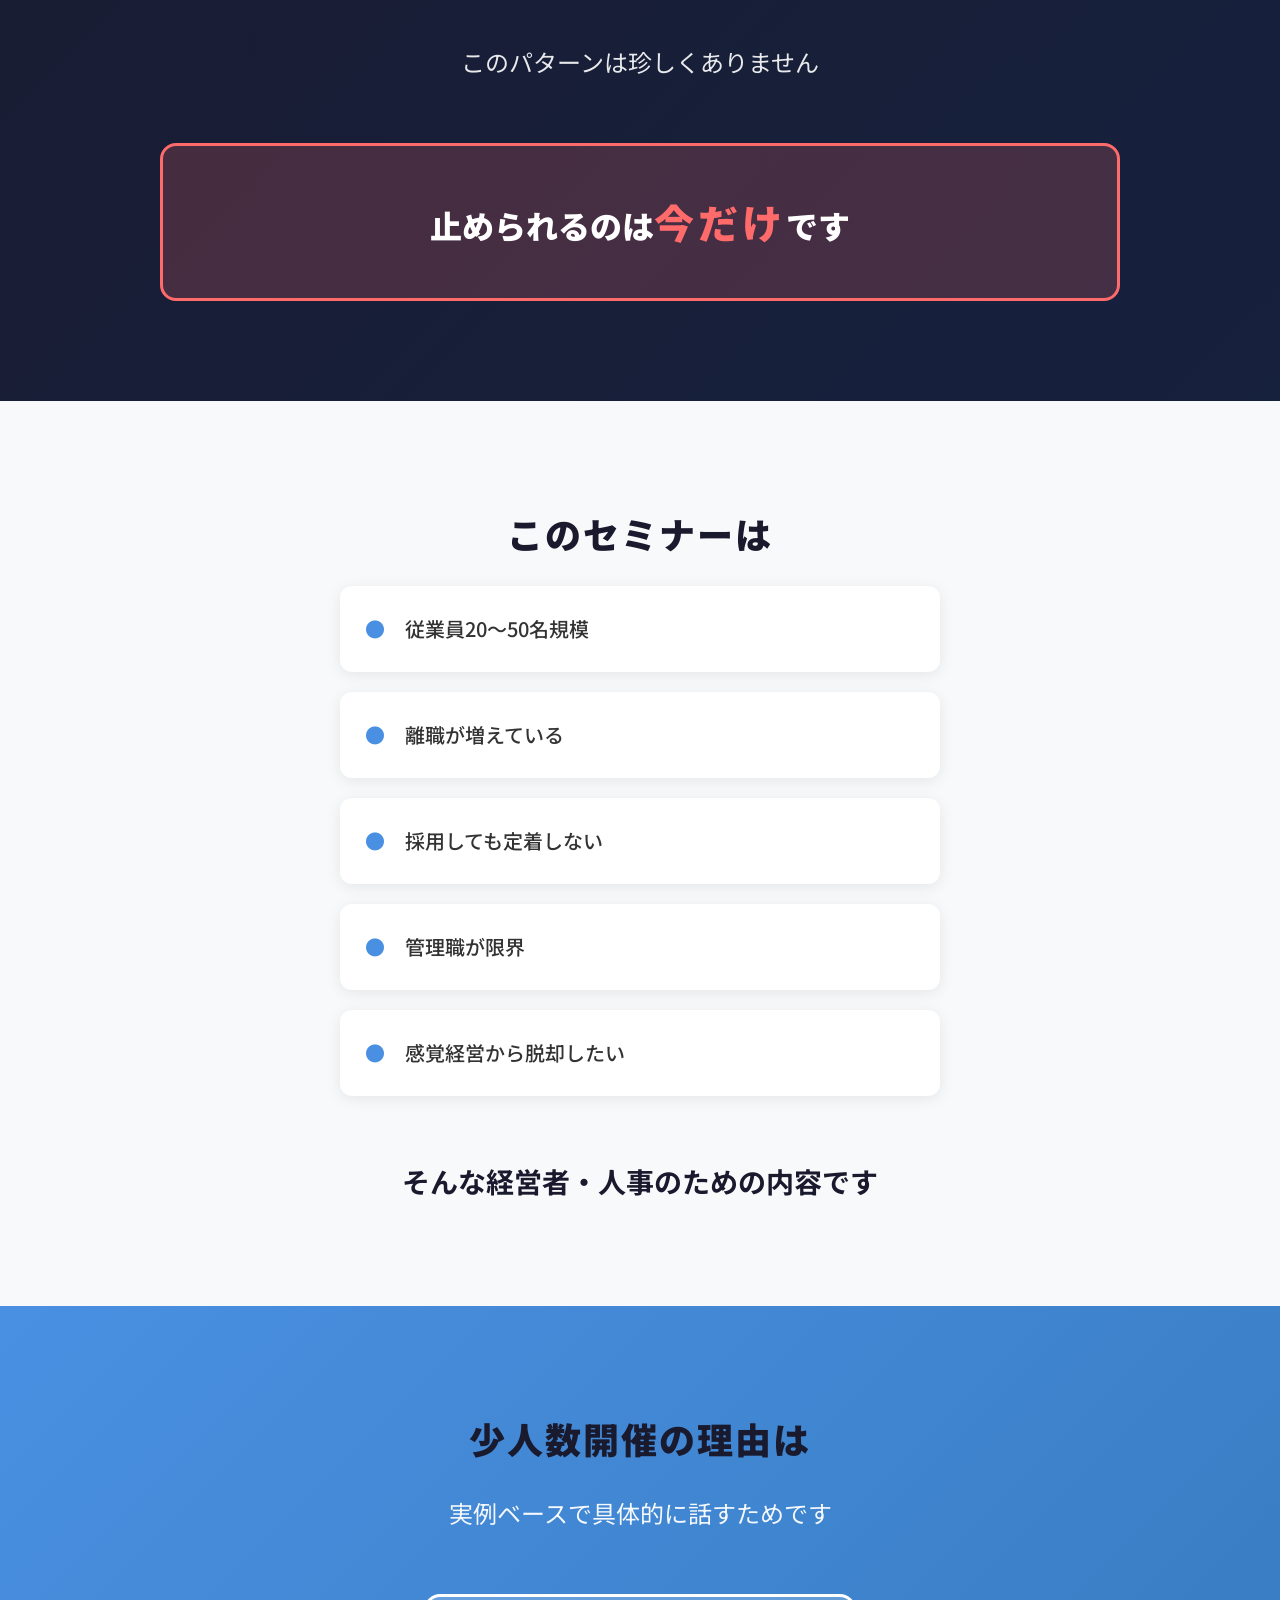
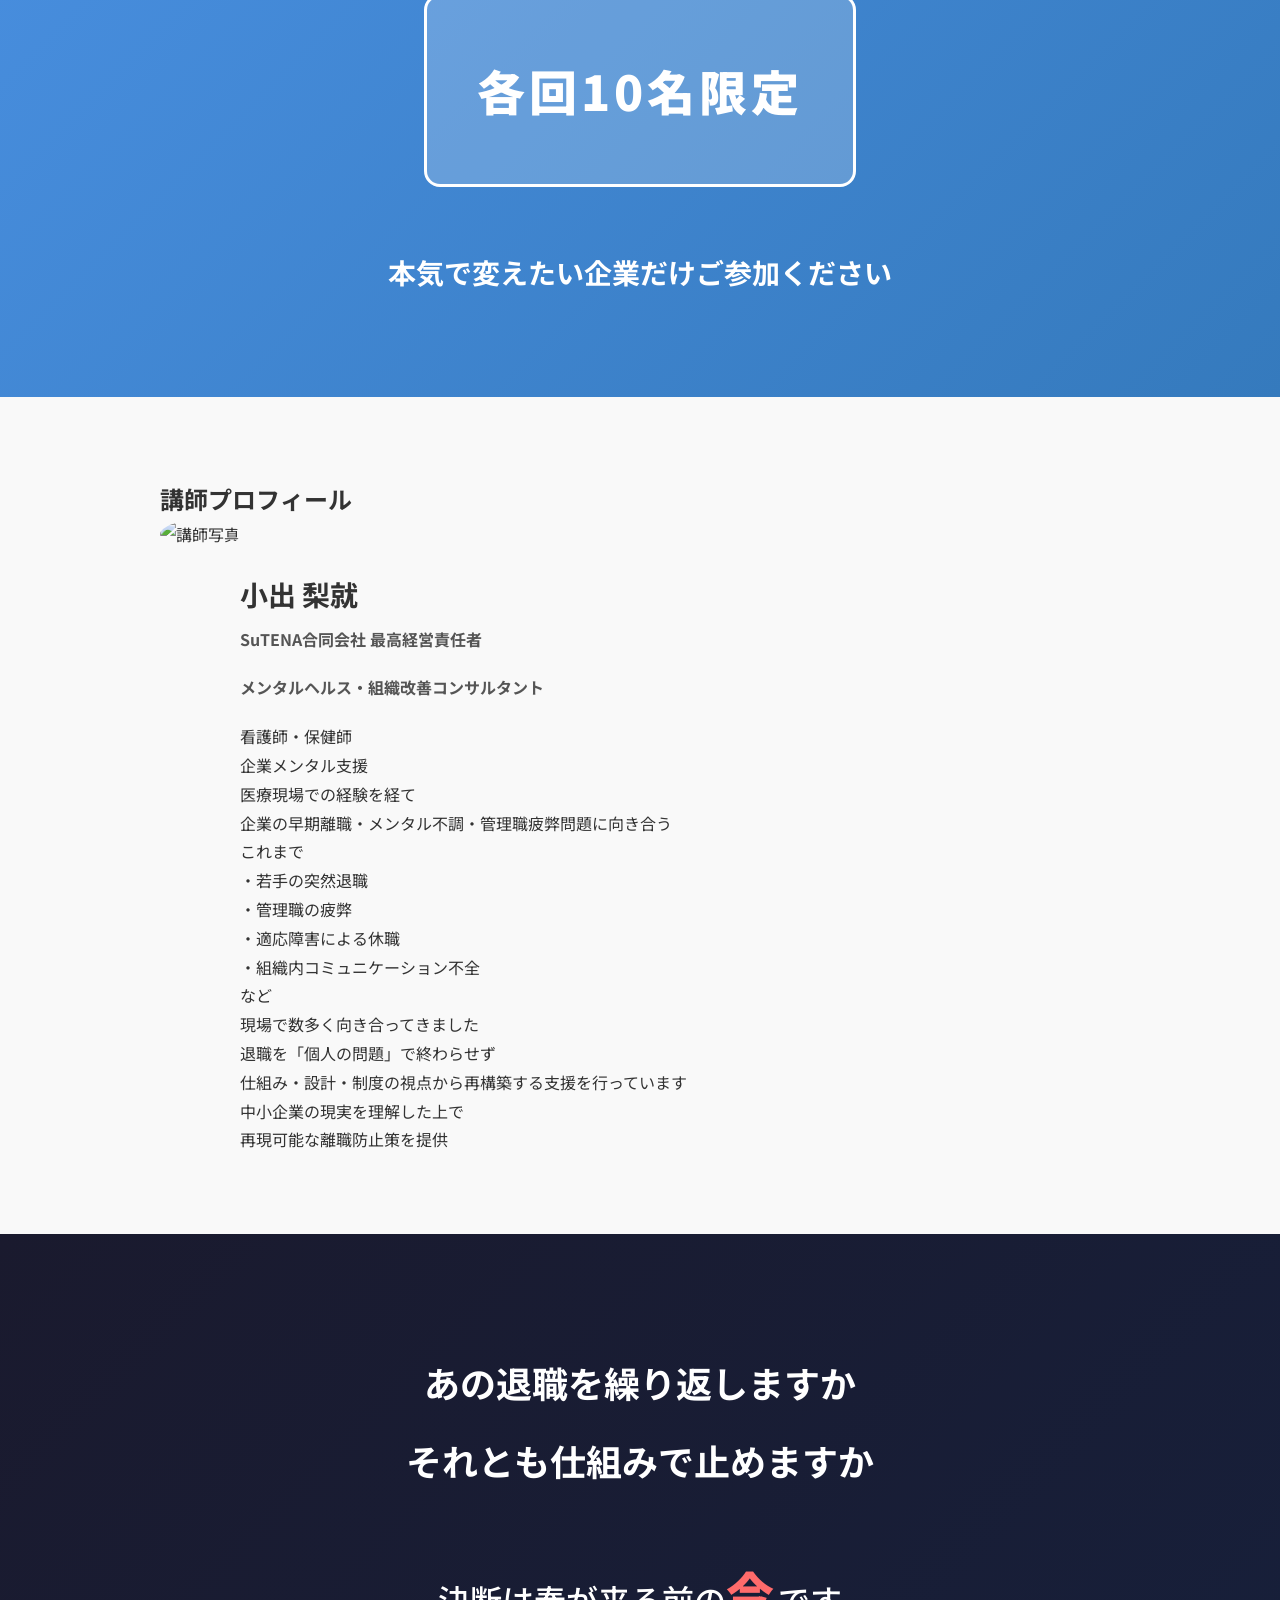
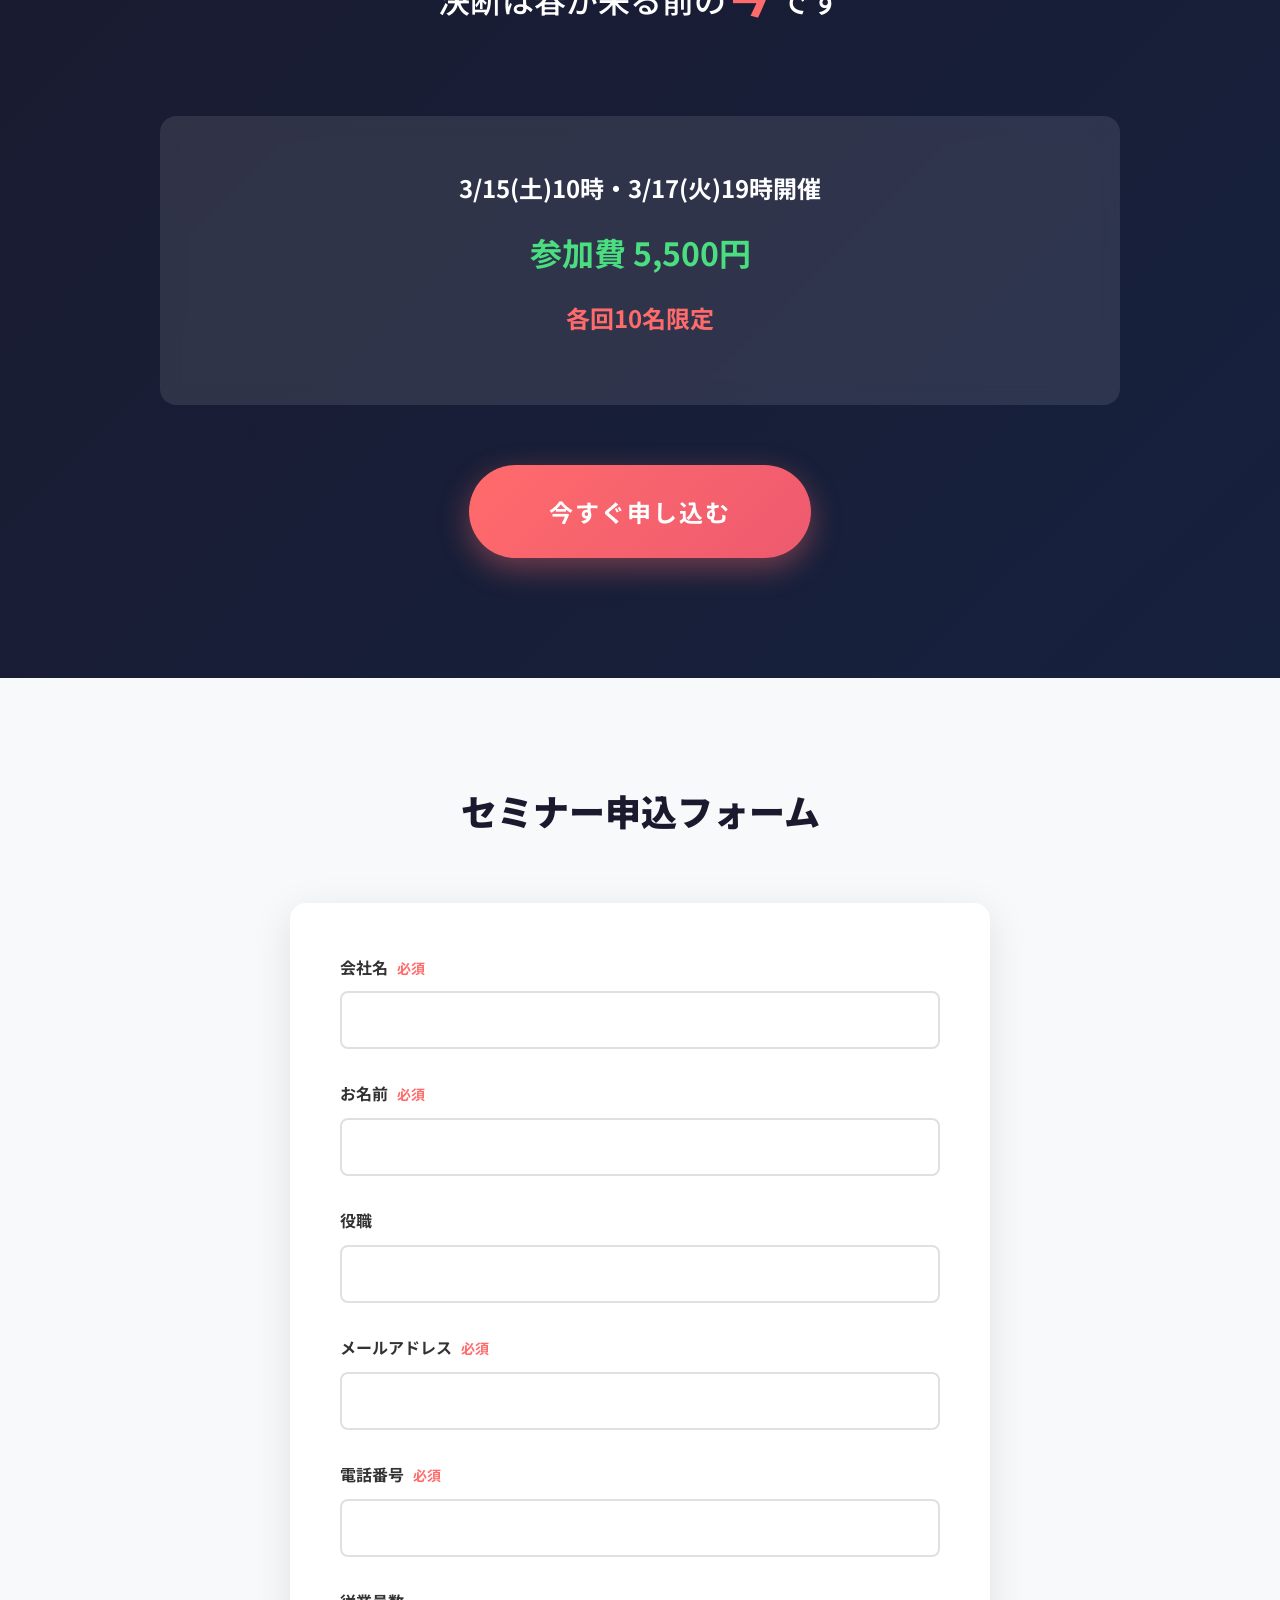
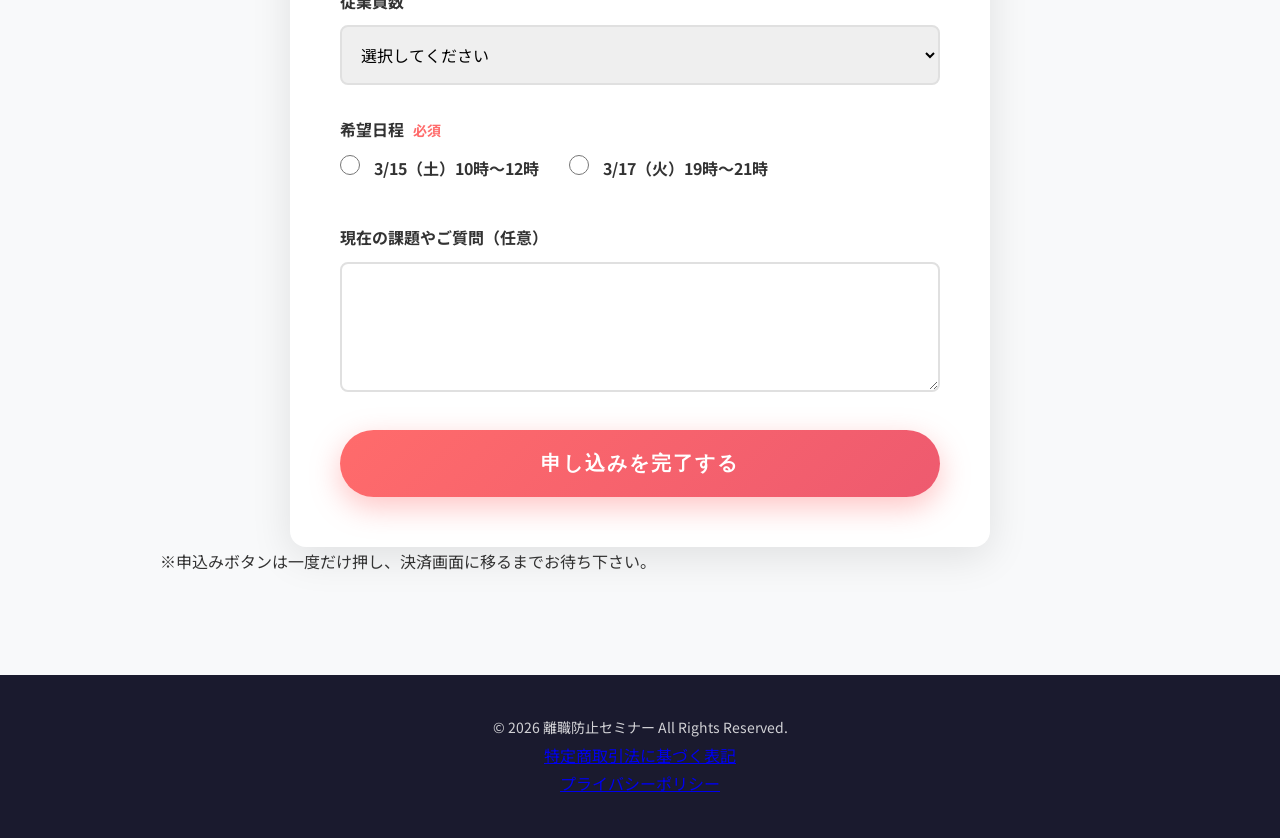
==== commit e351c1f7: "LP upload" ====
--- a/index.html
+++ b/index.html
@@ -441,10 +441,12 @@
 
                 <button type="submit" class="submit-button">申し込みを完了する</button>
 
+            </form>
+
                 <p>
                 ※申込みボタンは一度だけ押し、決済画面に移るまでお待ち下さい。
                 </p>
-            </form>
+
             <script>
             document.getElementById("applicationForm").addEventListener("submit", function(e) {
                e.preventDefault();
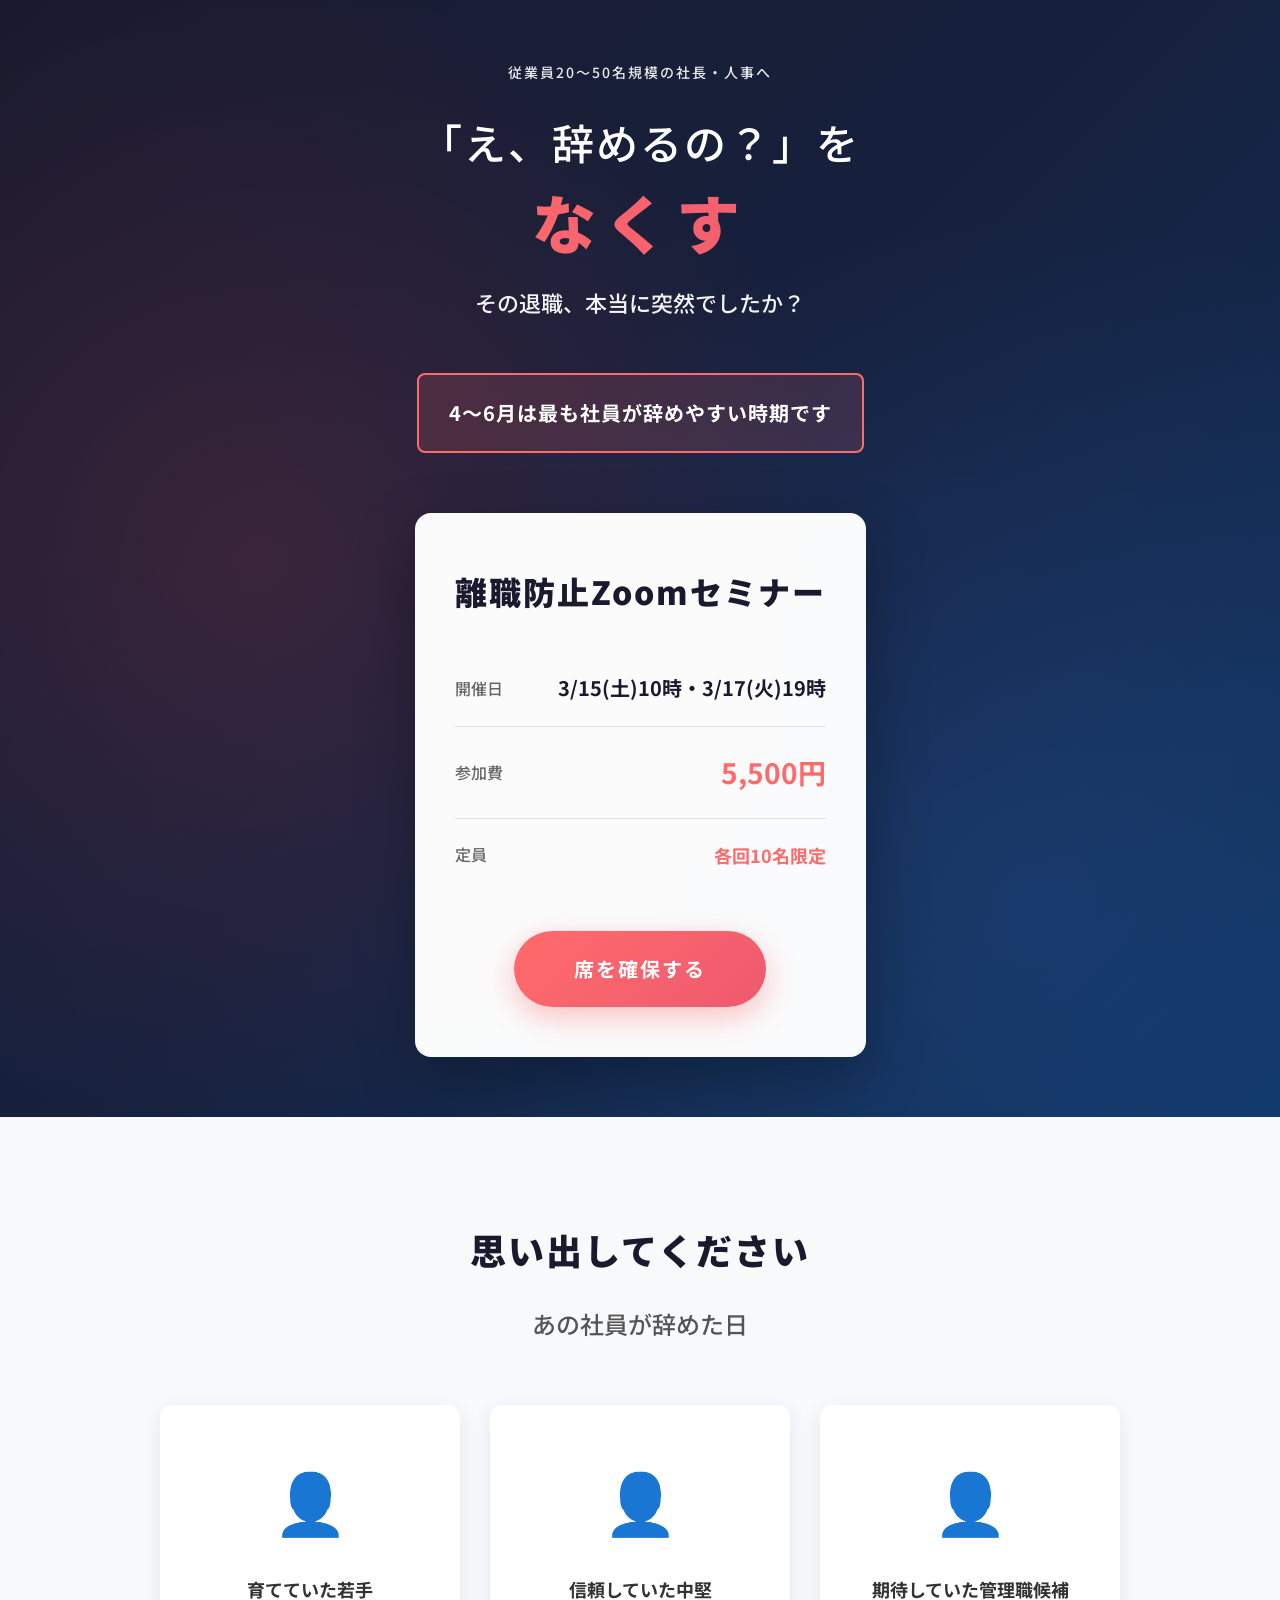
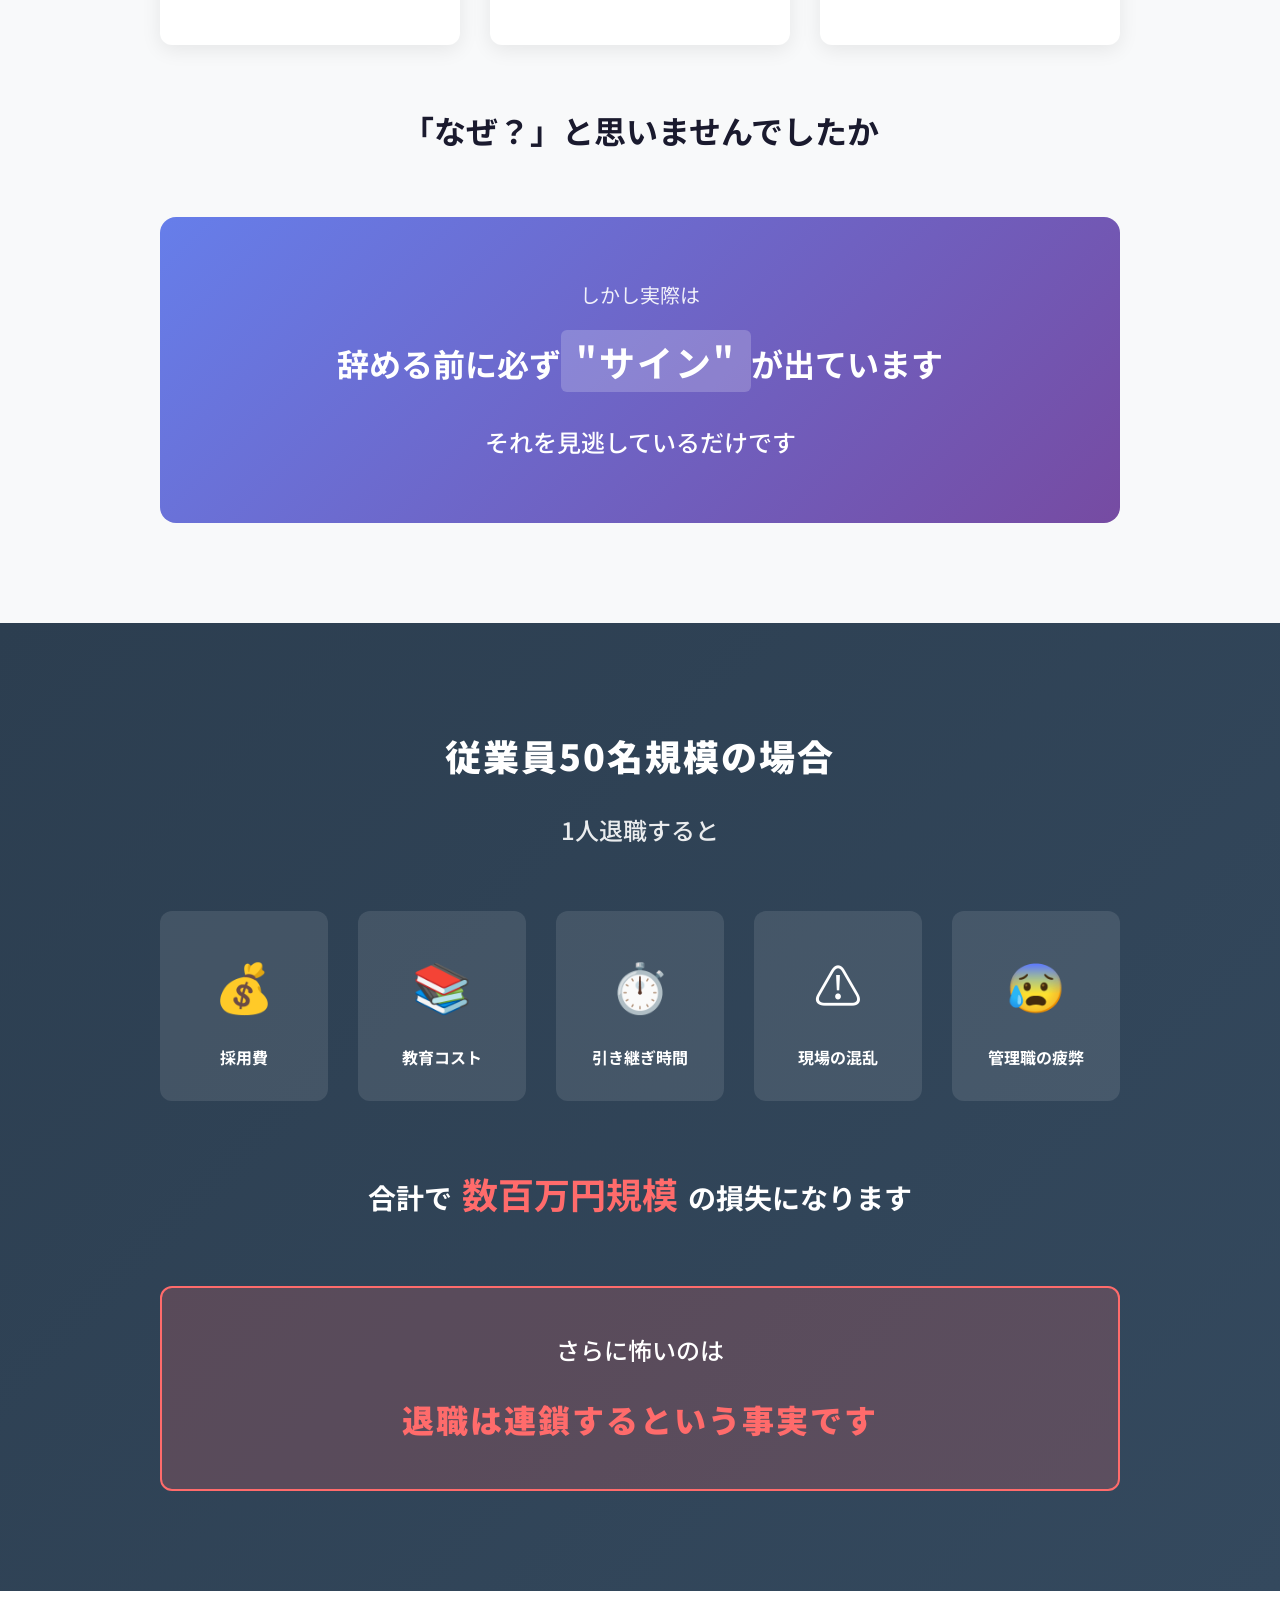
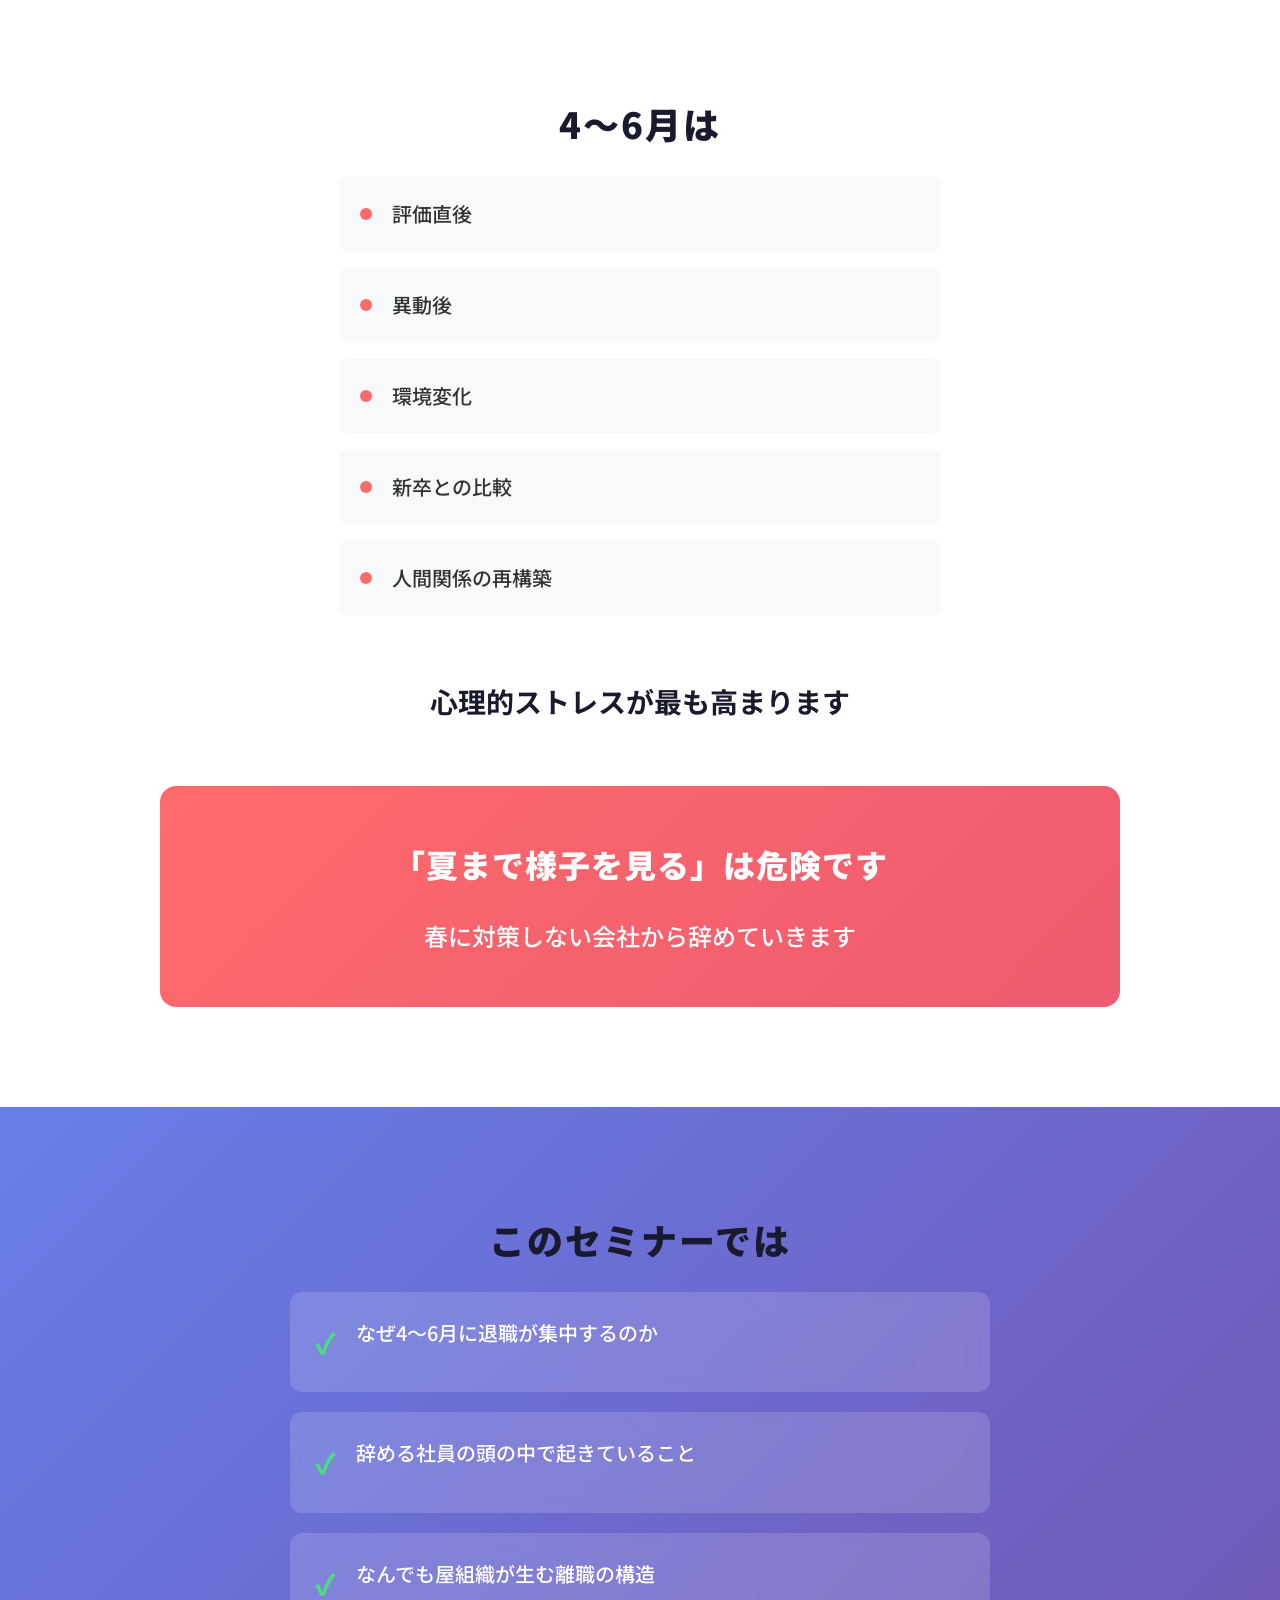
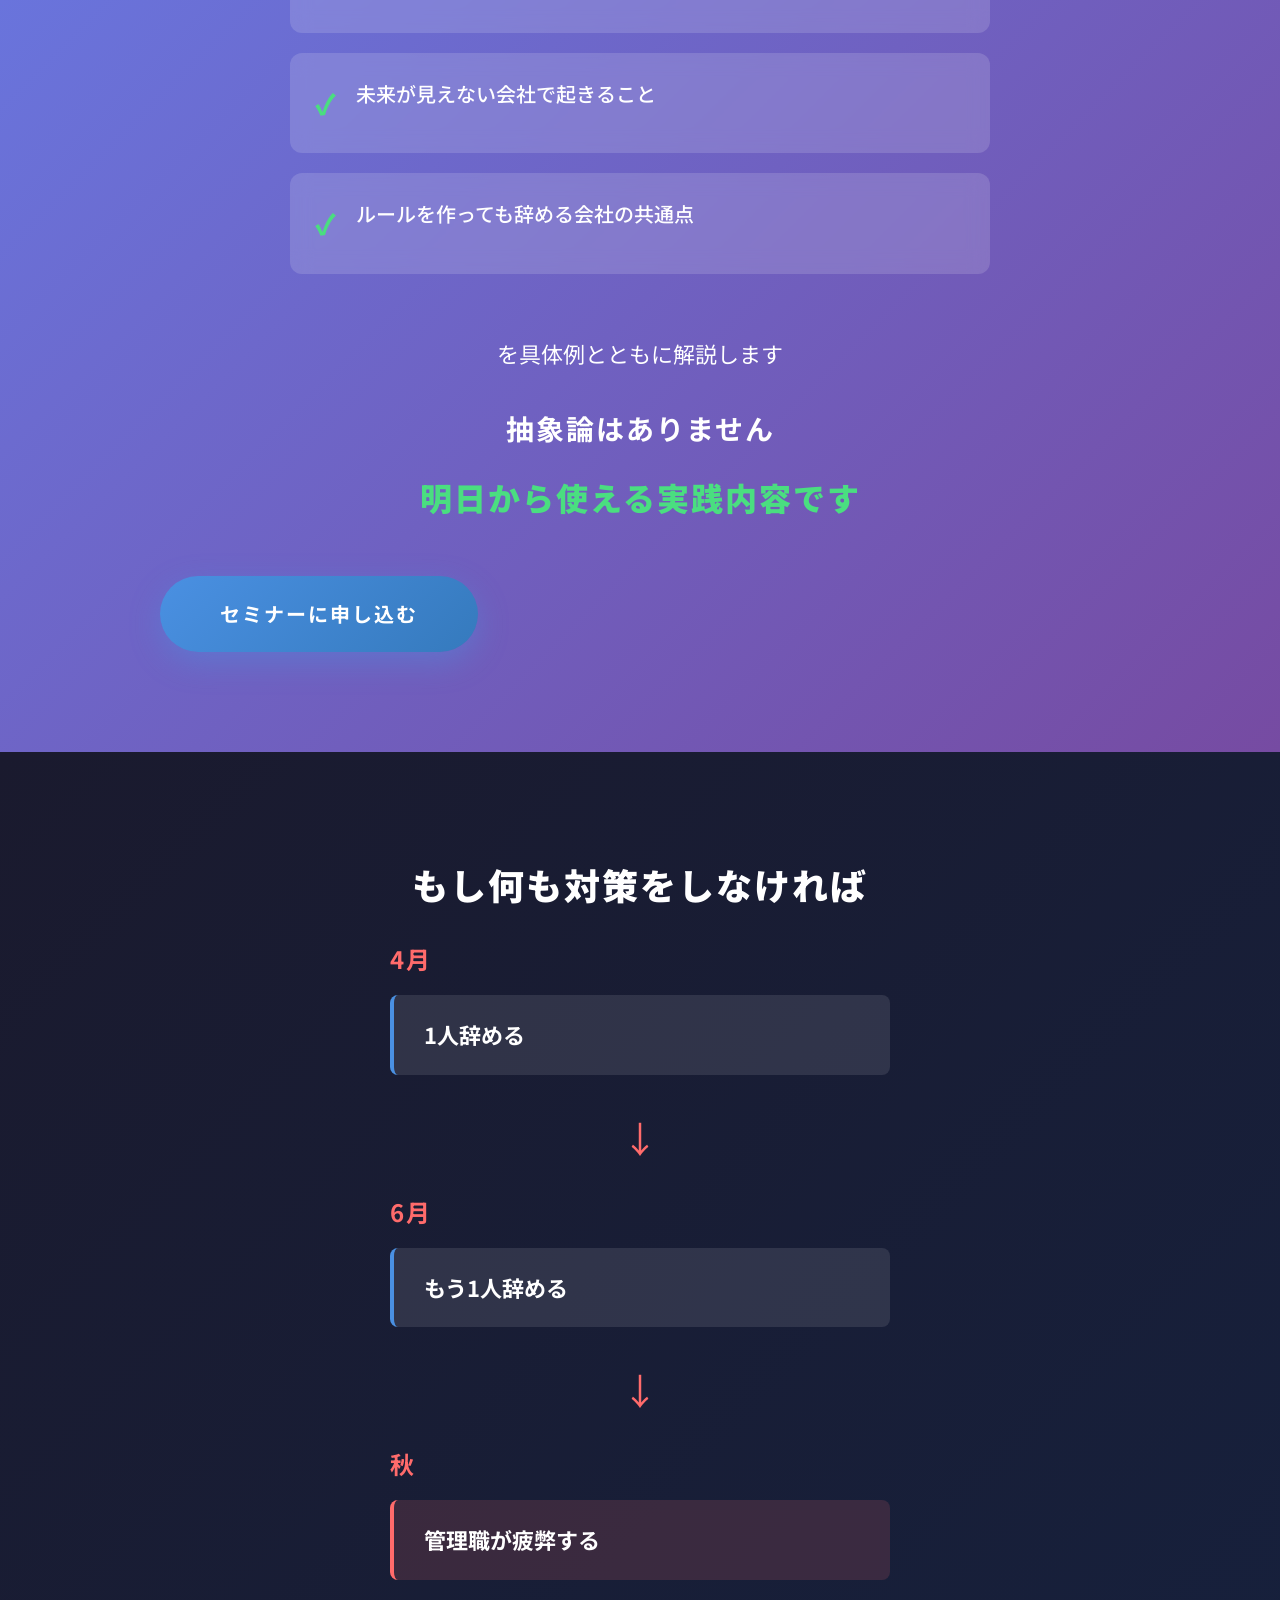
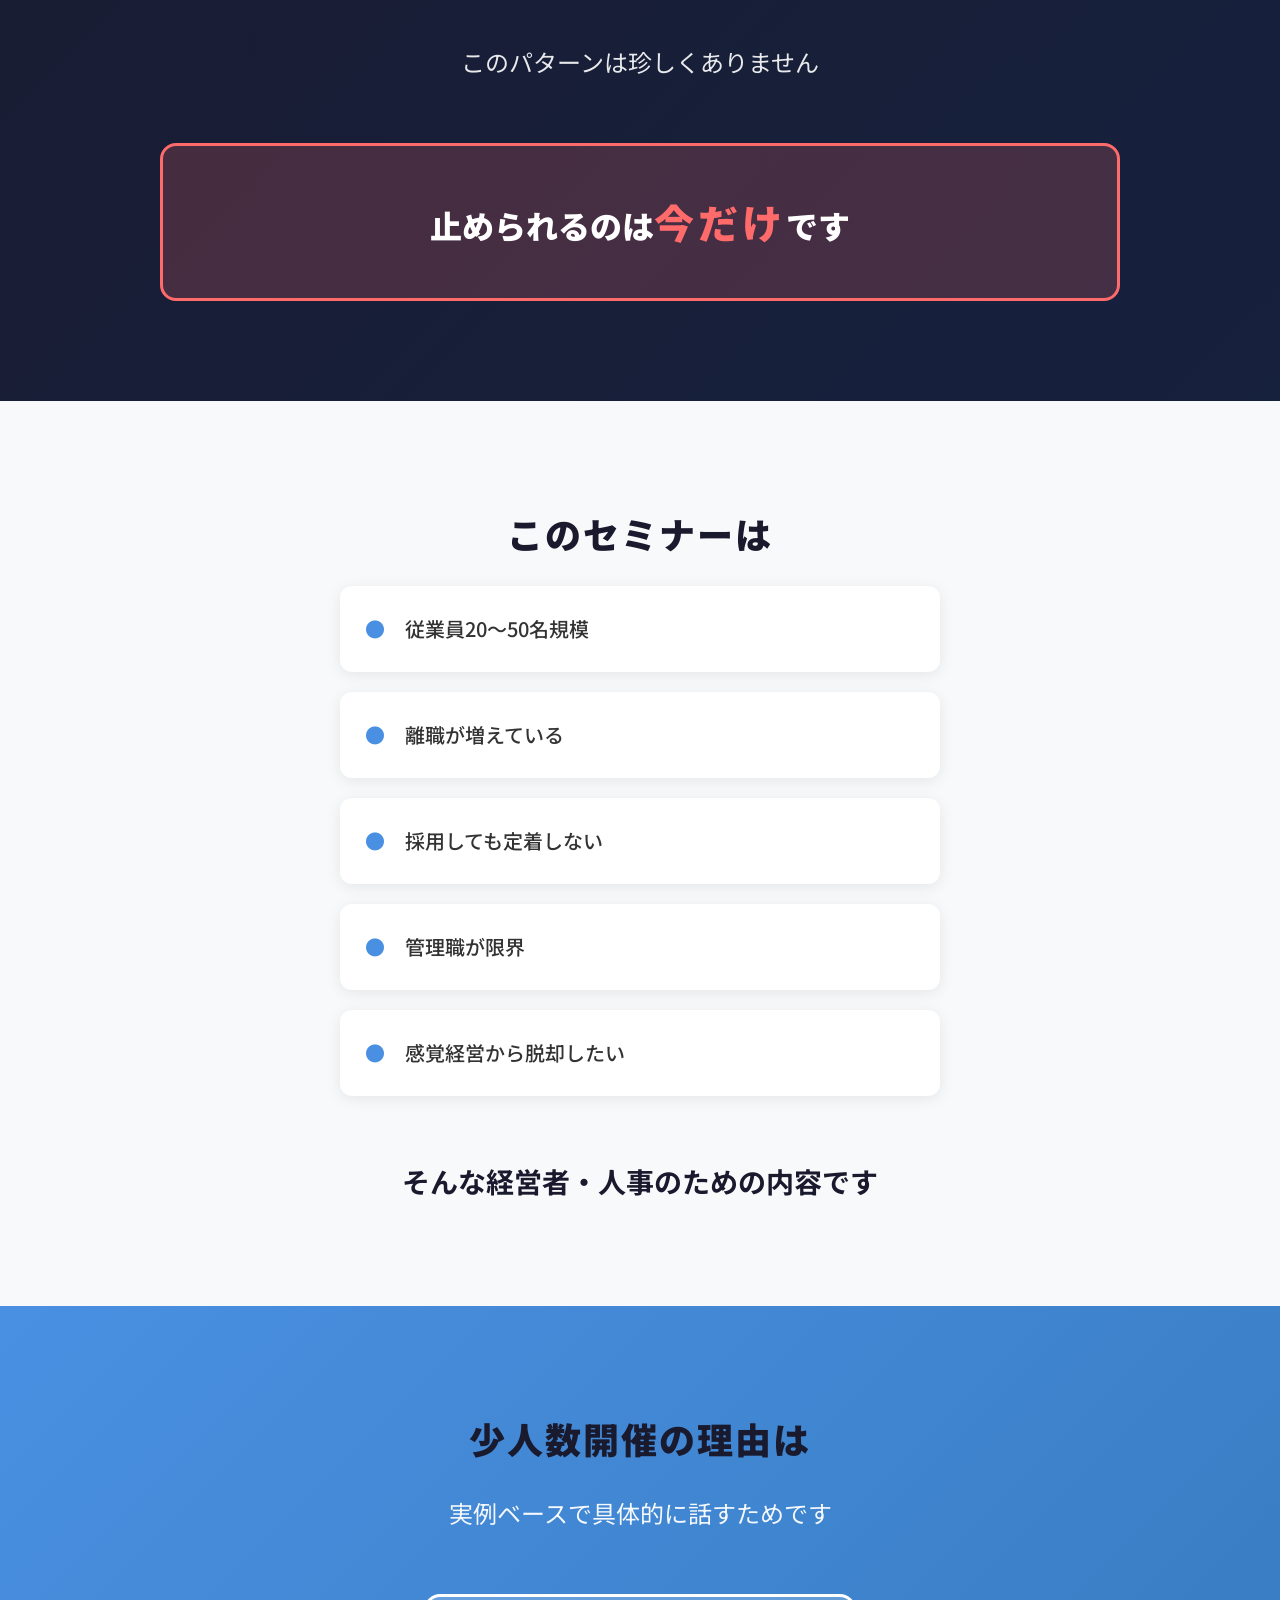
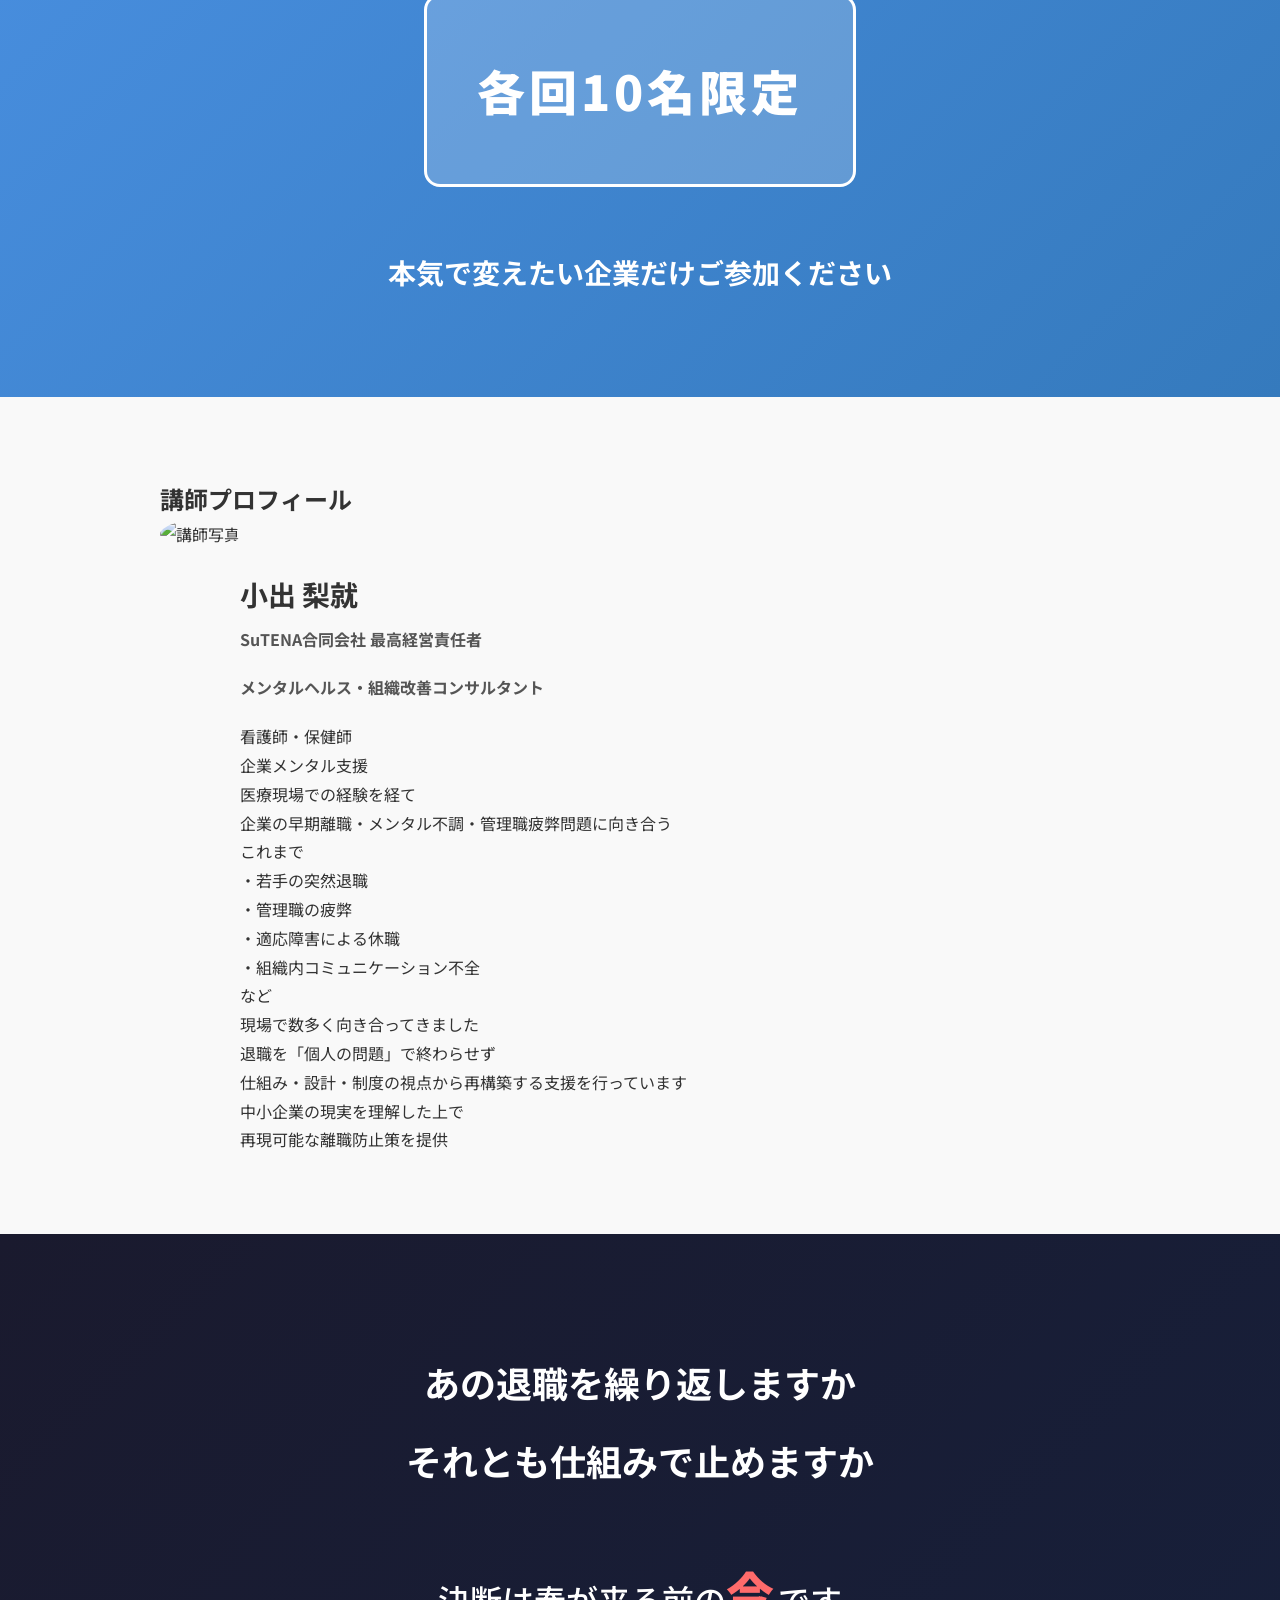
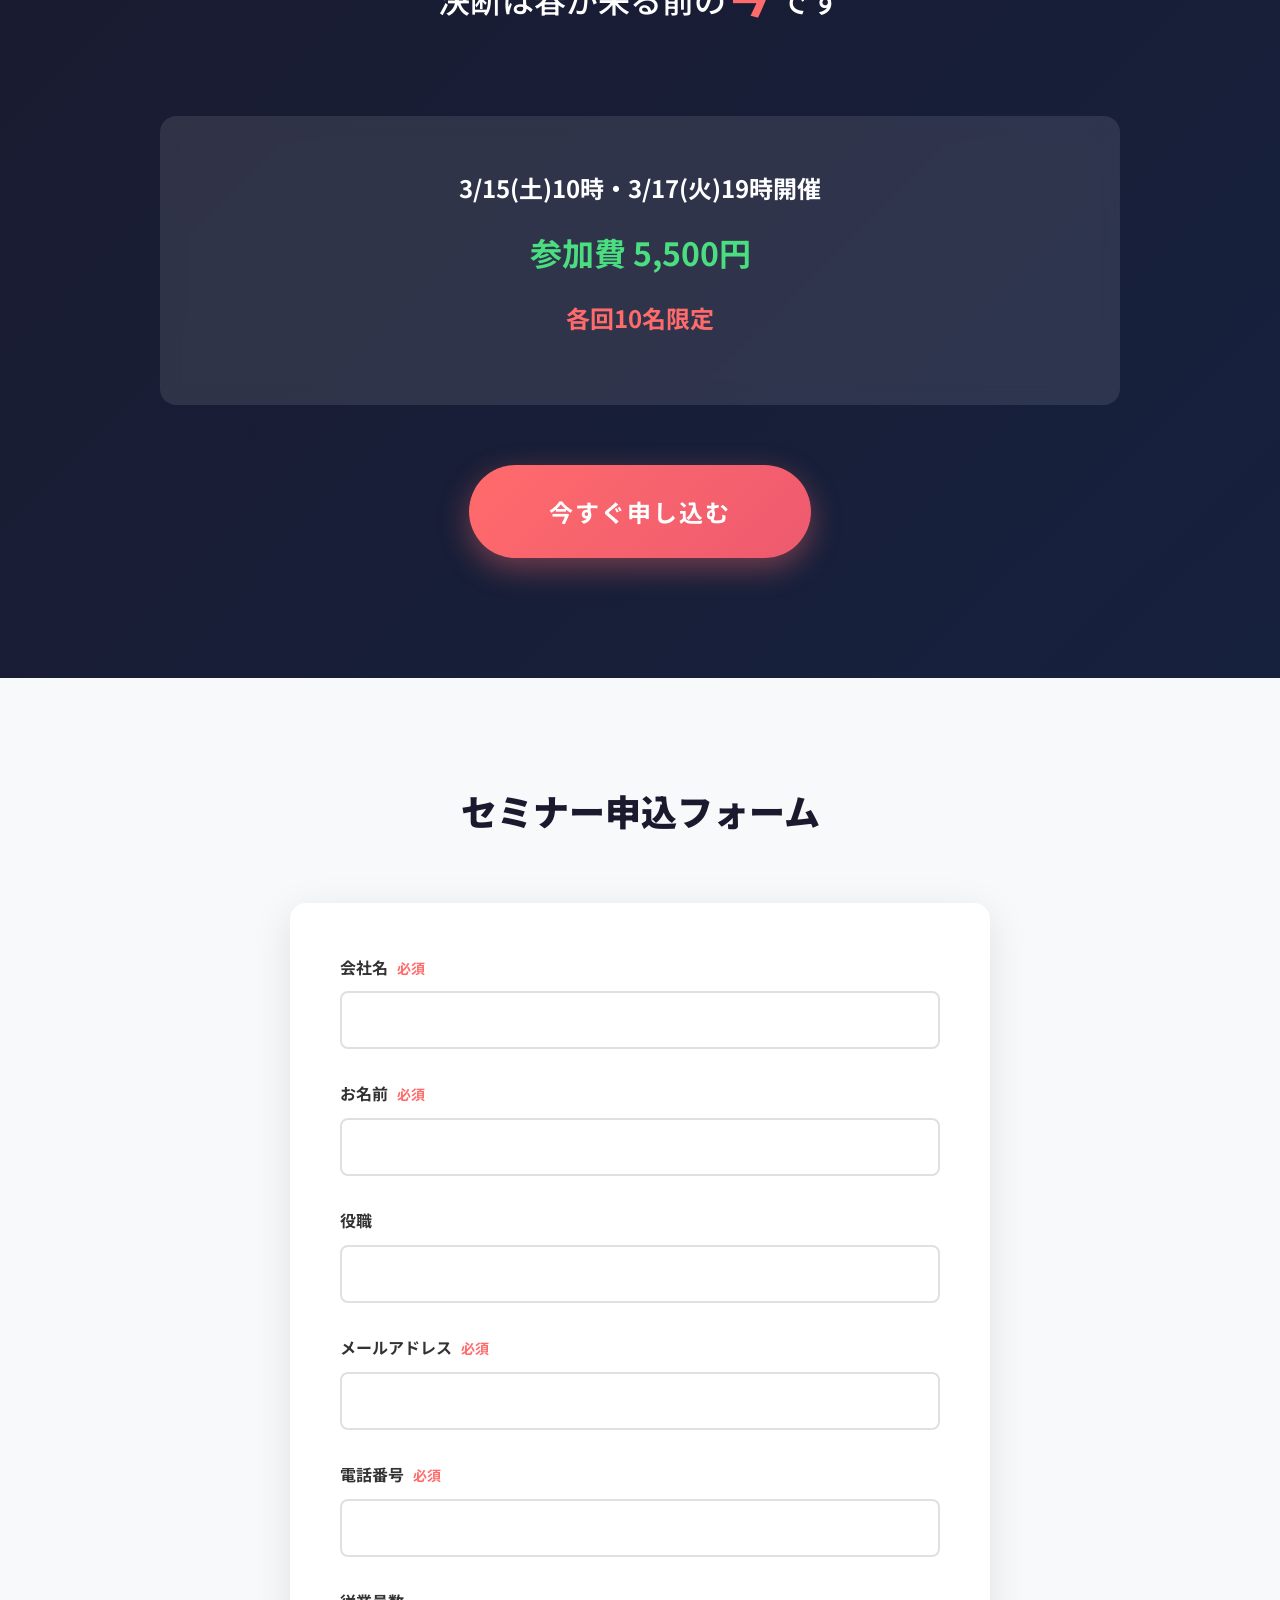
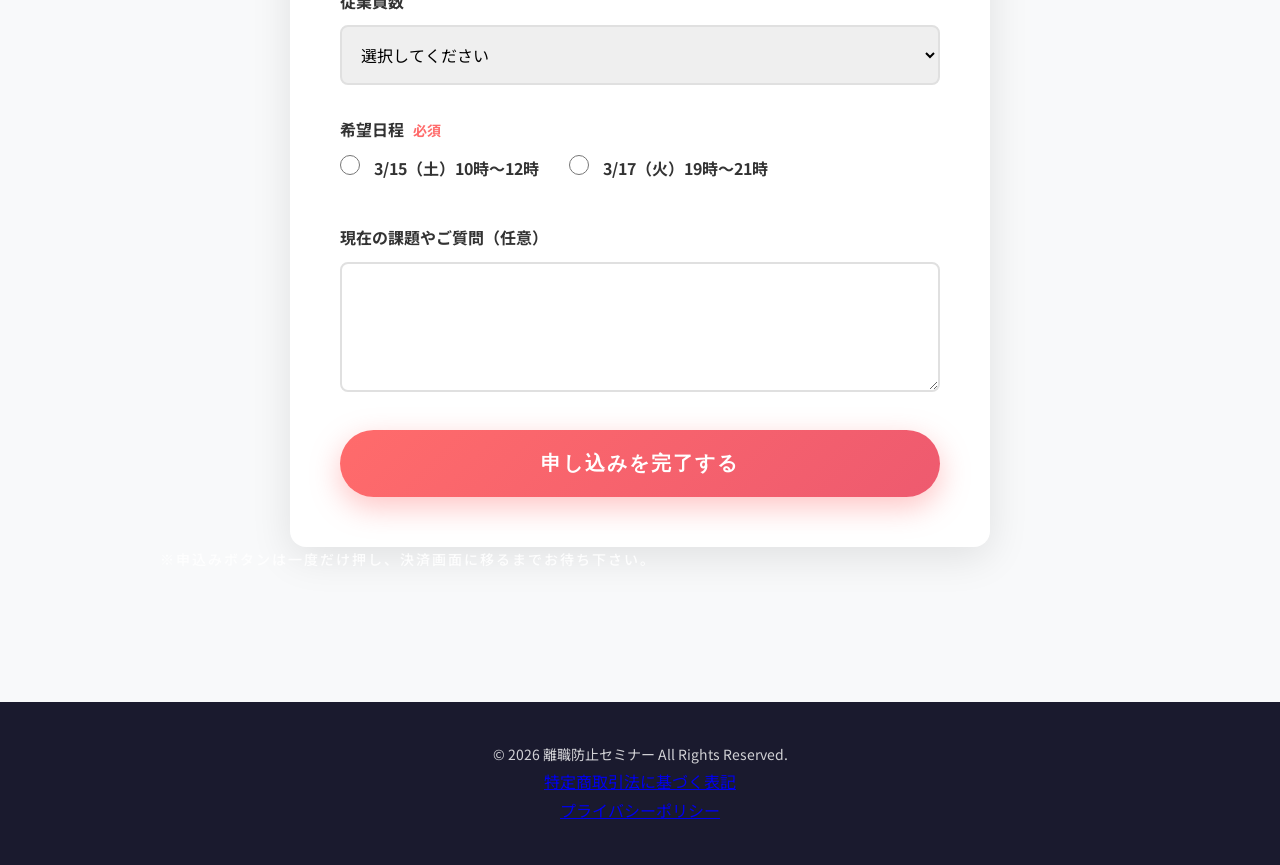
==== commit 0333ec74: "LP upload" ====
--- a/index.html
+++ b/index.html
@@ -442,10 +442,10 @@
                 <button type="submit" class="submit-button">申し込みを完了する</button>
 
             </form>
-
-                <p>
-                ※申込みボタンは一度だけ押し、決済画面に移るまでお待ち下さい。
-                </p>
+ 
+            <div class="catch-copy">
+                <p class="pre-title">※申込みボタンは一度だけ押し、決済画面に移るまでお待ち下さい。</p>
+            </div>
 
             <script>
             document.getElementById("applicationForm").addEventListener("submit", function(e) {
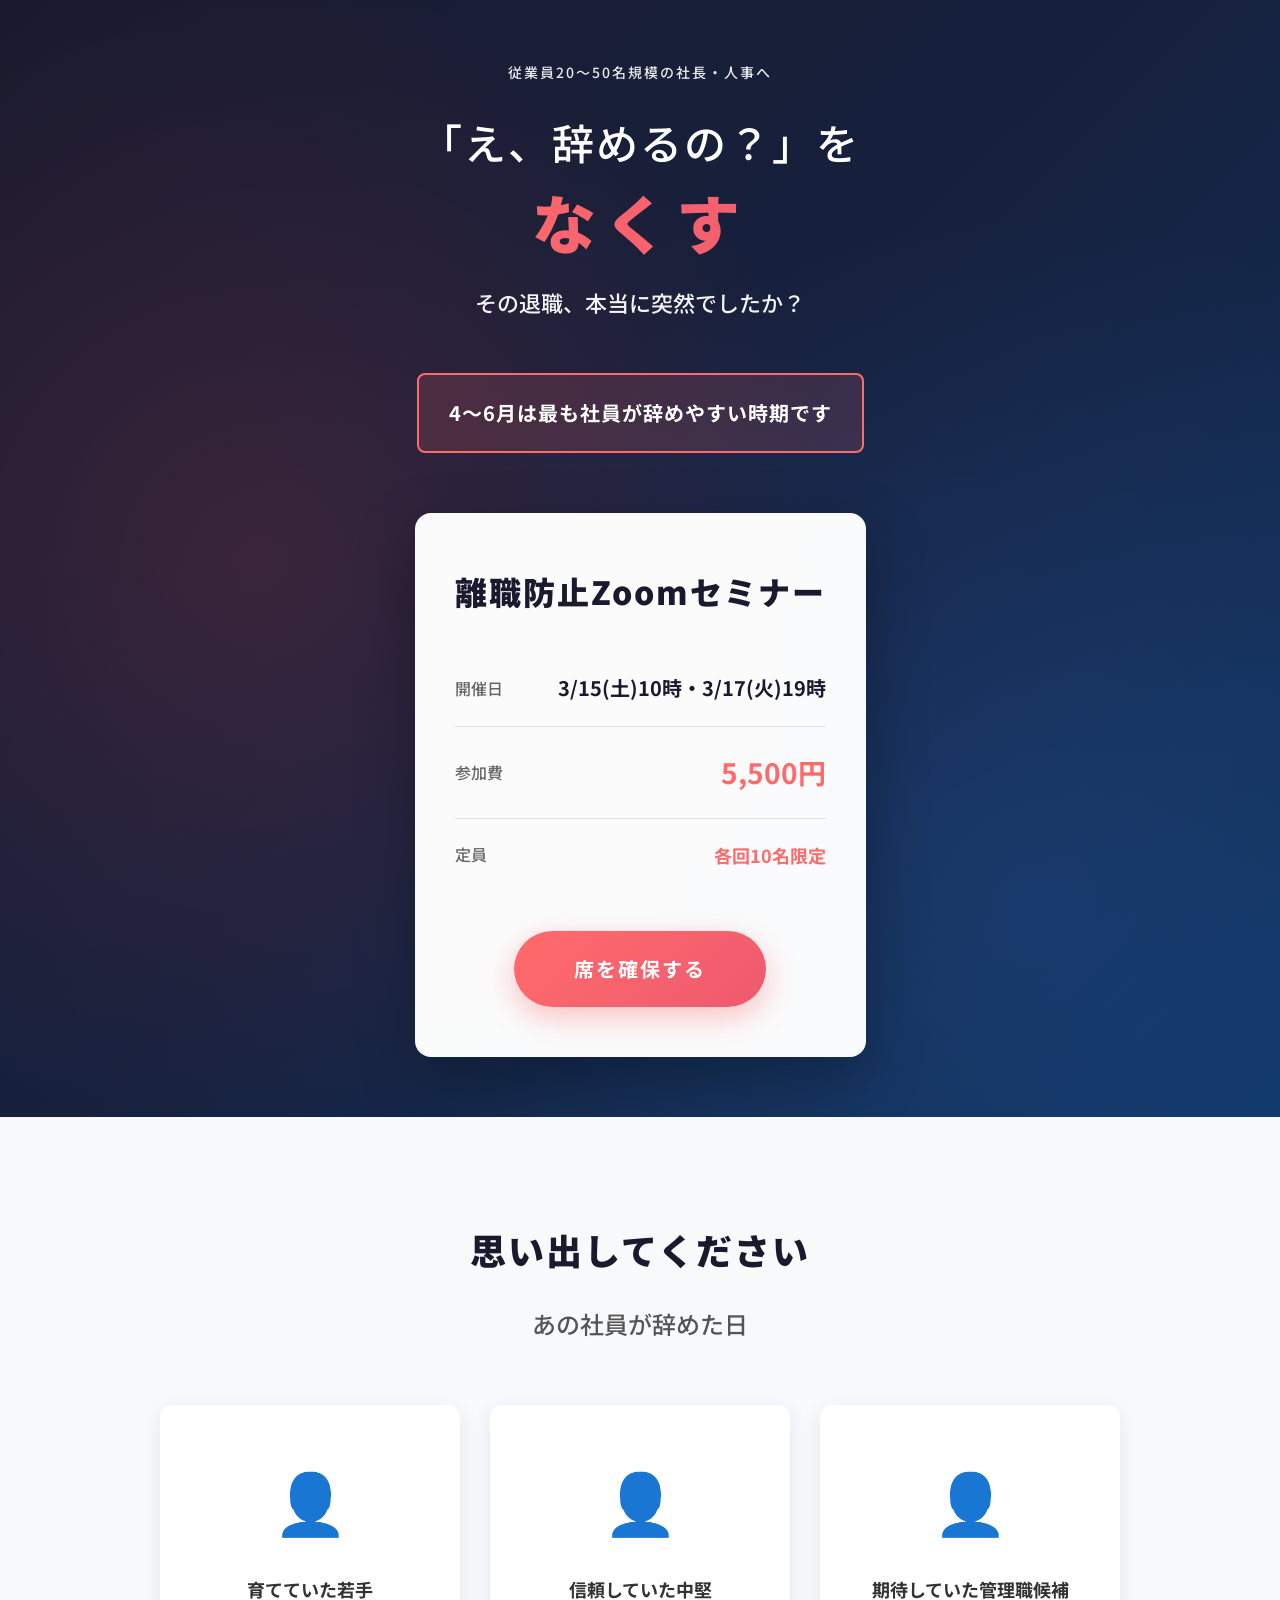
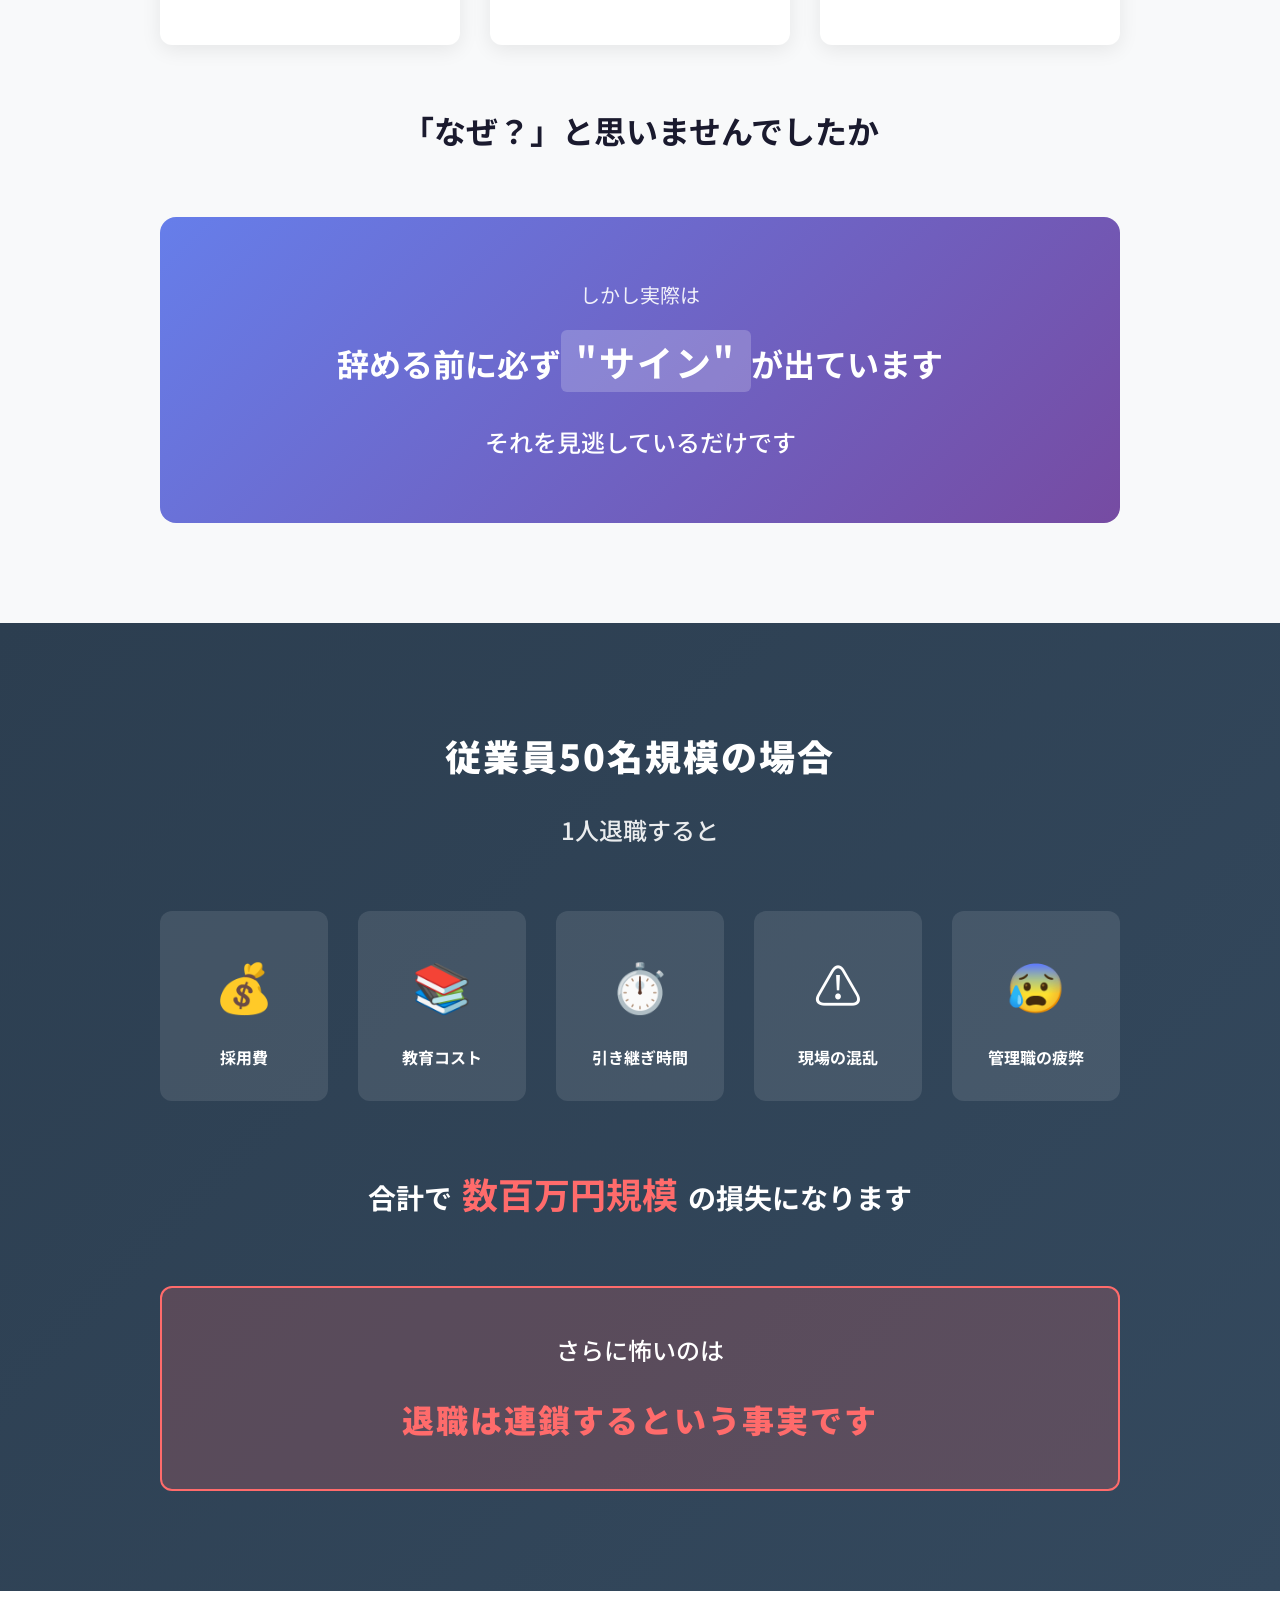
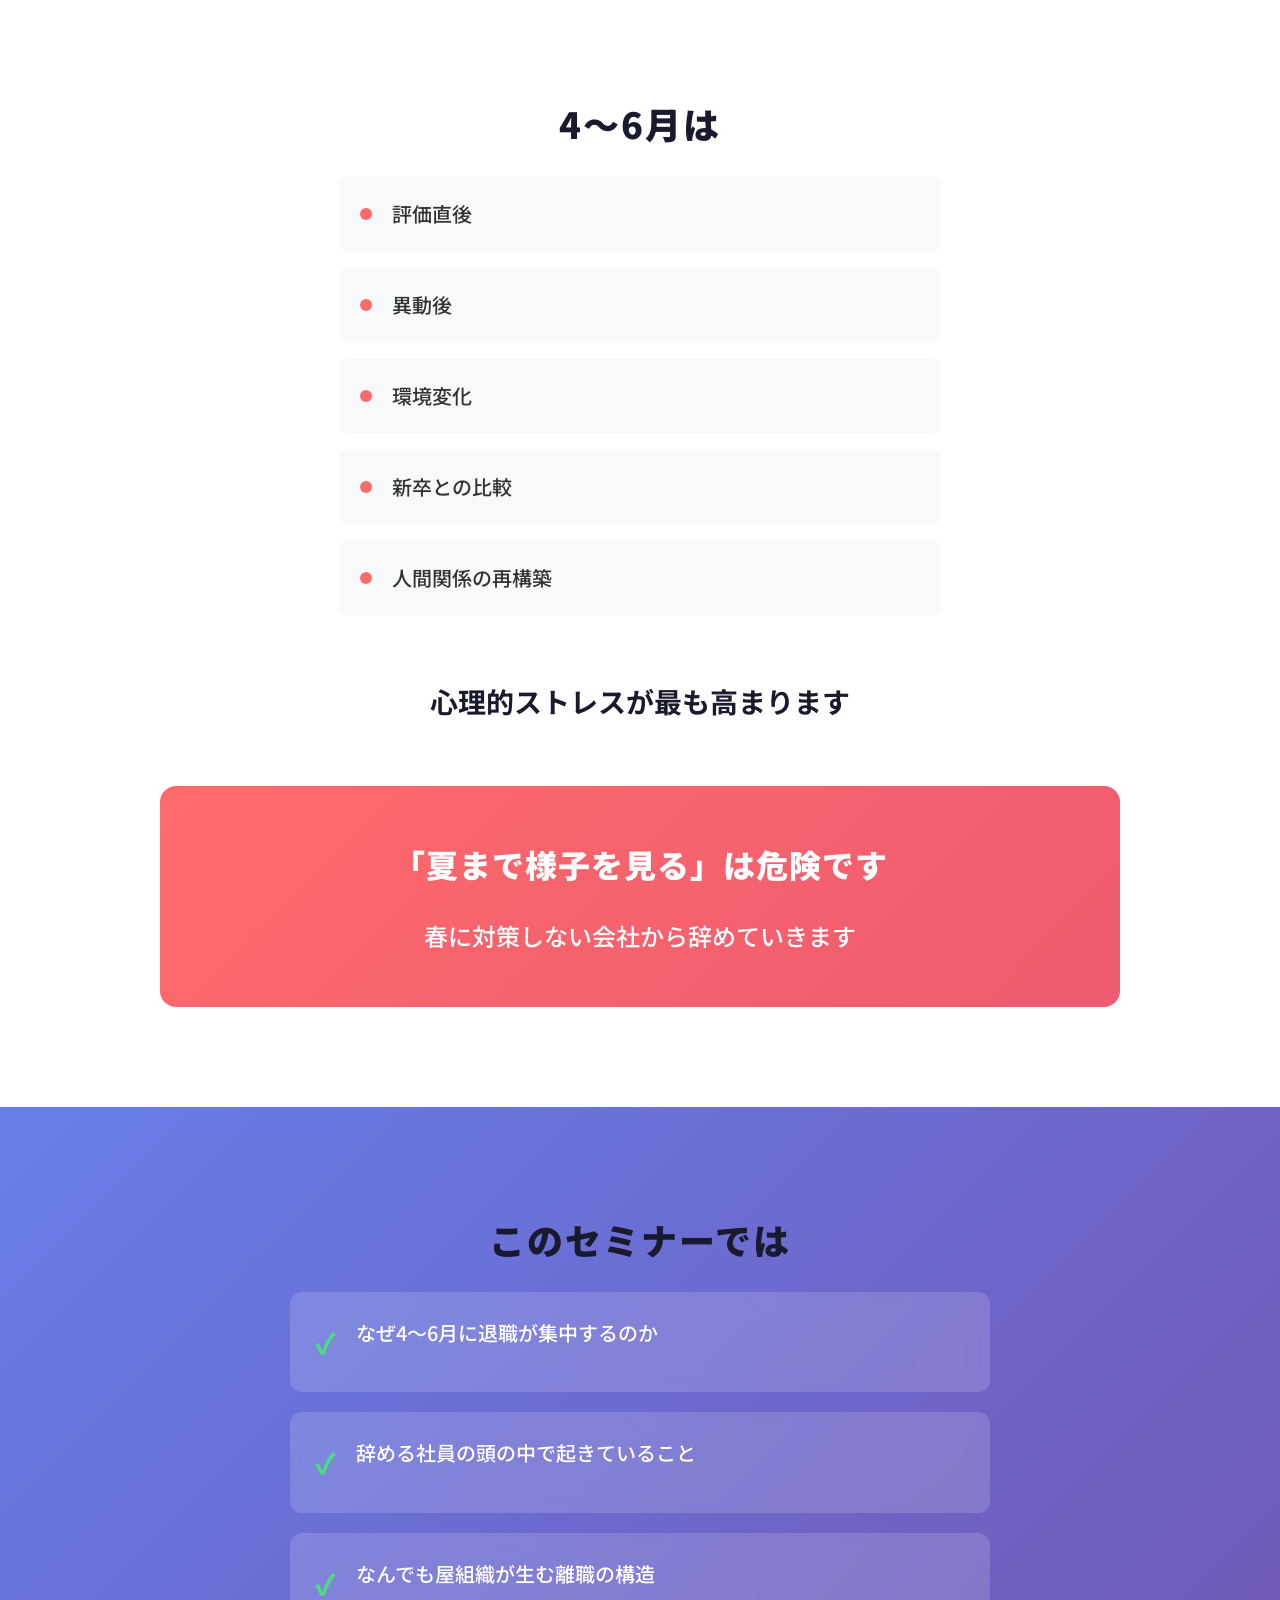
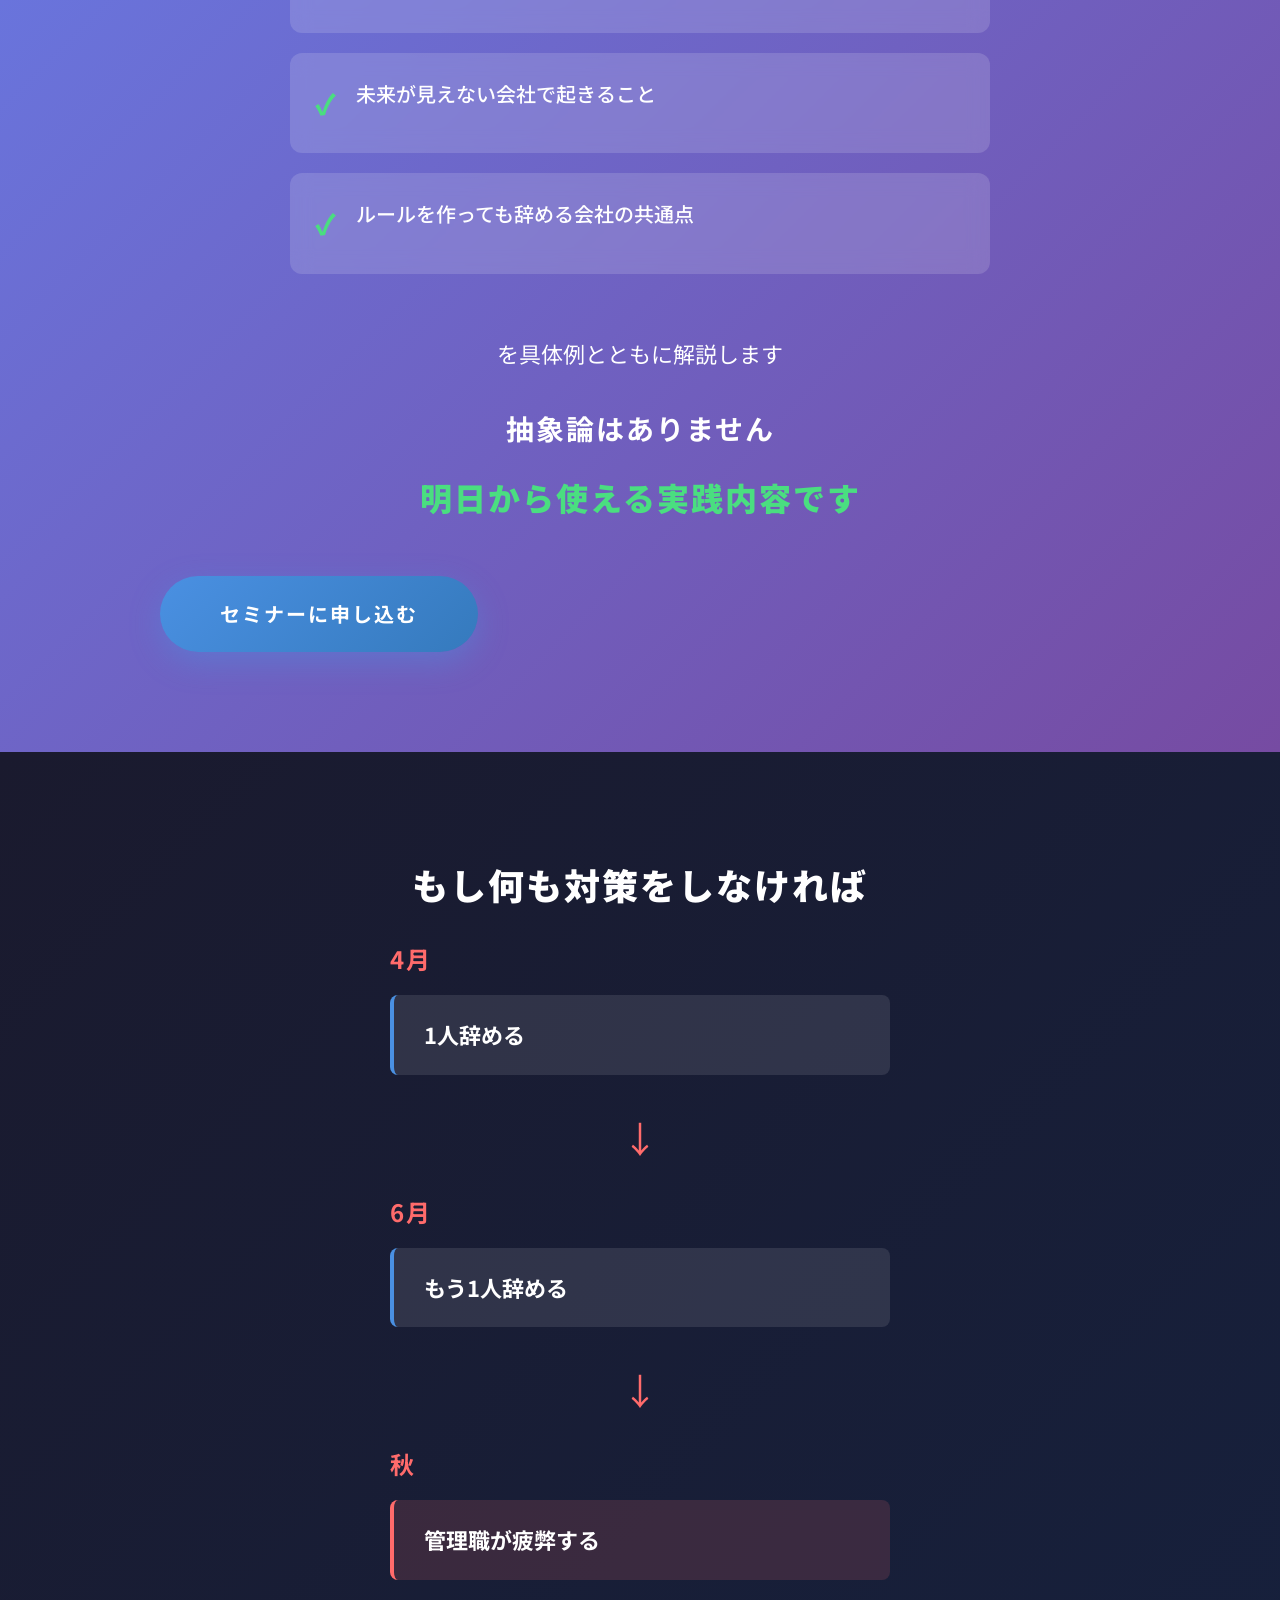
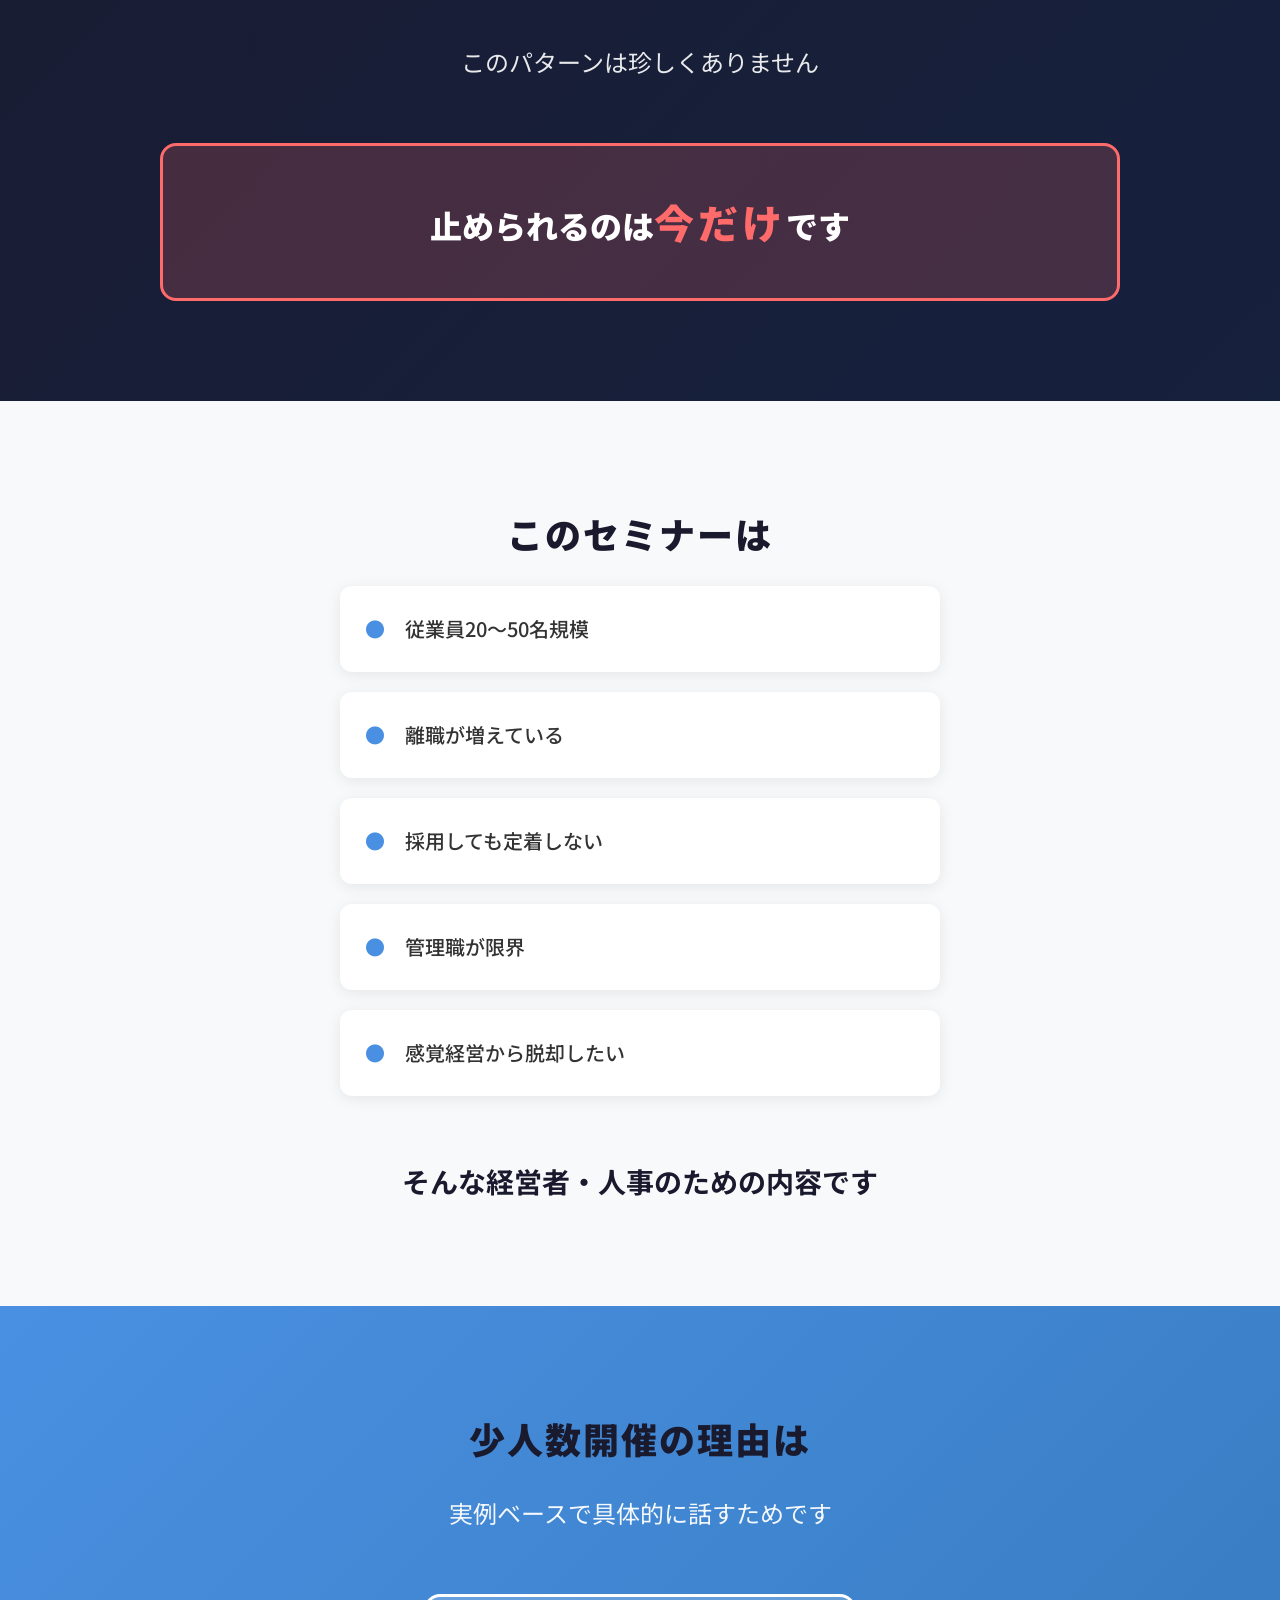
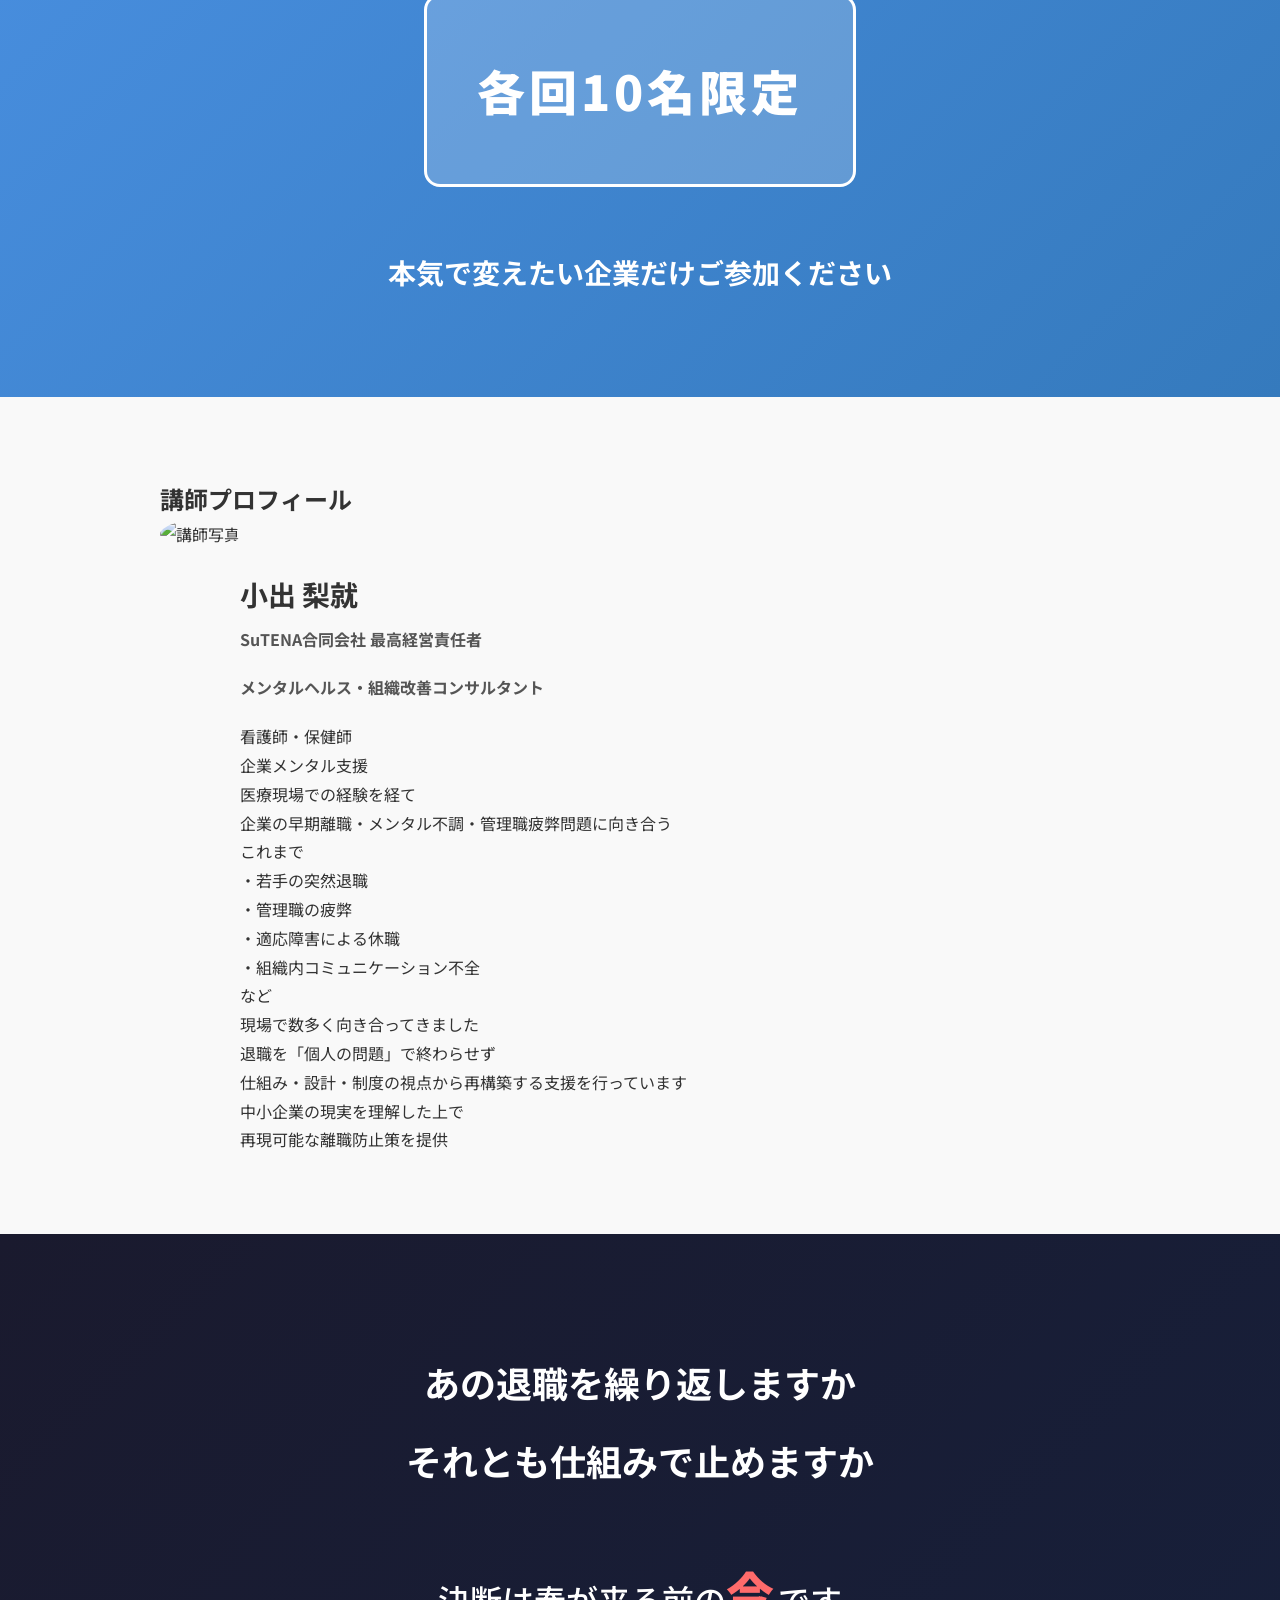
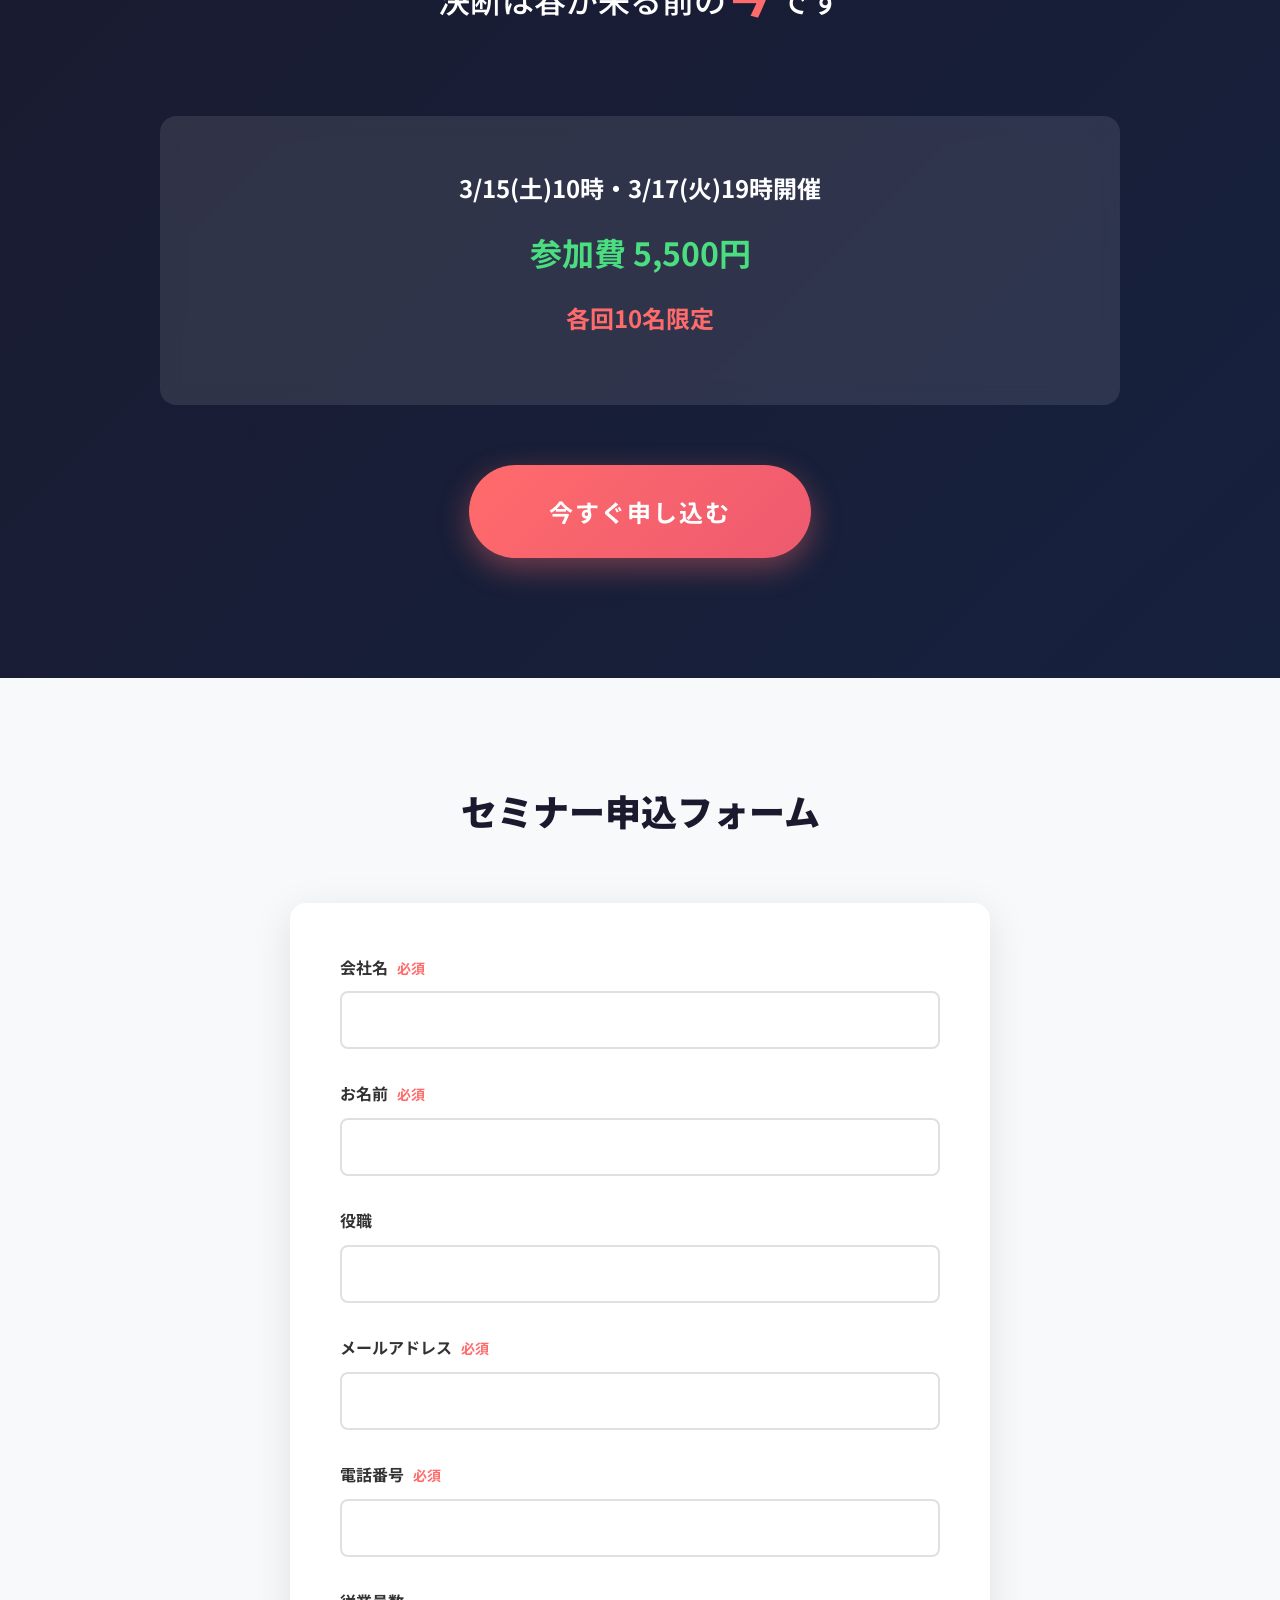
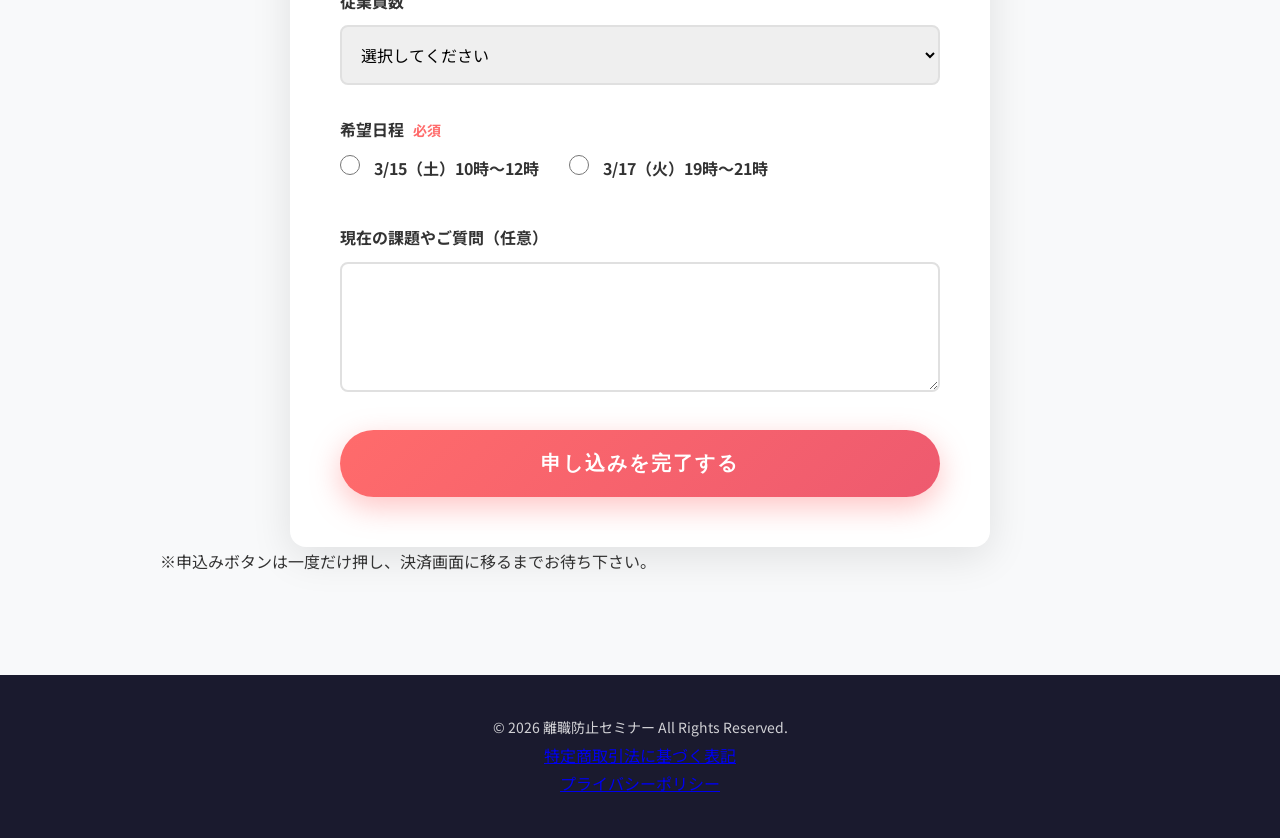
==== commit 5480860f: "LP upload" ====
--- a/index.html
+++ b/index.html
@@ -443,8 +443,8 @@
 
             </form>
  
-            <div class="catch-copy">
-                <p class="pre-title">※申込みボタンは一度だけ押し、決済画面に移るまでお待ち下さい。</p>
+            <div class="profile-text">
+                <p>※申込みボタンは一度だけ押し、決済画面に移るまでお待ち下さい。</p>
             </div>
 
             <script>
